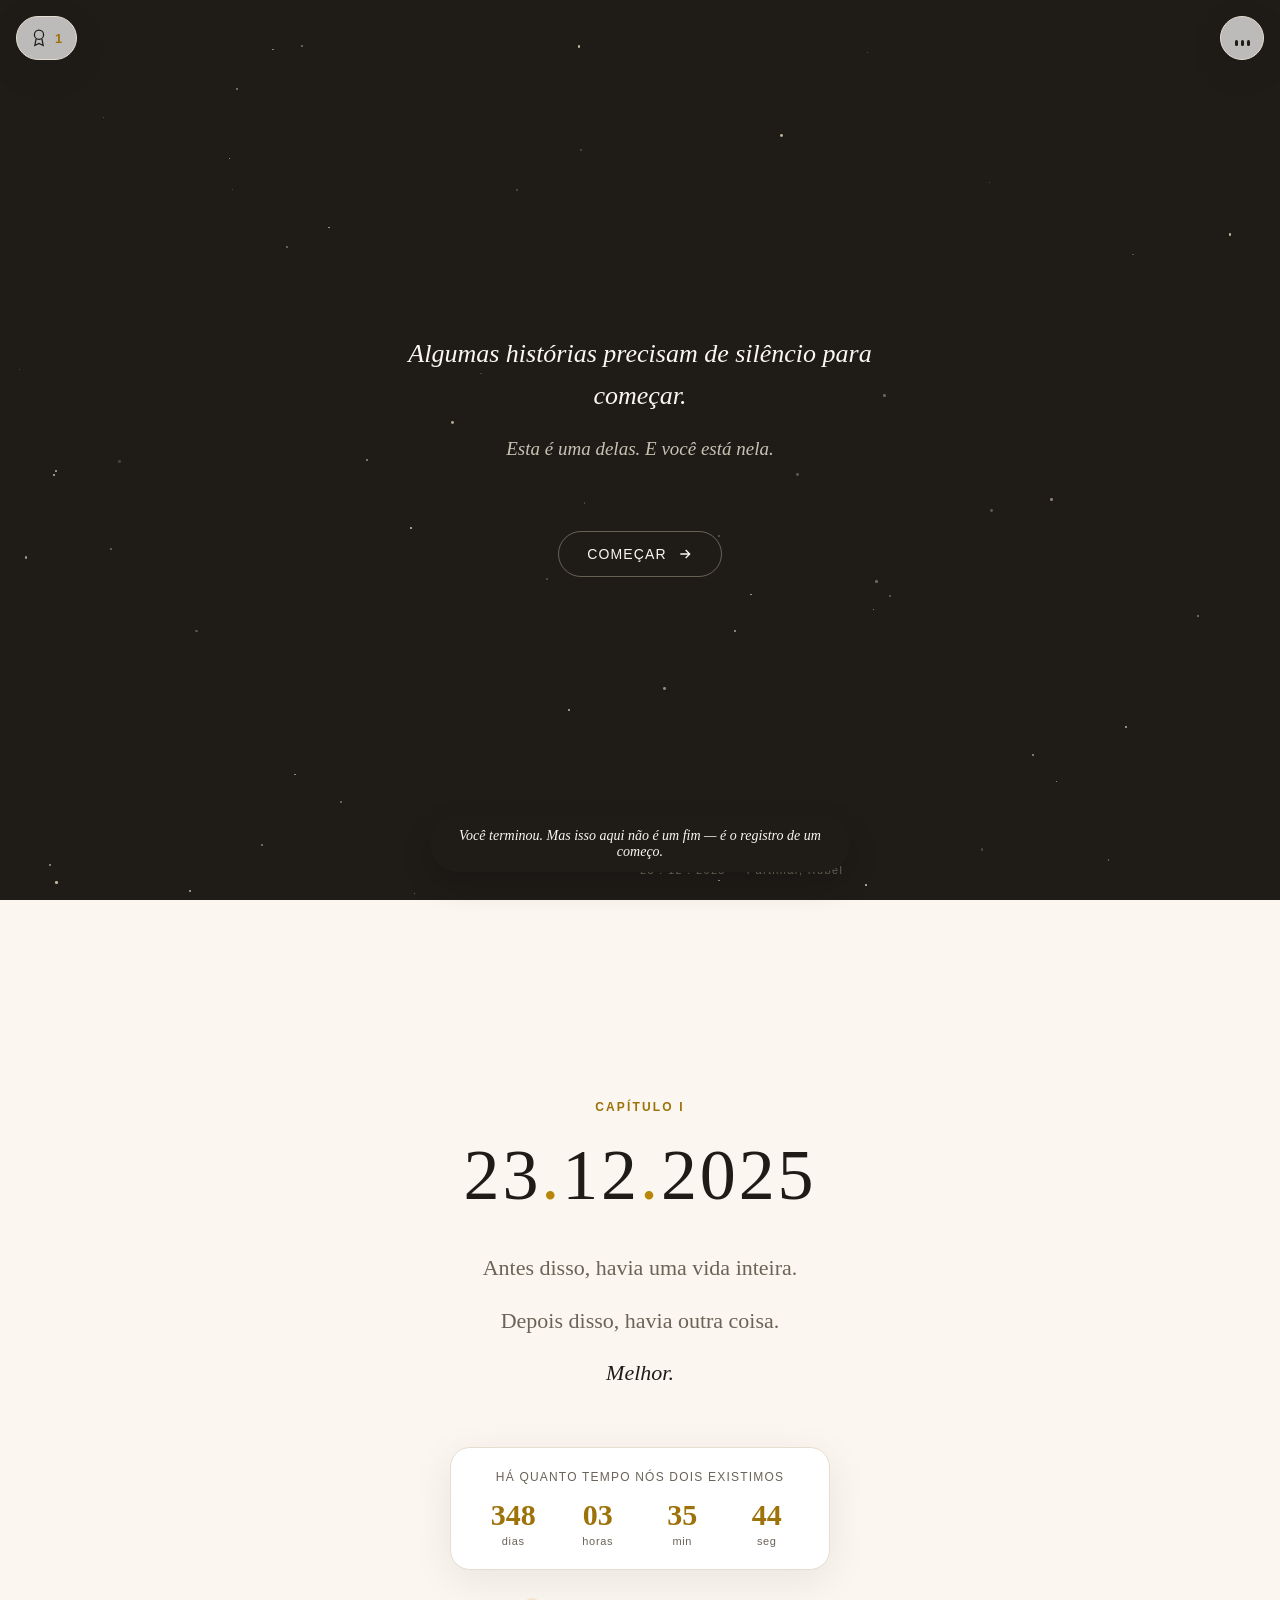
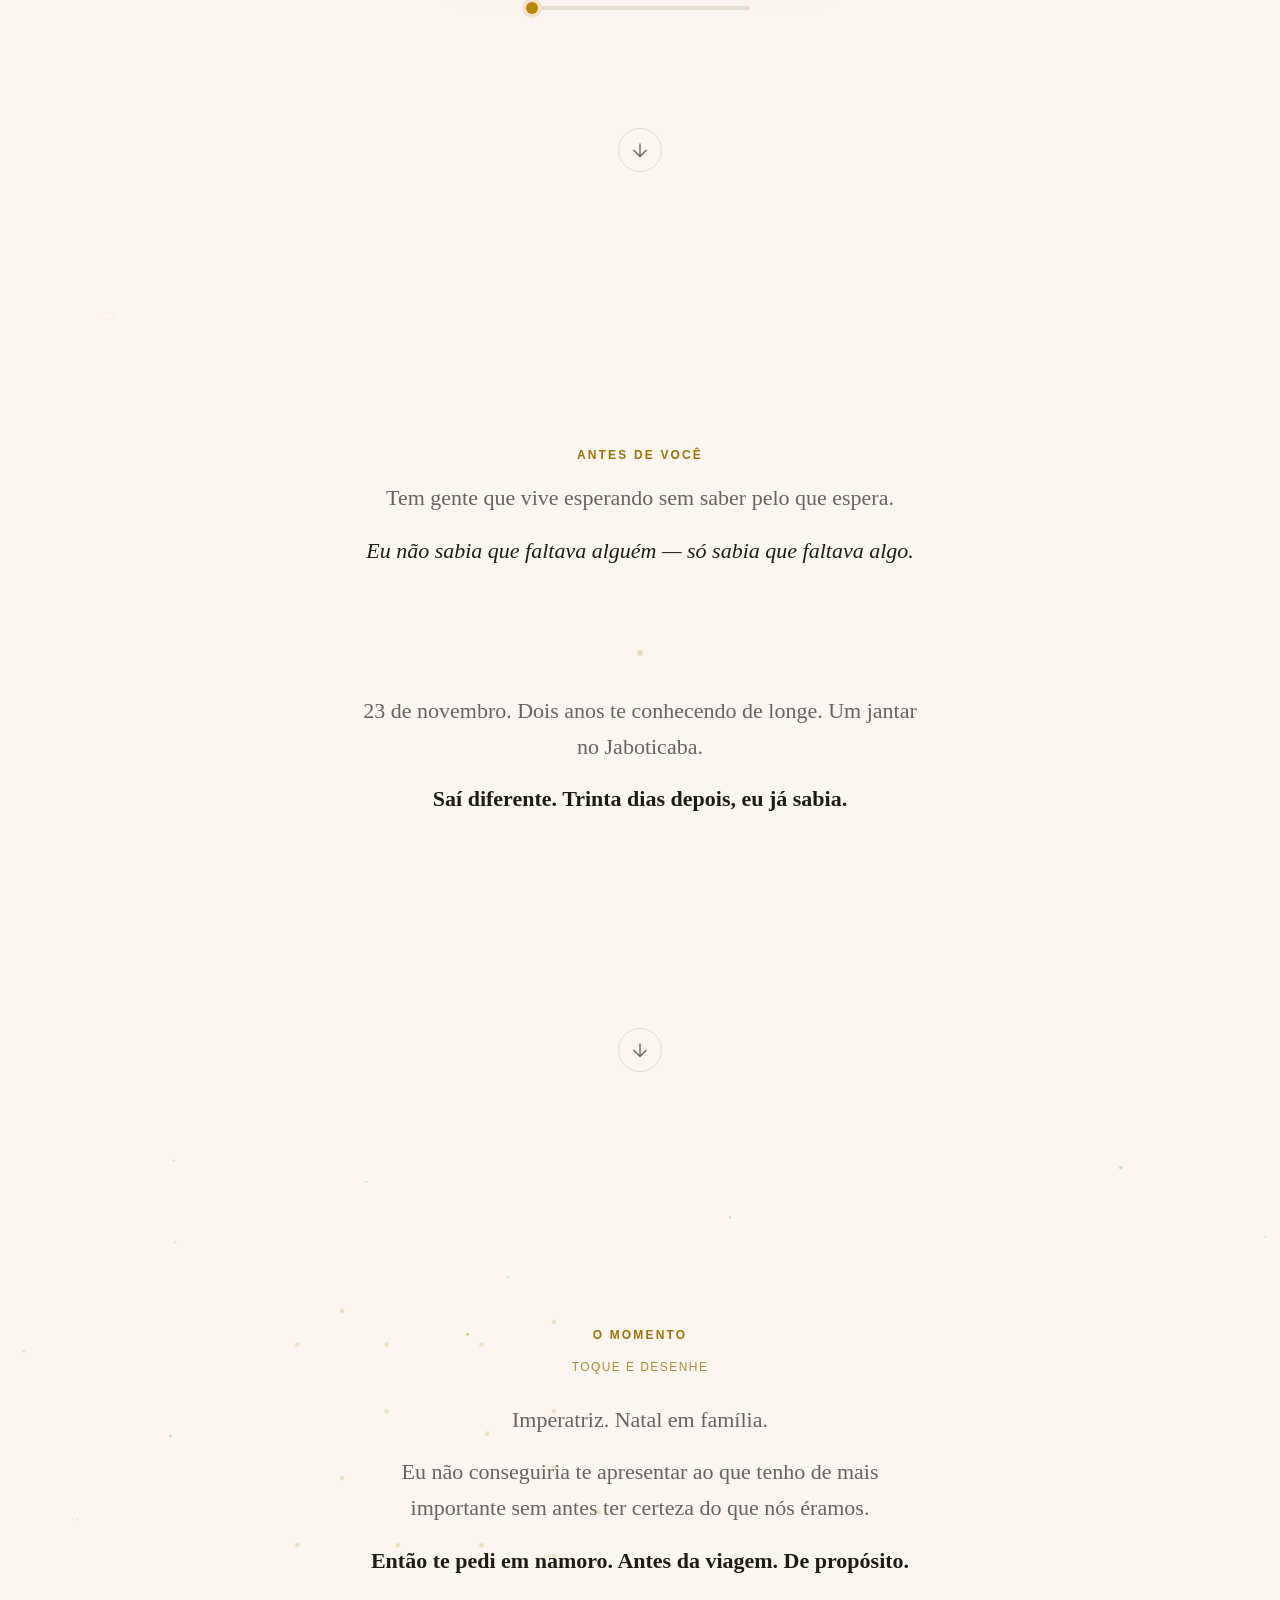
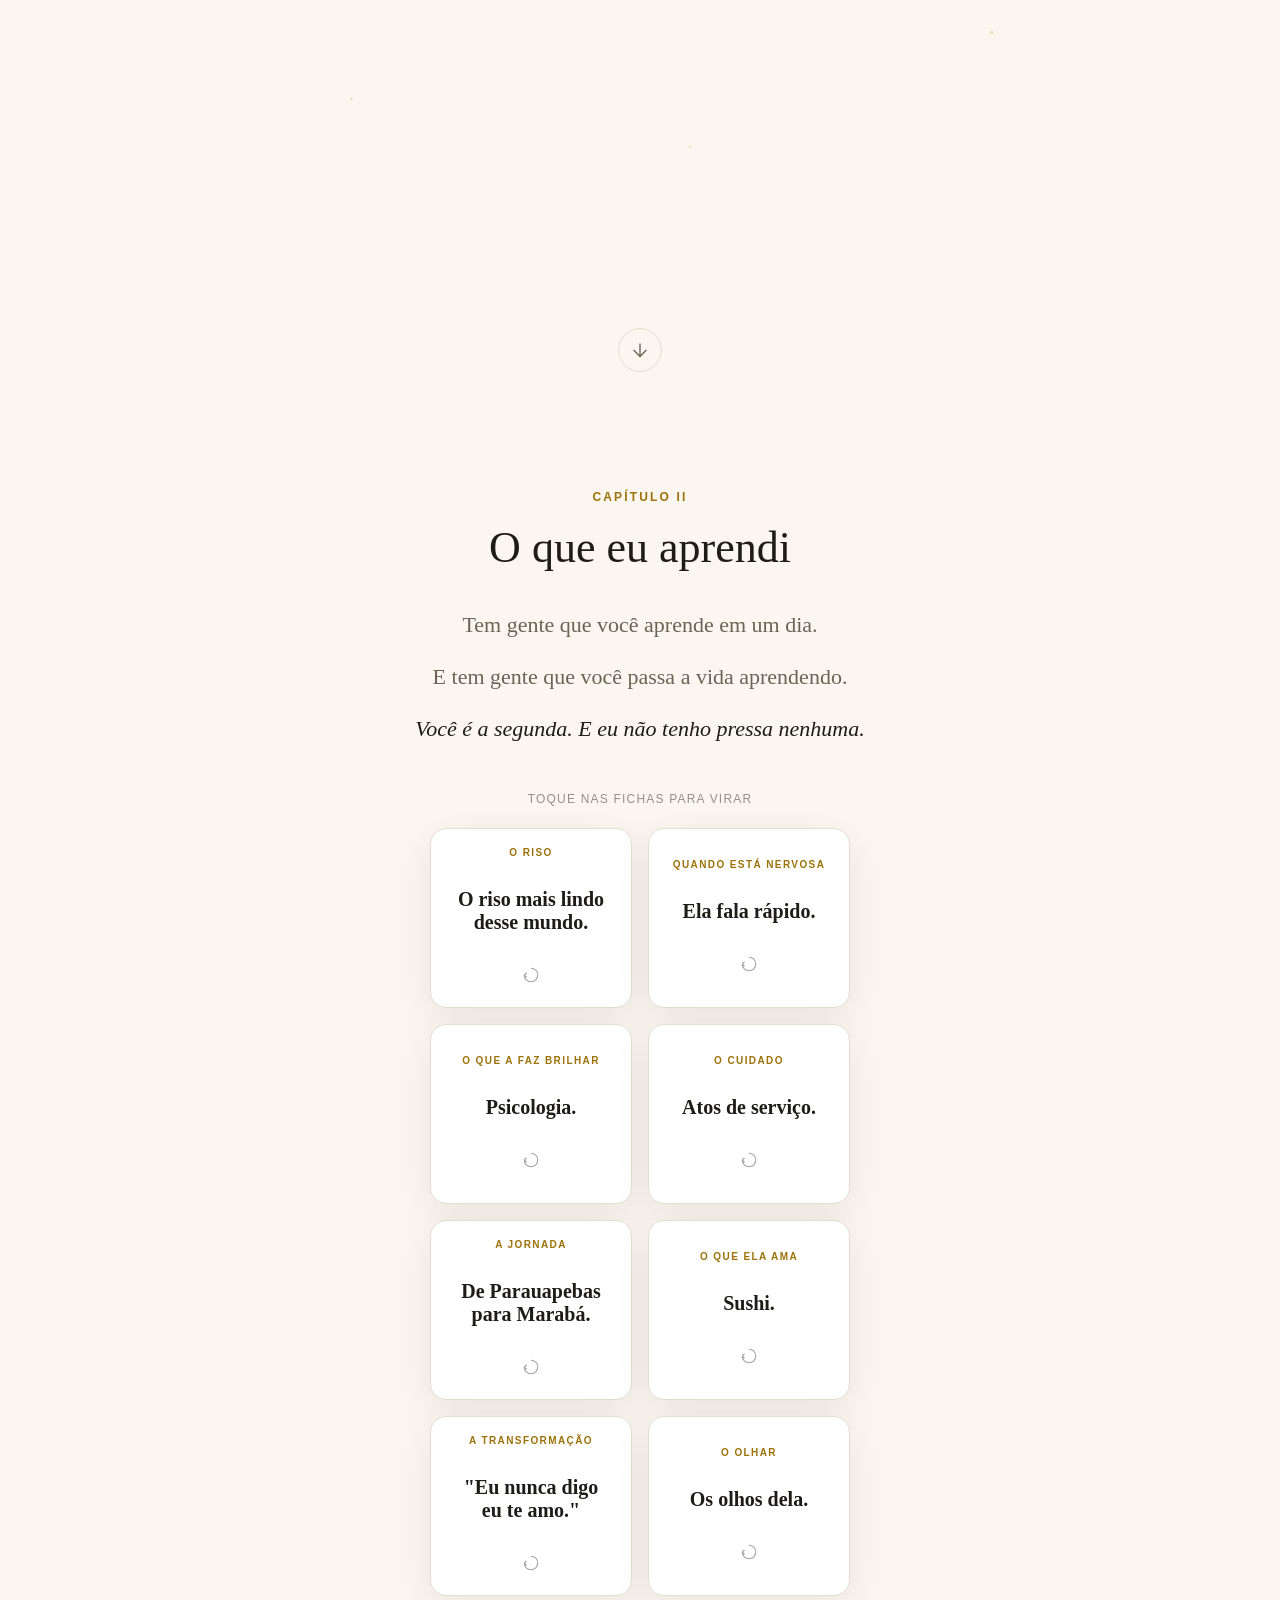
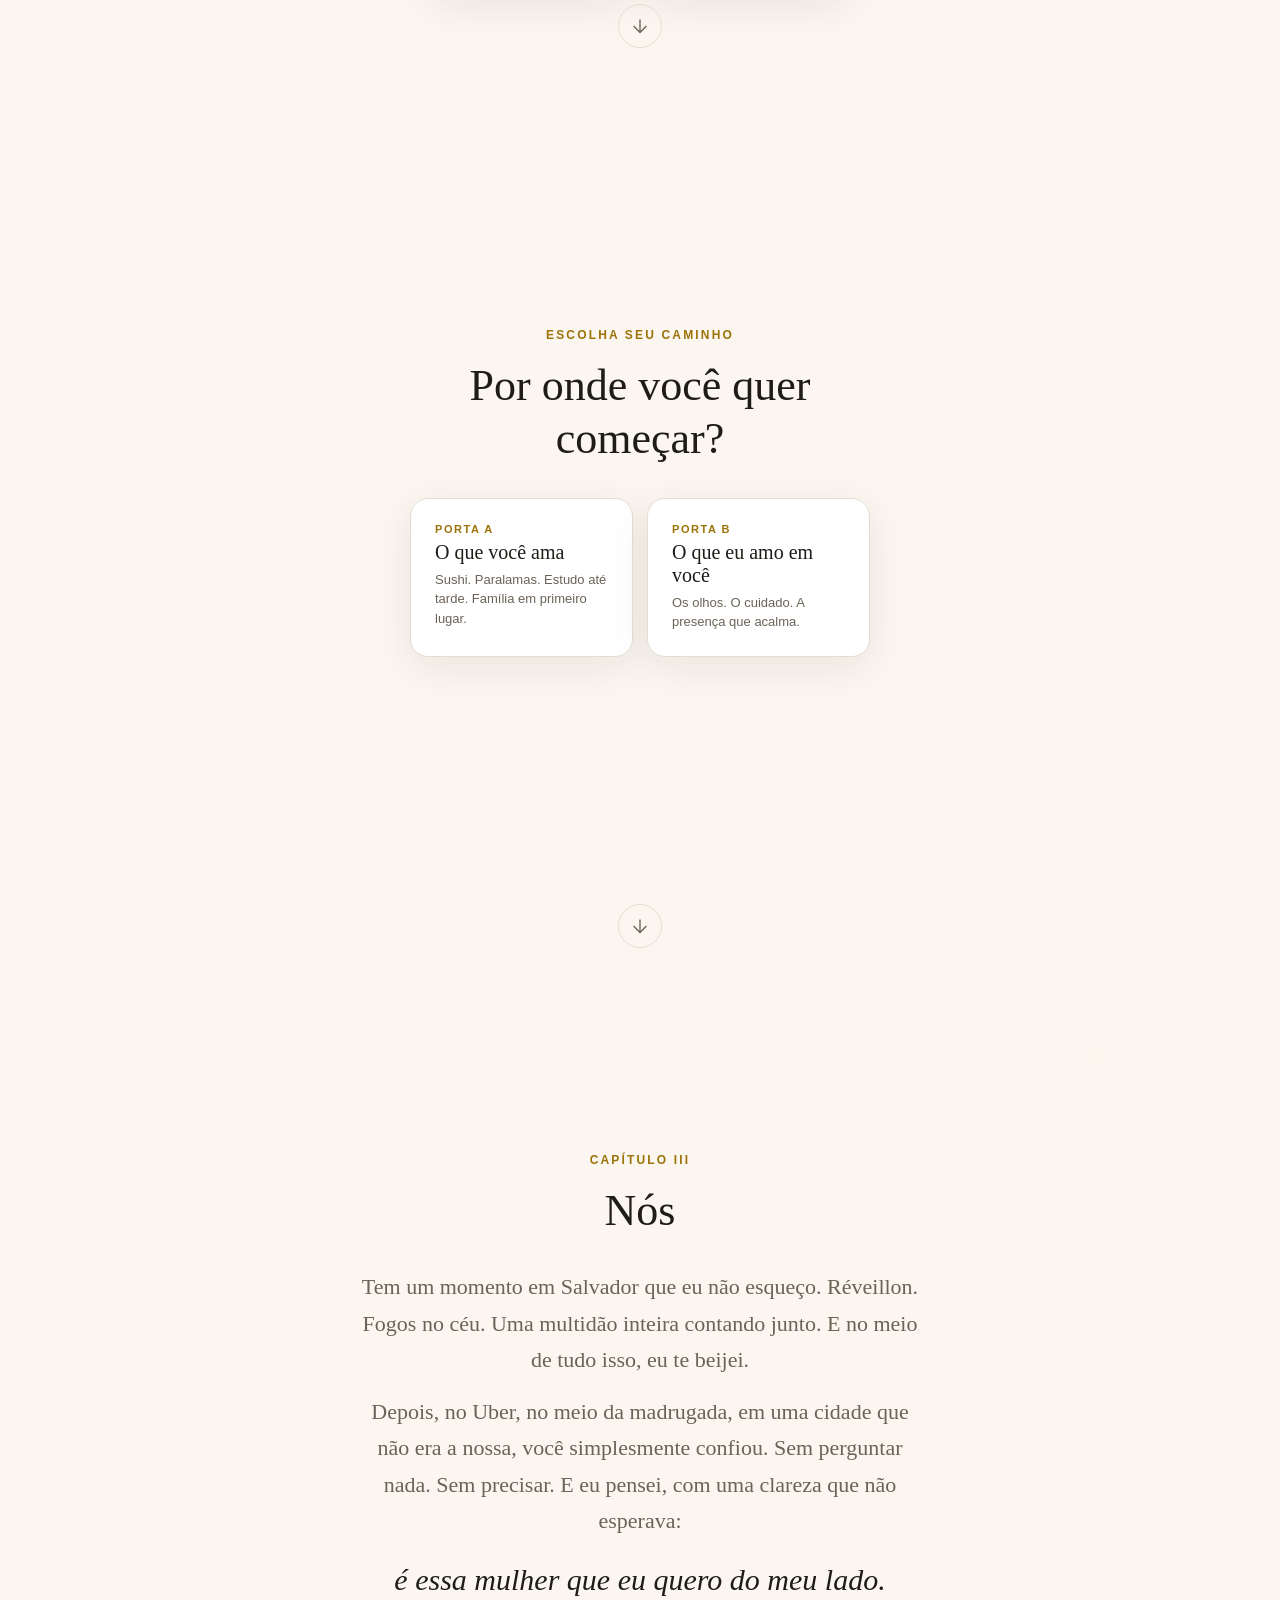
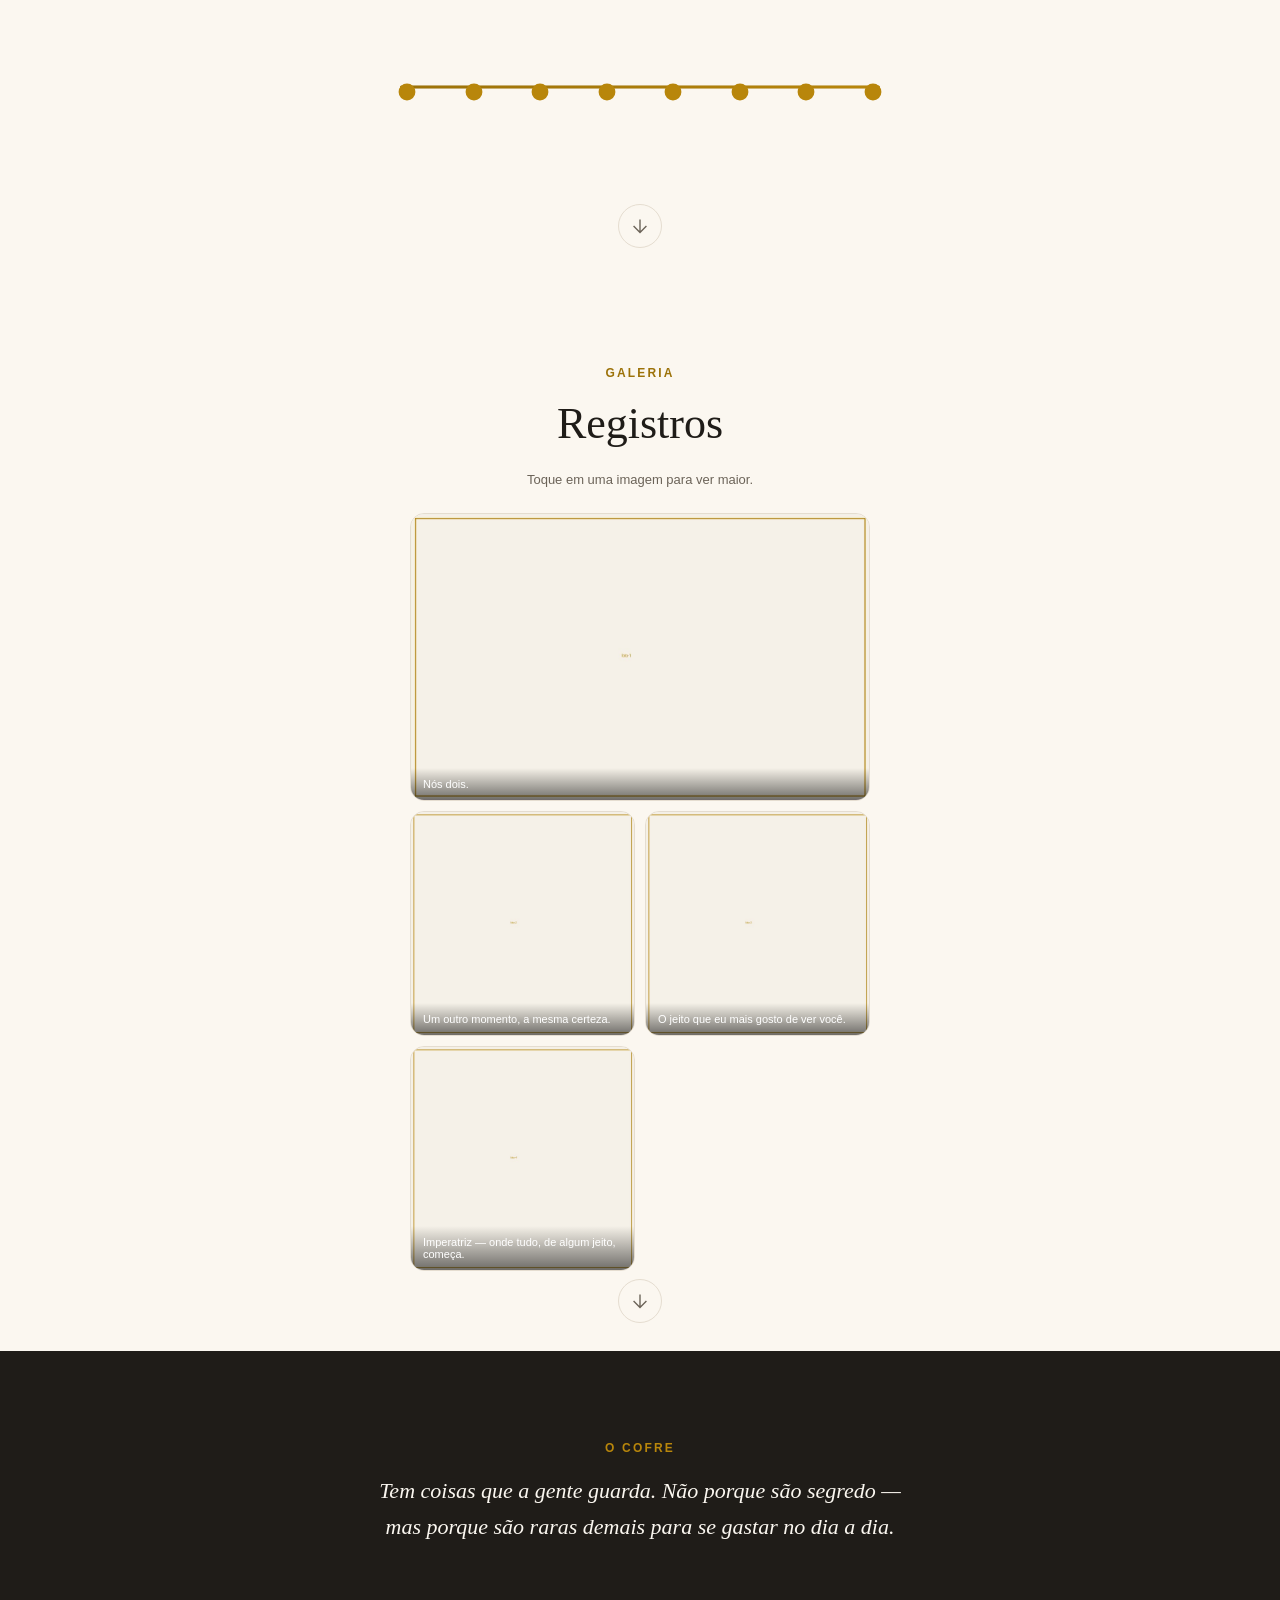
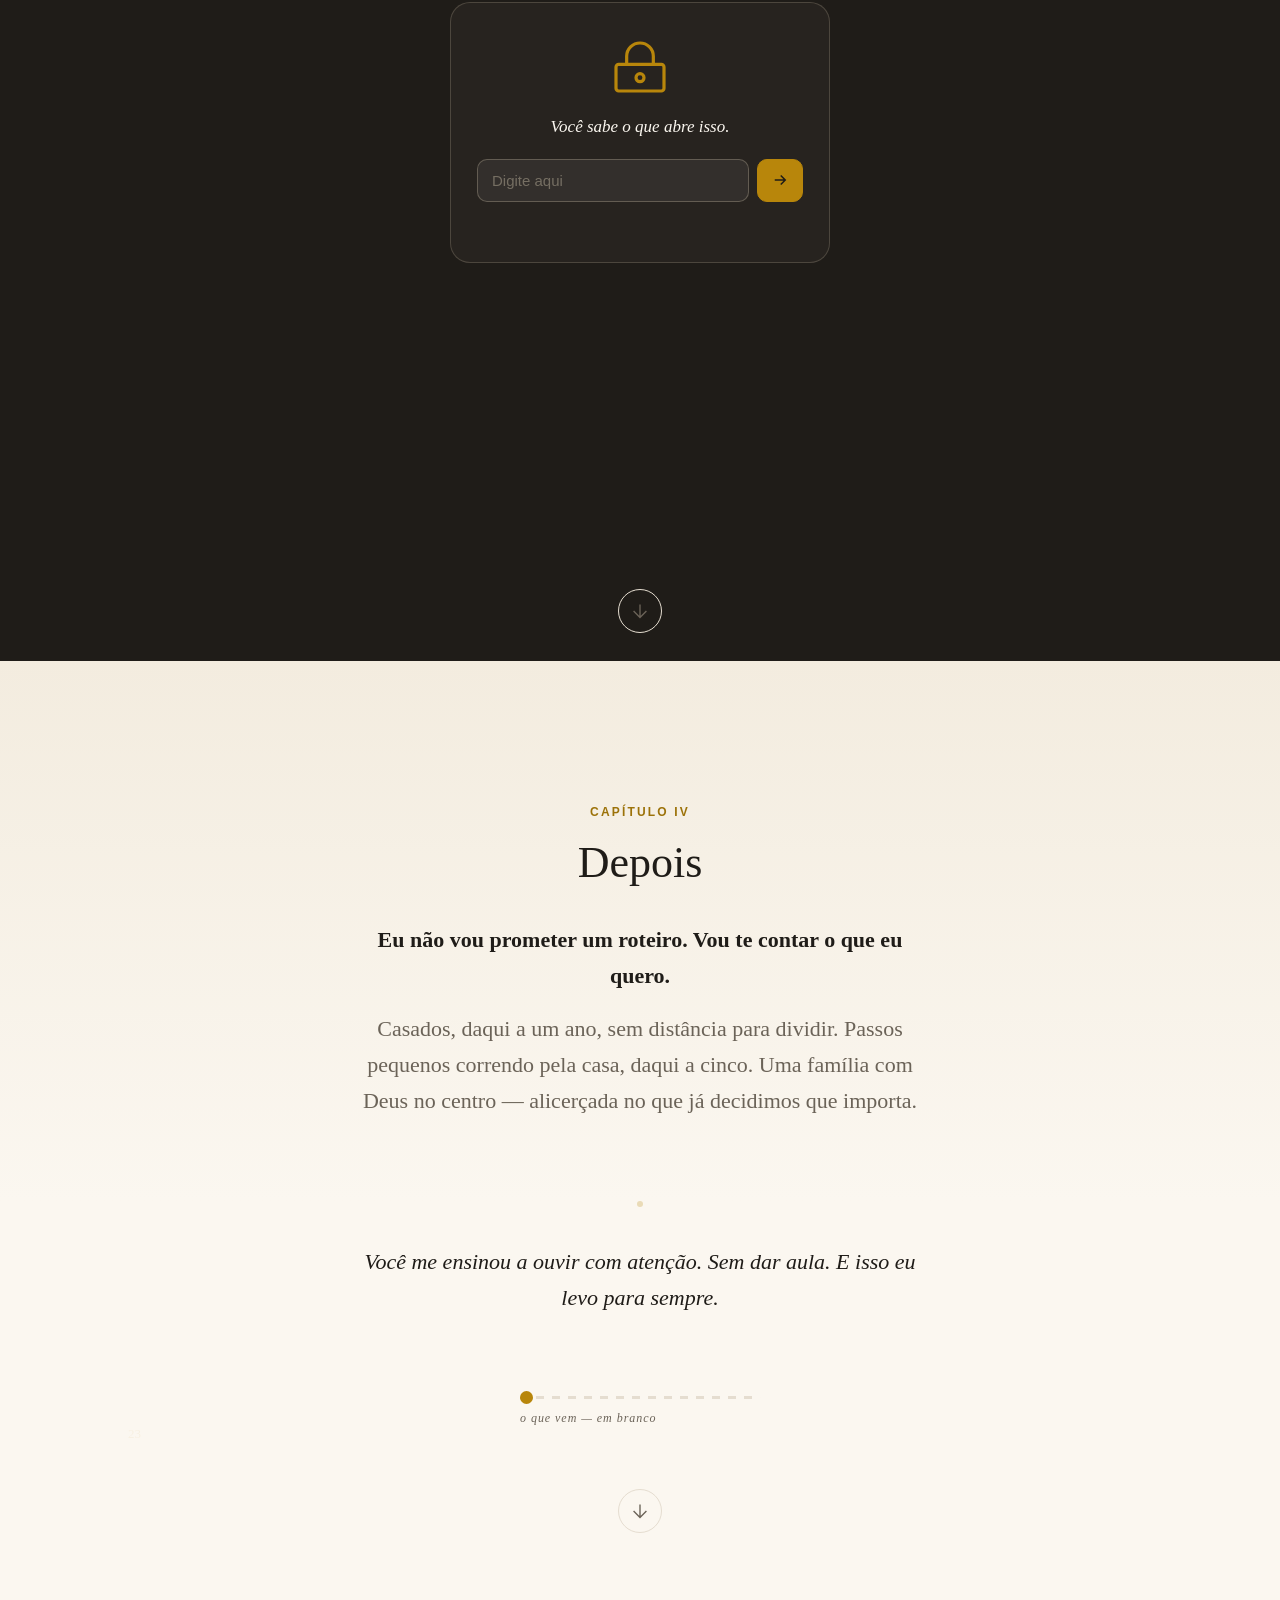
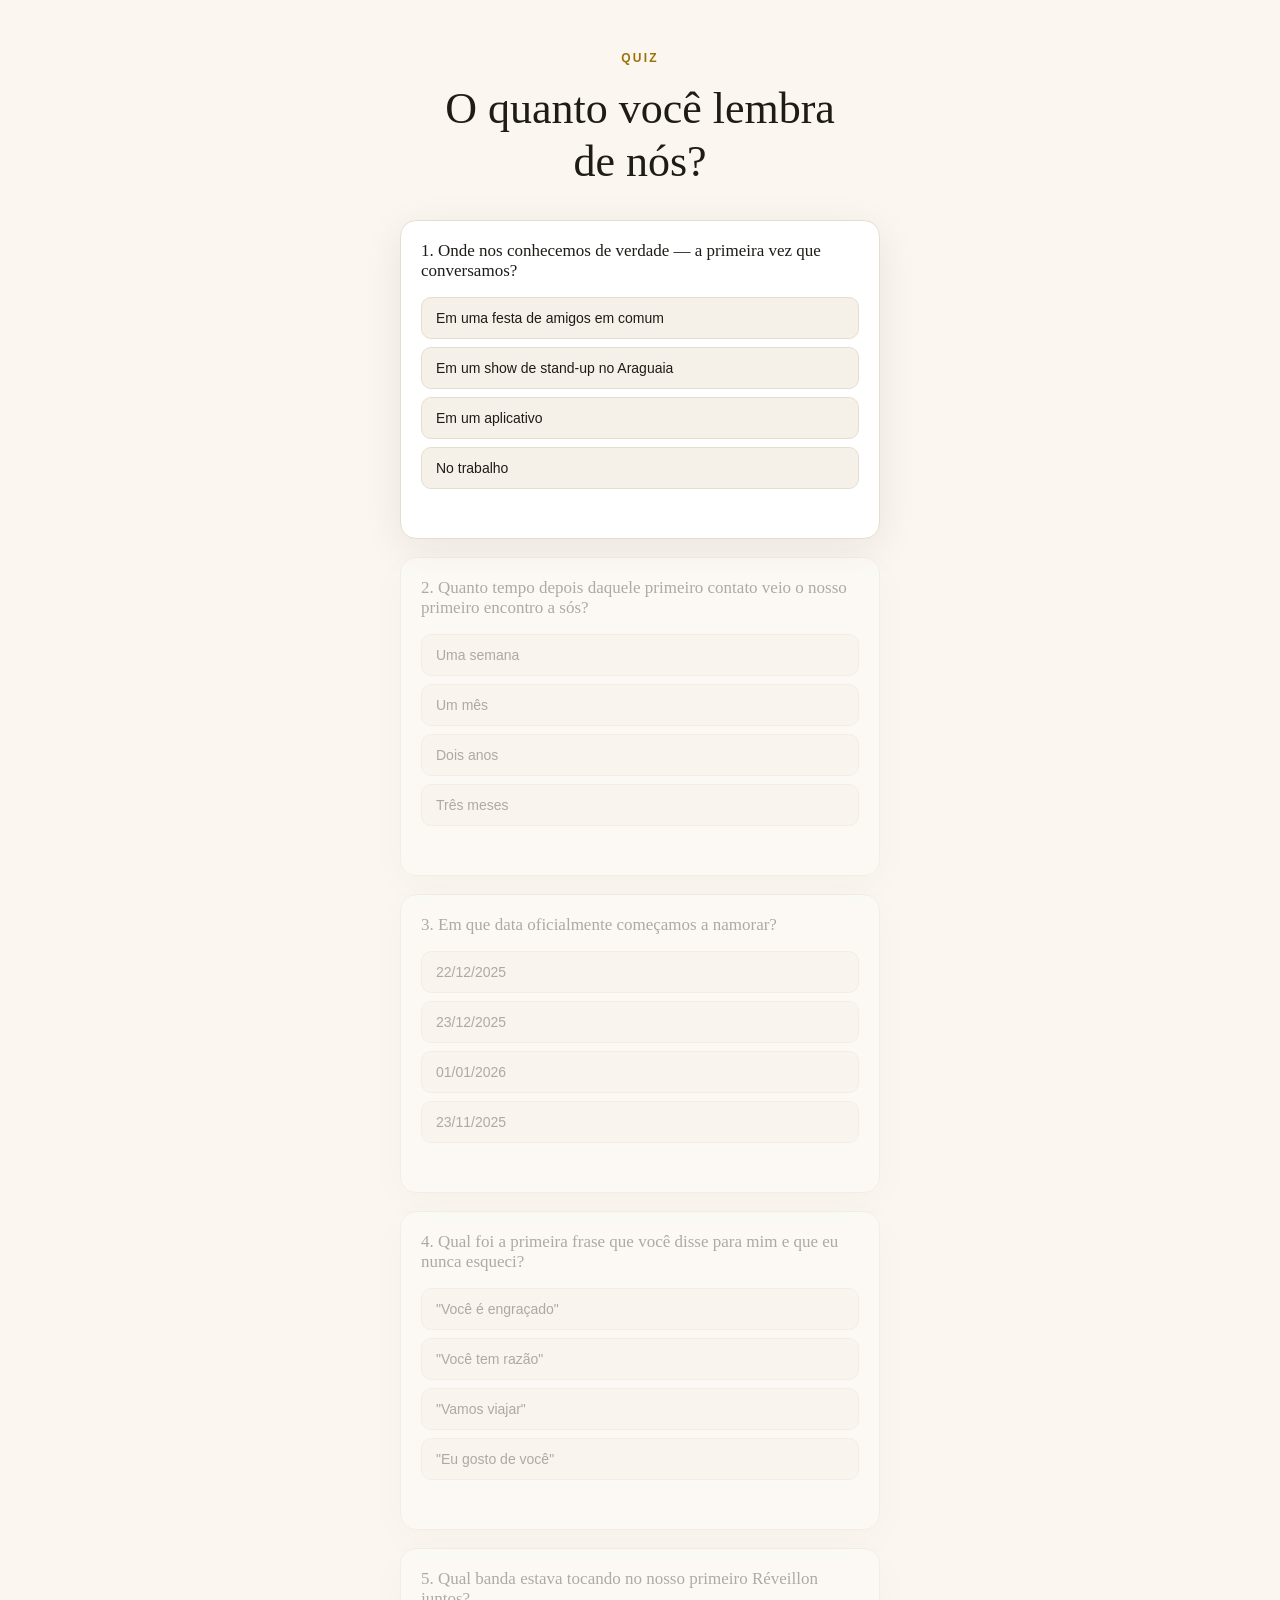
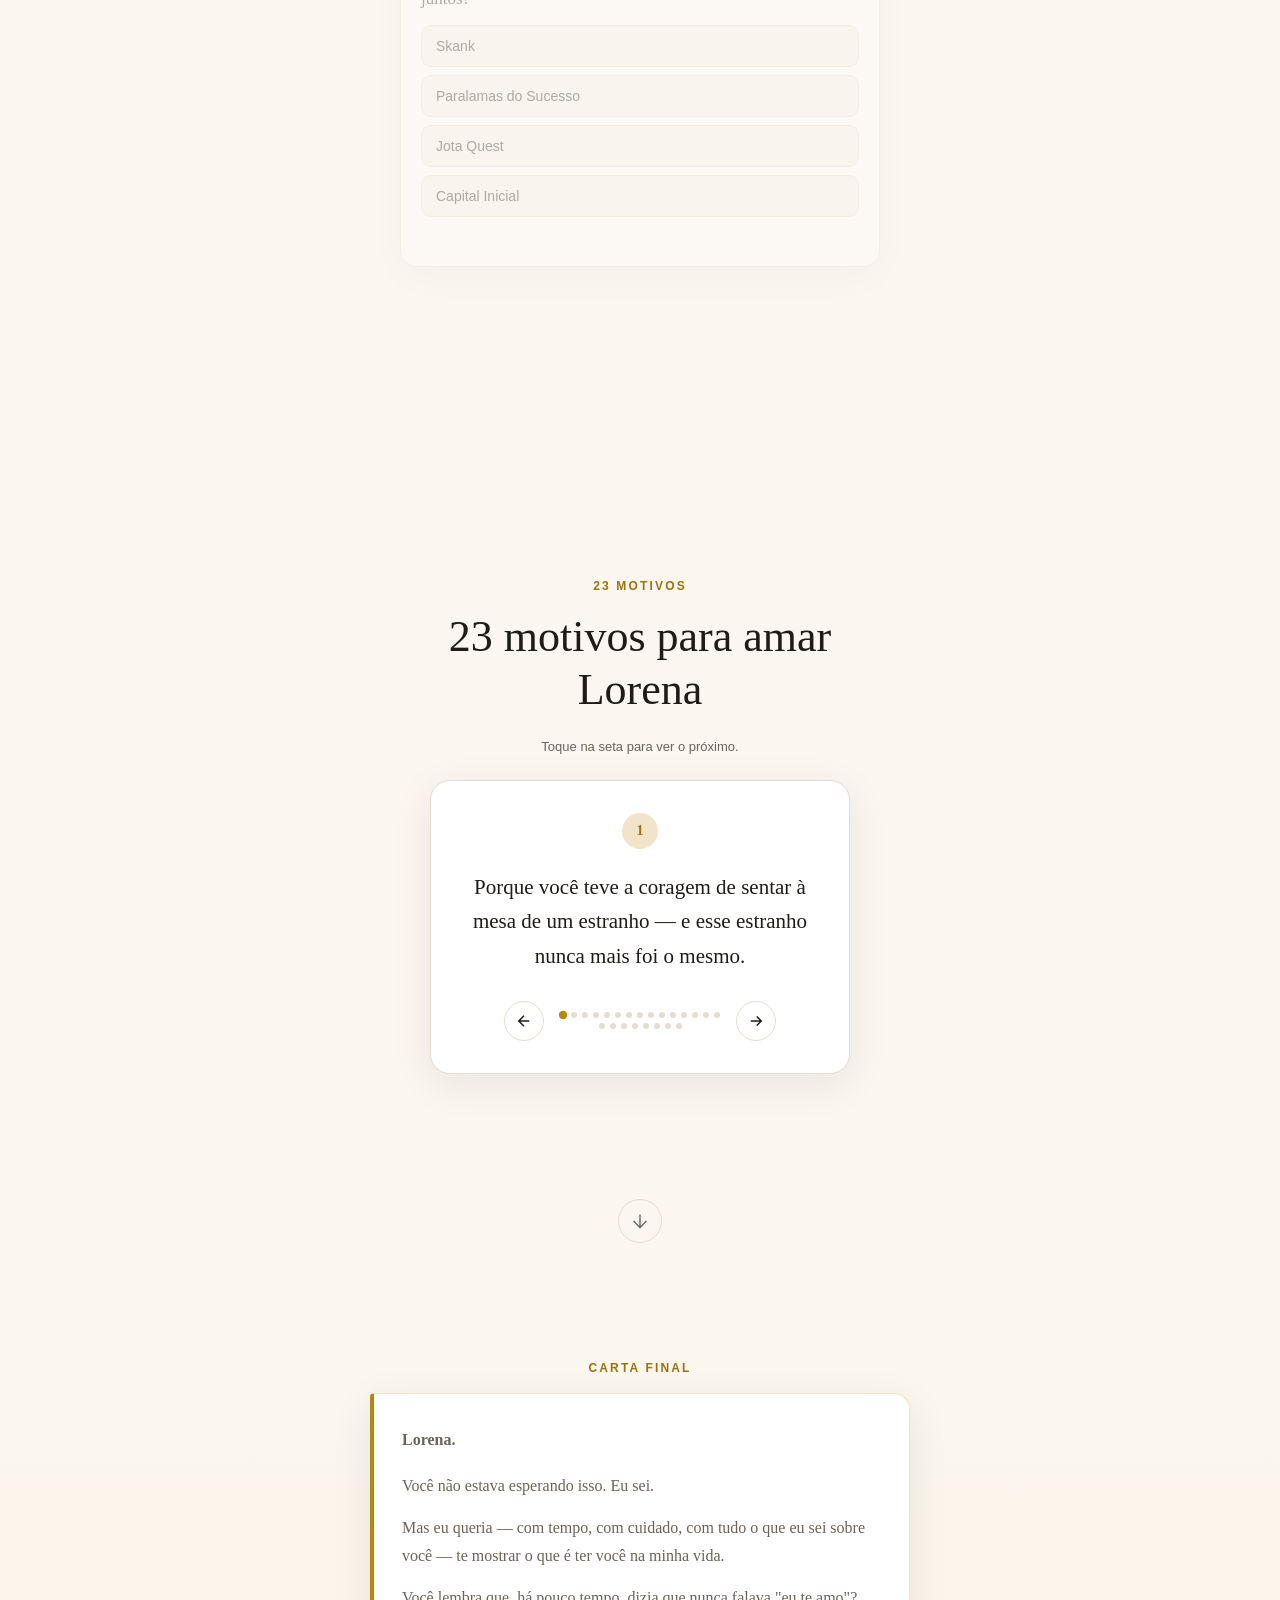
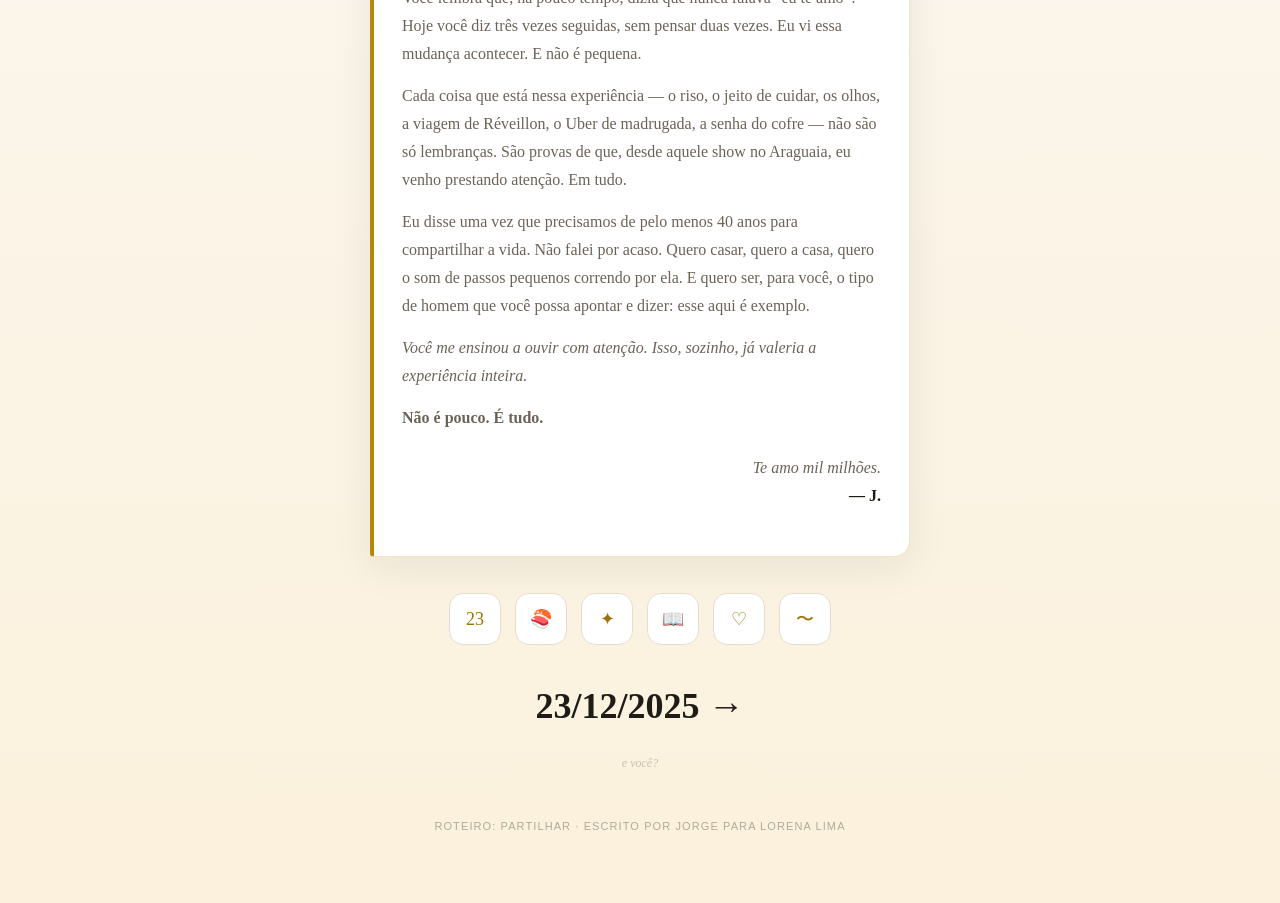
==== index.html @ 22f2a540 "Add files via upload" ====
<!DOCTYPE html>
<html lang="pt-BR">
<head>
<meta charset="UTF-8" />
<meta name="viewport" content="width=device-width, initial-scale=1, viewport-fit=cover" />
<title>Partilhar — Para Lorena</title>
<link rel="stylesheet" href="style.css" />
</head>
<body>

<!-- ===================== AMBIENT AUDIO ===================== -->
<audio id="bgm" loop preload="auto">
  <source src="assets/partilhar-rubel.mp3" type="audio/mpeg" />
</audio>

<audio id="sfx-flip" preload="auto"><source src="assets/sfx-flip.mp3" type="audio/mpeg" /></audio>
<audio id="sfx-chime" preload="auto"><source src="assets/sfx-chime.mp3" type="audio/mpeg" /></audio>
<audio id="sfx-unlock" preload="auto"><source src="assets/sfx-unlock.mp3" type="audio/mpeg" /></audio>
<audio id="voice-secret" preload="none"><source src="assets/voice-secret.mp3" type="audio/mpeg" /></audio>
<audio id="vault-media" preload="none"><source src="assets/vault-video.mp4" type="video/mp4" /></audio>

<!-- ===================== PROGRESS BAR ===================== -->
<div class="progress-rail" aria-hidden="true">
  <div class="progress-fill" id="progressFill"></div>
</div>

<!-- ===================== MUSIC TOGGLE ===================== -->
<button class="music-toggle" id="musicToggle" aria-label="Reproduzir música">
  <span class="music-icon">
    <span class="bar"></span><span class="bar"></span><span class="bar"></span>
  </span>
</button>

<!-- ===================== MEDALS TRAY ===================== -->
<button class="medals-toggle" id="medalsToggle" aria-label="Ver medalhas">
  <svg width="20" height="20" viewBox="0 0 24 24" fill="none" stroke="currentColor" stroke-width="1.5">
    <circle cx="12" cy="8" r="5.5"/>
    <path d="M8.5 13 7 21l5-2.5L17 21l-1.5-8"/>
  </svg>
  <span class="medals-count" id="medalsCount">0</span>
</button>

<div class="medals-panel" id="medalsPanel">
  <div class="medals-panel-header">
    <span>Suas conquistas</span>
    <button class="medals-close" id="medalsClose" aria-label="Fechar">×</button>
  </div>
  <div class="medals-grid" id="medalsGrid"></div>
</div>

<!-- ===================== TOAST (reward messages) ===================== -->
<div class="toast" id="toast" role="status" aria-live="polite"></div>

<!-- ===================== MAIN SCROLLER ===================== -->
<main id="main">

  <!-- ============ SCREEN 0 — SALA DE ESPERA ============ -->
  <section class="screen screen--intro" id="screen-intro" data-screen="0">
    <div class="stars" id="stars"></div>
    <div class="intro-content">
      <p class="intro-line intro-line--1">Algumas histórias precisam de silêncio para começar.</p>
      <p class="intro-line intro-line--2">Esta é uma delas. E você está nela.</p>
      <button class="btn-enter" id="btnEnter">
        <span>Começar</span>
        <svg width="16" height="16" viewBox="0 0 24 24" fill="none" stroke="currentColor" stroke-width="2">
          <path d="M5 12h14M13 6l6 6-6 6"/>
        </svg>
      </button>
    </div>
    <div class="intro-credit">23 . 12 . 2025 — Partilhar, Rubel</div>
  </section>

  <!-- ============ SCREEN 1 — O PONTO ZERO ============ -->
  <section class="screen screen--chapter" id="screen-1" data-screen="1">
    <div class="chapter-eyebrow">Capítulo I</div>
    <h1 class="chapter-title chapter-title--date">23<span class="dot">.</span>12<span class="dot">.</span>2025</h1>
    <div class="reveal-block">
      <p class="display-text">Antes disso, havia uma vida inteira.</p>
      <p class="display-text">Depois disso, havia outra coisa.</p>
      <p class="display-text display-text--em">Melhor.</p>
    </div>

    <!-- COUNTER -->
    <div class="counter-card" id="counterCard">
      <div class="counter-label">Há quanto tempo nós dois existimos</div>
      <div class="counter-grid">
        <div class="counter-unit"><span class="counter-num" id="cDays">0</span><span class="counter-tag">dias</span></div>
        <div class="counter-unit"><span class="counter-num" id="cHours">0</span><span class="counter-tag">horas</span></div>
        <div class="counter-unit"><span class="counter-num" id="cMin">0</span><span class="counter-tag">min</span></div>
        <div class="counter-unit"><span class="counter-num" id="cSec">0</span><span class="counter-tag">seg</span></div>
      </div>
    </div>

    <div class="timeline-mini" aria-hidden="true">
      <div class="timeline-mini-line"></div>
      <div class="timeline-mini-point timeline-mini-point--active"></div>
    </div>
    <button class="scroll-cue" data-next="screen-2" aria-label="Continuar">
      <svg width="22" height="22" viewBox="0 0 24 24" fill="none" stroke="currentColor" stroke-width="1.5"><path d="M12 5v14M5 12l7 7 7-7"/></svg>
    </button>
  </section>

  <!-- ============ SCREEN 2 — ANTES DE VOCÊ ============ -->
  <section class="screen screen--chapter" id="screen-2" data-screen="2">
    <div class="chapter-eyebrow">Antes de você</div>
    <div class="reveal-block">
      <p class="display-text">Tem gente que vive esperando sem saber pelo que espera.</p>
      <p class="display-text display-text--em">Eu não sabia que faltava alguém — só sabia que faltava algo.</p>
    </div>

    <!-- SILENCE BEAT — pure pause, no text -->
    <div class="silence-beat" aria-hidden="true">
      <span class="silence-dot"></span>
    </div>

    <div class="reveal-block reveal-block--delay">
      <p class="display-text">23 de novembro. Dois anos te conhecendo de longe. Um jantar no Jaboticaba.</p>
      <p class="display-text display-text--bold">Saí diferente. Trinta dias depois, eu já sabia.</p>
    </div>
    <button class="scroll-cue" data-next="screen-3" aria-label="Continuar">
      <svg width="22" height="22" viewBox="0 0 24 24" fill="none" stroke="currentColor" stroke-width="1.5"><path d="M12 5v14M5 12l7 7 7-7"/></svg>
    </button>
  </section>

  <!-- ============ SCREEN 3 — O MOMENTO (interativo) ============ -->
  <section class="screen screen--chapter screen--constellation" id="screen-3" data-screen="3">
    <div class="chapter-eyebrow">O momento</div>
    <canvas id="constellation"></canvas>
    <div class="constellation-hint" id="constellationHint">Toque e desenhe</div>
    <div class="reveal-block">
      <p class="display-text">Imperatriz. Natal em família.</p>
      <p class="display-text">Eu não conseguiria te apresentar ao que tenho de mais importante sem antes ter certeza do que nós éramos.</p>
      <p class="display-text display-text--bold">Então te pedi em namoro. Antes da viagem. De propósito.</p>
    </div>

    <!-- Hidden letter, revealed after dwell -->
    <div class="hidden-letter" id="hiddenLetter">
      <div class="hidden-letter-tag">✦ carta encontrada</div>
      <p>Enquanto planejava o pedido, eu já tinha começado a esboçar nossa primeira viagem juntos — sem te contar.</p>
      <p>Uma parte de mim já construía "nós" antes de saber se você toparia.</p>
    </div>

    <button class="scroll-cue" data-next="screen-4" aria-label="Continuar">
      <svg width="22" height="22" viewBox="0 0 24 24" fill="none" stroke="currentColor" stroke-width="1.5"><path d="M12 5v14M5 12l7 7 7-7"/></svg>
    </button>
  </section>

  <!-- ============ SCREEN 4 — O QUE EU APRENDI (flashcards) ============ -->
  <section class="screen screen--chapter" id="screen-4" data-screen="4">
    <div class="chapter-eyebrow">Capítulo II</div>
    <h2 class="chapter-title">O que eu aprendi</h2>
    <div class="reveal-block">
      <p class="display-text">Tem gente que você aprende em um dia.</p>
      <p class="display-text">E tem gente que você passa a vida aprendendo.</p>
      <p class="display-text display-text--em">Você é a segunda. E eu não tenho pressa nenhuma.</p>
    </div>

    <div class="flash-hint">Toque nas fichas para virar</div>
    <div class="flash-grid" id="flashGrid">
      <!-- cards injected by JS -->
    </div>

    <button class="scroll-cue" data-next="screen-5" aria-label="Continuar">
      <svg width="22" height="22" viewBox="0 0 24 24" fill="none" stroke="currentColor" stroke-width="1.5"><path d="M12 5v14M5 12l7 7 7-7"/></svg>
    </button>
  </section>

  <!-- ============ SCREEN 5 — PORTAL DE ESCOLHA ============ -->
  <section class="screen screen--portal" id="screen-5" data-screen="5">
    <div class="chapter-eyebrow">Escolha seu caminho</div>
    <h2 class="chapter-title">Por onde você quer começar?</h2>
    <div class="portal-grid">
      <button class="portal-card" data-portal="a">
        <span class="portal-tag">Porta A</span>
        <span class="portal-name">O que você ama</span>
        <span class="portal-desc">Sushi. Paralamas. Estudo até tarde. Família em primeiro lugar.</span>
      </button>
      <button class="portal-card" data-portal="b">
        <span class="portal-tag">Porta B</span>
        <span class="portal-name">O que eu amo em você</span>
        <span class="portal-desc">Os olhos. O cuidado. A presença que acalma.</span>
      </button>
    </div>

    <!-- Portal A content -->
    <div class="portal-content" id="portalA">
      <div class="reveal-block">
        <p class="display-text">Sushi. Paralamas tocando na praia, dez milhões de pessoas — e parecia que era só pra nós.</p>
        <p class="display-text display-text--bold">Você estuda até tarde porque ama o que faz. E no centro de tudo: família. Não obrigação. Pertencimento.</p>
      </div>
    </div>

    <!-- Portal B content -->
    <div class="portal-content" id="portalB">
      <div class="reveal-block">
        <p class="display-text">Seus olhos chegam antes de você. Dizem algo antes de qualquer palavra.</p>
        <p class="display-text display-text--bold">Sua presença acalma. Não é clima, não é sorte. É você.</p>
      </div>
    </div>

    <button class="scroll-cue" data-next="screen-7" aria-label="Continuar">
      <svg width="22" height="22" viewBox="0 0 24 24" fill="none" stroke="currentColor" stroke-width="1.5"><path d="M12 5v14M5 12l7 7 7-7"/></svg>
    </button>
  </section>

  <!-- ============ SCREEN 7 — NÓS (linha do tempo) ============ -->
  <section class="screen screen--chapter" id="screen-7" data-screen="7">
    <div class="chapter-eyebrow">Capítulo III</div>
    <h2 class="chapter-title">Nós</h2>
    <div class="reveal-block">
      <p class="display-text">Tem um momento em Salvador que eu não esqueço. Réveillon. Fogos no céu. Uma multidão inteira contando junto. E no meio de tudo isso, eu te beijei.</p>
      <p class="display-text">Depois, no Uber, no meio da madrugada, em uma cidade que não era a nossa, você simplesmente confiou. Sem perguntar nada. Sem precisar. E eu pensei, com uma clareza que não esperava:</p>
      <p class="display-text display-text--em display-text--big">é essa mulher que eu quero do meu lado.</p>
    </div>

    <!-- Animated timeline -->
    <div class="timeline" id="timeline">
      <div class="timeline-track"></div>
      <div class="timeline-progress" id="timelineProgress"></div>
      <!-- nodes injected by JS -->
    </div>

    <button class="scroll-cue" data-next="screen-gallery" aria-label="Continuar">
      <svg width="22" height="22" viewBox="0 0 24 24" fill="none" stroke="currentColor" stroke-width="1.5"><path d="M12 5v14M5 12l7 7 7-7"/></svg>
    </button>
  </section>

  <!-- ============ GALLERY ============ -->
  <section class="screen screen--gallery" id="screen-gallery" data-screen="gallery">
    <div class="chapter-eyebrow">Galeria</div>
    <h2 class="chapter-title">Registros</h2>
    <p class="gallery-sub">Toque em uma imagem para ver maior.</p>
    <div class="gallery-grid" id="galleryGrid"></div>

    <button class="scroll-cue" data-next="screen-8" aria-label="Continuar">
      <svg width="22" height="22" viewBox="0 0 24 24" fill="none" stroke="currentColor" stroke-width="1.5"><path d="M12 5v14M5 12l7 7 7-7"/></svg>
    </button>
  </section>

  <!-- Lightbox -->
  <div class="lightbox" id="lightbox">
    <button class="lightbox-close" id="lightboxClose" aria-label="Fechar">×</button>
    <img id="lightboxImg" src="" alt="" />
    <p class="lightbox-caption" id="lightboxCaption"></p>
  </div>

  <!-- ============ SCREEN 8 — O COFRE ============ -->
  <section class="screen screen--vault" id="screen-8" data-screen="8">
    <div class="chapter-eyebrow">O cofre</div>
    <div class="reveal-block">
      <p class="display-text display-text--em">Tem coisas que a gente guarda. Não porque são segredo — mas porque são raras demais para se gastar no dia a dia.</p>
    </div>

    <div class="vault" id="vault">
      <div class="vault-door" id="vaultDoor">
        <svg class="vault-icon" width="64" height="64" viewBox="0 0 24 24" fill="none" stroke="currentColor" stroke-width="1.2">
          <rect x="3" y="11" width="18" height="10" rx="1"/>
          <path d="M7 11V8a5 5 0 0 1 10 0v3"/>
          <circle cx="12" cy="16" r="1.5"/>
        </svg>
        <p class="vault-prompt">Você sabe o que abre isso.</p>
        <div class="vault-input-row">
          <input type="text" id="vaultInput" class="vault-input" placeholder="Digite aqui" autocomplete="off" />
          <button class="vault-submit" id="vaultSubmit" aria-label="Abrir">
            <svg width="18" height="18" viewBox="0 0 24 24" fill="none" stroke="currentColor" stroke-width="2"><path d="M5 12h14M13 6l6 6-6 6"/></svg>
          </button>
        </div>
        <p class="vault-error" id="vaultError"></p>
      </div>

      <div class="vault-content" id="vaultContent">
        <p class="vault-pre">Eu disse que precisamos de pelo menos 40 anos para compartilhar a vida.<br>Isso aqui é o começo da conta.</p>
        <div class="vault-media-frame">
          <video id="vaultVideo" controls playsinline poster="assets/vault-poster.jpg">
            <source src="assets/vault-video.mp4" type="video/mp4" />
          </video>
        </div>
      </div>
    </div>

    <button class="scroll-cue" data-next="screen-9" aria-label="Continuar">
      <svg width="22" height="22" viewBox="0 0 24 24" fill="none" stroke="currentColor" stroke-width="1.5"><path d="M12 5v14M5 12l7 7 7-7"/></svg>
    </button>
  </section>

  <!-- ============ SCREEN 9 — DEPOIS ============ -->
  <section class="screen screen--chapter screen--dawn" id="screen-9" data-screen="9">
    <div class="chapter-eyebrow">Capítulo IV</div>
    <h2 class="chapter-title">Depois</h2>
    <div class="reveal-block">
      <p class="display-text display-text--bold">Eu não vou prometer um roteiro. Vou te contar o que eu quero.</p>
      <p class="display-text">Casados, daqui a um ano, sem distância para dividir. Passos pequenos correndo pela casa, daqui a cinco. Uma família com Deus no centro — alicerçada no que já decidimos que importa.</p>
    </div>

    <!-- SILENCE BEAT -->
    <div class="silence-beat" aria-hidden="true">
      <span class="silence-dot"></span>
    </div>

    <div class="reveal-block reveal-block--delay">
      <p class="display-text display-text--em">Você me ensinou a ouvir com atenção. Sem dar aula. E isso eu levo para sempre.</p>
    </div>

    <!-- Future timeline -->
    <div class="future-line" aria-hidden="true">
      <div class="future-line-track"></div>
      <div class="future-line-point future-line-point--pulse"></div>
      <span class="future-line-label">o que vem — em branco</span>
    </div>

    <button class="scroll-cue" data-next="screen-quiz" aria-label="Continuar">
      <svg width="22" height="22" viewBox="0 0 24 24" fill="none" stroke="currentColor" stroke-width="1.5"><path d="M12 5v14M5 12l7 7 7-7"/></svg>
    </button>
  </section>

  <!-- ============ QUIZ ============ -->
  <section class="screen screen--quiz" id="screen-quiz" data-screen="quiz">
    <div class="chapter-eyebrow">Quiz</div>
    <h2 class="chapter-title">O quanto você lembra de nós?</h2>
    <div class="quiz-wrap" id="quizWrap"></div>
    <button class="scroll-cue" id="quizContinue" data-next="screen-reasons" aria-label="Continuar" style="display:none;">
      <svg width="22" height="22" viewBox="0 0 24 24" fill="none" stroke="currentColor" stroke-width="1.5"><path d="M12 5v14M5 12l7 7 7-7"/></svg>
    </button>
  </section>

  <!-- ============ 23 MOTIVOS ============ -->
  <section class="screen screen--reasons" id="screen-reasons" data-screen="reasons">
    <div class="chapter-eyebrow">23 motivos</div>
    <h2 class="chapter-title">23 motivos para amar Lorena</h2>
    <p class="reasons-sub">Toque na seta para ver o próximo.</p>
    <div class="reasons-card" id="reasonsCard">
      <div class="reasons-number" id="reasonsNumber">1</div>
      <p class="reasons-text" id="reasonsText"></p>
      <div class="reasons-nav">
        <button class="reasons-btn" id="reasonsPrev" aria-label="Anterior">
          <svg width="18" height="18" viewBox="0 0 24 24" fill="none" stroke="currentColor" stroke-width="2"><path d="M19 12H5M12 19l-7-7 7-7"/></svg>
        </button>
        <div class="reasons-dots" id="reasonsDots"></div>
        <button class="reasons-btn" id="reasonsNext" aria-label="Próximo">
          <svg width="18" height="18" viewBox="0 0 24 24" fill="none" stroke="currentColor" stroke-width="2"><path d="M5 12h14M13 6l6 6-6 6"/></svg>
        </button>
      </div>
    </div>
    <button class="scroll-cue" data-next="screen-final" aria-label="Continuar">
      <svg width="22" height="22" viewBox="0 0 24 24" fill="none" stroke="currentColor" stroke-width="1.5"><path d="M12 5v14M5 12l7 7 7-7"/></svg>
    </button>
  </section>

  <!-- ============ FINAL — CARTA E ENCERRAMENTO ============ -->
  <section class="screen screen--final" id="screen-final" data-screen="final">
    <div class="chapter-eyebrow">Carta final</div>

    <div class="letter" id="letter">
      <p class="letter-greeting">Lorena.</p>
      <p>Você não estava esperando isso. Eu sei.</p>
      <p>Mas eu queria — com tempo, com cuidado, com tudo o que eu sei sobre você — te mostrar o que é ter você na minha vida.</p>
      <p>Você lembra que, há pouco tempo, dizia que nunca falava "eu te amo"? Hoje você diz três vezes seguidas, sem pensar duas vezes. Eu vi essa mudança acontecer. E não é pequena.</p>
      <p>Cada coisa que está nessa experiência — o riso, o jeito de cuidar, os olhos, a viagem de Réveillon, o Uber de madrugada, a senha do cofre — não são só lembranças. São provas de que, desde aquele show no Araguaia, eu venho prestando atenção. Em tudo.</p>
      <p>Eu disse uma vez que precisamos de pelo menos 40 anos para compartilhar a vida. Não falei por acaso. Quero casar, quero a casa, quero o som de passos pequenos correndo por ela. E quero ser, para você, o tipo de homem que você possa apontar e dizer: esse aqui é exemplo.</p>
      <p class="letter-em">Você me ensinou a ouvir com atenção. Isso, sozinho, já valeria a experiência inteira.</p>
      <p class="letter-bold">Não é pouco. É tudo.</p>
      <p class="letter-sign">Te amo mil milhões.<br><strong>— J.</strong></p>
    </div>

    <!-- Mosaic / invisible collection -->
    <div class="mosaic" id="mosaic">
      <div class="mosaic-item" data-symbol="23">23</div>
      <div class="mosaic-item" data-symbol="sushi">🍣</div>
      <div class="mosaic-item" data-symbol="star">✦</div>
      <div class="mosaic-item" data-symbol="book">📖</div>
      <div class="mosaic-item" data-symbol="heart">♡</div>
      <div class="mosaic-item" data-symbol="wave">〜</div>
    </div>

    <div class="final-date">23/12/2025 →</div>

    <!-- Mirror easter egg -->
    <button class="mirror-trigger" id="mirrorTrigger">e você?</button>
    <div class="mirror-overlay" id="mirrorOverlay">
      <video id="mirrorVideo" autoplay playsinline muted></video>
      <p class="mirror-text">É isso que ele vê.</p>
      <button class="mirror-close" id="mirrorClose">Fechar</button>
    </div>

    <p class="final-credit">Roteiro: Partilhar · escrito por Jorge para Lorena Lima</p>
  </section>

</main>

<script src="script.js"></script>
</body>
</html>
---- style.css ----
/* ============================================================
   PARTILHAR — Design system
   Palette:
     --cream:   #FBF7F0   (base background)
     --ink:     #1F1C18   (primary text)
     --ink-soft:#5C564E   (secondary text)
     --gold:    #B8860B   (accent)
     --gold-pale:#F1E4C8  (accent surfaces)
     --line:    #E5DDD0   (hairlines)
   Type:
     Display — Georgia (serif, warm, literary)
     UI / body — -apple-system stack
============================================================ */

:root{
  --cream: #FBF7F0;
  --cream-2: #F6F1E8;
  --ink: #1F1C18;
  --ink-soft: #6B6358;
  --gold: #B8860B;
  --gold-deep: #9C7209;
  --gold-pale: #F1E4C8;
  --gold-pale-2: #FBF1DC;
  --line: #E5DDD0;
  --white: #FFFFFF;
  --shadow: 0 10px 40px rgba(31,28,24,0.08);

  --serif: Georgia, "Times New Roman", serif;
  --sans: -apple-system, BlinkMacSystemFont, "SF Pro Text", "Segoe UI", Roboto, sans-serif;

  --vh: 100vh;
}

*{ box-sizing: border-box; }
html,body{ margin:0; padding:0; }

html{
  scroll-behavior: smooth;
}

body{
  font-family: var(--sans);
  color: var(--ink);
  background: var(--cream);
  -webkit-font-smoothing: antialiased;
  overflow-x: hidden;
}

@media (prefers-reduced-motion: reduce){
  html{ scroll-behavior: auto; }
  *{ animation-duration: 0.01ms !important; animation-iteration-count: 1 !important; transition-duration: 0.01ms !important; }
}

:focus-visible{
  outline: 2px solid var(--gold);
  outline-offset: 3px;
  border-radius: 4px;
}

/* ============================================================
   PROGRESS BAR
============================================================ */
.progress-rail{
  position: fixed;
  top: 0; left: 0; right: 0;
  height: 3px;
  background: transparent;
  z-index: 500;
}
.progress-fill{
  height: 100%;
  width: 0%;
  background: linear-gradient(90deg, var(--gold-deep), var(--gold));
  transition: width 0.15s ease-out;
}

/* ============================================================
   MUSIC TOGGLE
============================================================ */
.music-toggle{
  position: fixed;
  top: 16px; right: 16px;
  z-index: 400;
  width: 44px; height: 44px;
  border-radius: 50%;
  border: 1px solid var(--line);
  background: rgba(255,255,255,0.7);
  backdrop-filter: blur(8px);
  display: flex; align-items: center; justify-content: center;
  cursor: pointer;
  box-shadow: var(--shadow);
  transition: transform 0.2s ease, background 0.2s ease;
}
.music-toggle:hover{ transform: scale(1.05); }
.music-toggle.is-playing{ background: var(--gold-pale); border-color: var(--gold); }

.music-icon{
  display: flex; align-items: flex-end; gap: 3px; height: 16px;
}
.music-icon .bar{
  width: 3px; background: var(--ink);
  border-radius: 2px;
  height: 6px;
  transition: height 0.2s ease;
}
.music-toggle.is-playing .music-icon .bar{
  animation: musicBar 0.9s ease-in-out infinite;
}
.music-toggle.is-playing .music-icon .bar:nth-child(1){ animation-delay: 0s; }
.music-toggle.is-playing .music-icon .bar:nth-child(2){ animation-delay: 0.2s; }
.music-toggle.is-playing .music-icon .bar:nth-child(3){ animation-delay: 0.4s; }
@keyframes musicBar{
  0%, 100%{ height: 4px; }
  50%{ height: 16px; }
}

/* ============================================================
   MEDALS
============================================================ */
.medals-toggle{
  position: fixed;
  top: 16px; left: 16px;
  z-index: 400;
  height: 44px;
  padding: 0 14px 0 12px;
  border-radius: 22px;
  border: 1px solid var(--line);
  background: rgba(255,255,255,0.7);
  backdrop-filter: blur(8px);
  display: flex; align-items: center; gap: 6px;
  cursor: pointer;
  color: var(--ink);
  box-shadow: var(--shadow);
  transition: transform 0.2s ease;
}
.medals-toggle:hover{ transform: scale(1.05); }
.medals-count{
  font-family: var(--sans);
  font-size: 13px;
  font-weight: 600;
  color: var(--gold-deep);
}

.medals-panel{
  position: fixed;
  top: 68px; left: 16px;
  z-index: 450;
  width: min(320px, calc(100vw - 32px));
  background: var(--white);
  border: 1px solid var(--line);
  border-radius: 16px;
  box-shadow: var(--shadow);
  padding: 18px;
  opacity: 0;
  transform: translateY(-8px) scale(0.98);
  pointer-events: none;
  transition: opacity 0.25s ease, transform 0.25s ease;
}
.medals-panel.is-open{
  opacity: 1;
  transform: translateY(0) scale(1);
  pointer-events: auto;
}
.medals-panel-header{
  display: flex; align-items: center; justify-content: space-between;
  font-family: var(--serif);
  font-size: 17px;
  margin-bottom: 12px;
  color: var(--ink);
}
.medals-close{
  background: none; border: none; font-size: 22px; line-height: 1;
  cursor: pointer; color: var(--ink-soft); padding: 0 4px;
}
.medals-grid{
  display: grid;
  grid-template-columns: repeat(4, 1fr);
  gap: 10px;
}
.medal{
  aspect-ratio: 1;
  border-radius: 12px;
  border: 1px solid var(--line);
  background: var(--cream-2);
  display: flex; align-items: center; justify-content: center;
  font-size: 20px;
  color: var(--line);
  transition: all 0.3s ease;
  position: relative;
}
.medal.unlocked{
  background: var(--gold-pale);
  border-color: var(--gold);
  color: var(--gold-deep);
  animation: medalPop 0.5s ease;
}
@keyframes medalPop{
  0%{ transform: scale(0.6); }
  60%{ transform: scale(1.12); }
  100%{ transform: scale(1); }
}
.medal-tooltip{
  position: absolute;
  bottom: calc(100% + 6px);
  left: 50%; transform: translateX(-50%);
  background: var(--ink);
  color: var(--cream);
  font-size: 11px;
  padding: 5px 8px;
  border-radius: 6px;
  white-space: nowrap;
  opacity: 0;
  pointer-events: none;
  transition: opacity 0.15s ease;
}
.medal:hover .medal-tooltip{ opacity: 1; }

/* ============================================================
   TOAST
============================================================ */
.toast{
  position: fixed;
  bottom: 28px; left: 50%;
  transform: translateX(-50%) translateY(20px);
  z-index: 600;
  background: var(--ink);
  color: var(--cream);
  font-family: var(--serif);
  font-style: italic;
  font-size: 14px;
  padding: 12px 22px;
  border-radius: 30px;
  box-shadow: 0 12px 30px rgba(0,0,0,0.2);
  opacity: 0;
  max-width: min(86vw, 420px);
  text-align: center;
  pointer-events: none;
  transition: opacity 0.4s ease, transform 0.4s ease;
}
.toast.is-visible{
  opacity: 1;
  transform: translateX(-50%) translateY(0);
}

/* ============================================================
   GENERAL SCREEN / LAYOUT
============================================================ */
main{ position: relative; }

.screen{
  min-height: 100vh;
  width: 100%;
  display: flex;
  flex-direction: column;
  align-items: center;
  justify-content: center;
  padding: 90px 24px 80px;
  position: relative;
  text-align: center;
}

.chapter-eyebrow{
  font-family: var(--sans);
  font-size: 12px;
  font-weight: 600;
  letter-spacing: 0.18em;
  text-transform: uppercase;
  color: var(--gold-deep);
  margin-bottom: 18px;
  opacity: 0;
  transform: translateY(10px);
  transition: opacity 0.7s ease, transform 0.7s ease;
}
.screen.is-active .chapter-eyebrow{ opacity: 1; transform: translateY(0); }

.chapter-title{
  font-family: var(--serif);
  font-weight: 400;
  font-size: clamp(28px, 8vw, 44px);
  line-height: 1.2;
  margin: 0 0 32px;
  color: var(--ink);
  opacity: 0;
  transform: translateY(14px);
  transition: opacity 0.8s ease 0.1s, transform 0.8s ease 0.1s;
  max-width: 18ch;
}
.screen.is-active .chapter-title{ opacity: 1; transform: translateY(0); }

.chapter-title--date{
  font-size: clamp(40px, 14vw, 72px);
  letter-spacing: 0.04em;
  font-weight: 300;
}
.chapter-title--date .dot{ color: var(--gold); }

/* ============================================================
   SILENCE BEAT — a deliberate pause, no text
============================================================ */
.silence-beat{
  display: flex;
  align-items: center;
  justify-content: center;
  height: 64px;
  margin: 8px 0;
}
.silence-dot{
  width: 6px; height: 6px;
  border-radius: 50%;
  background: var(--gold);
  opacity: 0.25;
  animation: silenceBreathe 3.2s ease-in-out infinite;
}
@keyframes silenceBreathe{
  0%, 100%{ opacity: 0.15; transform: scale(1); }
  50%{ opacity: 0.55; transform: scale(1.6); }
}

/* ============================================================
   REVEAL BLOCKS / DISPLAY TEXT
============================================================ */
.reveal-block{
  max-width: 560px;
  margin: 0 auto 28px;
}
.reveal-block--delay .display-text{ transition-delay: 0.5s; }

.display-text{
  font-family: var(--serif);
  font-size: clamp(17px, 4.6vw, 22px);
  line-height: 1.65;
  color: var(--ink-soft);
  margin: 0 0 16px;
  opacity: 0;
  transform: translateY(12px);
  transition: opacity 0.8s ease, transform 0.8s ease;
}
.screen.is-active .display-text{ opacity: 1; transform: translateY(0); }
.screen.is-active .display-text:nth-of-type(1){ transition-delay: 0.15s; }
.screen.is-active .display-text:nth-of-type(2){ transition-delay: 0.35s; }
.screen.is-active .display-text:nth-of-type(3){ transition-delay: 0.55s; }
.screen.is-active .display-text:nth-of-type(4){ transition-delay: 0.75s; }
.screen.is-active .display-text:nth-of-type(5){ transition-delay: 0.95s; }
.screen.is-active .display-text:nth-of-type(6){ transition-delay: 1.15s; }

.display-text--em{ color: var(--ink); font-style: italic; }
.display-text--bold{ color: var(--ink); font-weight: 700; }
.display-text--big{ font-size: clamp(22px, 6vw, 30px); }

/* ============================================================
   SCROLL CUE
============================================================ */
.scroll-cue{
  position: absolute;
  bottom: 28px;
  left: 50%;
  transform: translateX(-50%);
  background: none;
  border: 1px solid var(--line);
  border-radius: 50%;
  width: 44px; height: 44px;
  display: flex; align-items: center; justify-content: center;
  color: var(--ink-soft);
  cursor: pointer;
  animation: bob 2.4s ease-in-out infinite;
  transition: border-color 0.2s ease, color 0.2s ease;
}
.scroll-cue:hover{ border-color: var(--gold); color: var(--gold-deep); }
@keyframes bob{
  0%, 100%{ transform: translateX(-50%) translateY(0); }
  50%{ transform: translateX(-50%) translateY(8px); }
}

/* ============================================================
   SCREEN 0 — INTRO
============================================================ */
.screen--intro{
  background: var(--ink);
  color: var(--cream);
  overflow: hidden;
}
.stars{
  position: absolute; inset: 0;
  pointer-events: none;
}
.star{
  position: absolute;
  width: 2px; height: 2px;
  background: var(--gold-pale);
  border-radius: 50%;
  opacity: 0;
  animation: starIn 2s ease forwards, twinkle 4s ease-in-out infinite;
}
@keyframes starIn{ to{ opacity: var(--star-op, 0.8); } }
@keyframes twinkle{
  0%, 100%{ opacity: var(--star-op, 0.8); }
  50%{ opacity: calc(var(--star-op, 0.8) * 0.3); }
}

.intro-content{ position: relative; z-index: 2; max-width: 560px; }

.intro-line{
  font-family: var(--serif);
  font-style: italic;
  font-size: clamp(18px, 5vw, 26px);
  line-height: 1.6;
  margin: 0 0 18px;
  opacity: 0;
  color: var(--cream);
}
.intro-line--1{ animation: fadeUp 1.6s ease forwards; animation-delay: 1.2s; }
.intro-line--2{ animation: fadeUp 1.6s ease forwards; animation-delay: 3.4s; color: #C9C2B4; font-size: clamp(15px, 4vw, 19px); }
@keyframes fadeUp{
  from{ opacity: 0; transform: translateY(14px); }
  to{ opacity: 1; transform: translateY(0); }
}

.btn-enter{
  margin-top: 48px;
  display: inline-flex;
  align-items: center;
  gap: 10px;
  background: transparent;
  border: 1px solid rgba(241,228,200,0.35);
  color: var(--cream);
  font-family: var(--sans);
  font-size: 14px;
  letter-spacing: 0.08em;
  text-transform: uppercase;
  padding: 14px 28px;
  border-radius: 30px;
  cursor: pointer;
  opacity: 0;
  animation: fadeUp 1.6s ease forwards;
  animation-delay: 5.2s;
  transition: background 0.3s ease, border-color 0.3s ease, gap 0.3s ease;
}
.btn-enter:hover{
  background: rgba(241,228,200,0.08);
  border-color: var(--gold);
  gap: 16px;
}

.intro-credit{
  position: absolute;
  bottom: 24px; left: 50%; transform: translateX(-50%);
  font-size: 11px;
  letter-spacing: 0.12em;
  color: rgba(241,228,200,0.4);
  opacity: 0;
  animation: fadeUp 1.6s ease forwards;
  animation-delay: 5.8s;
  white-space: nowrap;
}

/* ============================================================
   COUNTER CARD (screen 1)
============================================================ */
.counter-card{
  margin-top: 12px;
  background: var(--white);
  border: 1px solid var(--line);
  border-radius: 20px;
  padding: 22px 24px;
  box-shadow: var(--shadow);
  max-width: 380px;
  width: 100%;
  opacity: 0;
  transform: translateY(14px);
  transition: opacity 0.8s ease 1.3s, transform 0.8s ease 1.3s;
}
.screen.is-active .counter-card{ opacity: 1; transform: translateY(0); }

.counter-label{
  font-size: 12px;
  letter-spacing: 0.1em;
  text-transform: uppercase;
  color: var(--ink-soft);
  margin-bottom: 14px;
}
.counter-grid{
  display: grid;
  grid-template-columns: repeat(4, 1fr);
  gap: 8px;
}
.counter-unit{
  display: flex; flex-direction: column; align-items: center;
}
.counter-num{
  font-family: var(--serif);
  font-size: clamp(22px, 6vw, 30px);
  font-weight: 700;
  color: var(--gold-deep);
  line-height: 1.1;
  font-variant-numeric: tabular-nums;
}
.counter-tag{
  font-size: 11px;
  color: var(--ink-soft);
  letter-spacing: 0.06em;
  margin-top: 4px;
}

/* mini timeline on screen 1 */
.timeline-mini{
  margin-top: 36px;
  width: 220px;
  height: 4px;
  position: relative;
}
.timeline-mini-line{
  position: absolute; inset: 0;
  background: var(--line);
  border-radius: 2px;
}
.timeline-mini-point{
  position: absolute;
  left: 0; top: 50%;
  width: 12px; height: 12px;
  background: var(--gold);
  border-radius: 50%;
  transform: translate(-4px, -50%);
  box-shadow: 0 0 0 4px var(--gold-pale);
}
.timeline-mini-point--active{
  animation: pulse 2.4s ease-out infinite;
}

/* ============================================================
   CONSTELLATION (screen 3)
============================================================ */
.screen--constellation{ overflow: hidden; }
#constellation{
  position: absolute;
  inset: 0;
  width: 100%; height: 100%;
  z-index: 0;
  touch-action: none;
}
.constellation-hint{
  position: relative; z-index: 1;
  font-size: 12px;
  letter-spacing: 0.12em;
  text-transform: uppercase;
  color: var(--gold-deep);
  margin-bottom: 28px;
  opacity: 0.8;
  transition: opacity 0.4s ease;
}
.constellation-hint.is-hidden{ opacity: 0; }

.screen--constellation .reveal-block{ position: relative; z-index: 1; }

.hidden-letter{
  position: relative; z-index: 1;
  max-width: 520px;
  margin-top: 8px;
  background: var(--gold-pale-2);
  border: 1px solid var(--gold-pale);
  border-left: 4px solid var(--gold);
  border-radius: 14px;
  padding: 20px 22px;
  text-align: left;
  opacity: 0;
  transform: translateY(10px) scale(0.98);
  pointer-events: none;
  transition: opacity 0.7s ease, transform 0.7s ease;
}
.hidden-letter.is-visible{
  opacity: 1;
  transform: translateY(0) scale(1);
}
.hidden-letter-tag{
  font-size: 11px;
  letter-spacing: 0.12em;
  text-transform: uppercase;
  color: var(--gold-deep);
  margin-bottom: 10px;
  font-family: var(--sans);
  font-weight: 600;
}
.hidden-letter p{
  font-family: var(--serif);
  font-style: italic;
  font-size: 15px;
  line-height: 1.7;
  color: var(--ink-soft);
  margin: 0 0 10px;
}
.hidden-letter p:last-child{ margin-bottom: 0; }

/* ============================================================
   FLASHCARDS (screen 4)
============================================================ */
.flash-hint{
  font-size: 12px;
  letter-spacing: 0.1em;
  text-transform: uppercase;
  color: var(--ink-soft);
  margin: 0 0 22px;
  opacity: 0.7;
}
.flash-grid{
  display: grid;
  grid-template-columns: 1fr;
  gap: 16px;
  width: 100%;
  max-width: 420px;
}
@media (min-width: 620px){
  .flash-grid{ grid-template-columns: 1fr 1fr; }
}

.flash-card{
  perspective: 1200px;
  height: 180px;
  cursor: pointer;
}
.flash-card-inner{
  position: relative;
  width: 100%; height: 100%;
  transition: transform 0.7s cubic-bezier(.4,.2,.2,1);
  transform-style: preserve-3d;
}
.flash-card.is-flipped .flash-card-inner{
  transform: rotateY(180deg);
}
.flash-face{
  position: absolute; inset: 0;
  backface-visibility: hidden;
  border-radius: 16px;
  border: 1px solid var(--line);
  display: flex; flex-direction: column;
  align-items: center; justify-content: center;
  padding: 22px;
  box-shadow: var(--shadow);
}
.flash-face--front{
  background: var(--white);
}
.flash-face--back{
  background: var(--gold-pale);
  transform: rotateY(180deg);
  border-color: var(--gold);
}
.flash-tag{
  font-size: 10px;
  letter-spacing: 0.14em;
  text-transform: uppercase;
  color: var(--gold-deep);
  margin-bottom: 10px;
  font-weight: 600;
}
.flash-face--back .flash-tag{ color: var(--gold-deep); }
.flash-front-text{
  font-family: var(--serif);
  font-size: 20px;
  font-weight: 700;
  color: var(--ink);
  text-align: center;
}
.flash-back-text{
  font-family: var(--serif);
  font-style: italic;
  font-size: 14px;
  line-height: 1.6;
  color: var(--ink-soft);
  text-align: center;
}
.flash-flip-icon{
  margin-top: 12px;
  opacity: 0.4;
}

/* ============================================================
   PORTAL (screen 5)
============================================================ */
.screen--portal{ padding-bottom: 100px; }
.portal-grid{
  display: grid;
  grid-template-columns: 1fr;
  gap: 14px;
  width: 100%;
  max-width: 460px;
}
@media (min-width: 560px){
  .portal-grid{ grid-template-columns: 1fr 1fr; }
}
.portal-card{
  background: var(--white);
  border: 1px solid var(--line);
  border-radius: 18px;
  padding: 24px;
  text-align: left;
  cursor: pointer;
  display: flex; flex-direction: column; gap: 6px;
  box-shadow: var(--shadow);
  transition: transform 0.25s ease, border-color 0.25s ease, background 0.25s ease;
}
.portal-card:hover{ transform: translateY(-3px); border-color: var(--gold); }
.portal-card.is-selected{
  background: var(--gold-pale);
  border-color: var(--gold);
}
.portal-tag{
  font-size: 11px;
  letter-spacing: 0.14em;
  text-transform: uppercase;
  color: var(--gold-deep);
  font-weight: 700;
}
.portal-name{
  font-family: var(--serif);
  font-size: 20px;
  color: var(--ink);
}
.portal-desc{
  font-size: 13px;
  color: var(--ink-soft);
  line-height: 1.5;
}

.portal-content{
  max-width: 560px;
  margin-top: 28px;
  max-height: 0;
  overflow: hidden;
  opacity: 0;
  transition: max-height 0.6s ease, opacity 0.6s ease, margin-top 0.6s ease;
}
.portal-content.is-open{
  max-height: 1000px;
  opacity: 1;
}
.portal-content .display-text{ opacity: 1; transform: none; transition: none; }

/* ============================================================
   TIMELINE (screen 7)
============================================================ */
.timeline{
  position: relative;
  width: 100%;
  max-width: 480px;
  margin-top: 16px;
  padding: 20px 0 10px;
}
.timeline-track{
  position: absolute;
  top: 50%; left: 0; right: 0;
  height: 3px;
  background: var(--line);
  border-radius: 2px;
  transform: translateY(-50%);
}
.timeline-progress{
  position: absolute;
  top: 50%; left: 0;
  height: 3px;
  width: 0%;
  background: linear-gradient(90deg, var(--gold-deep), var(--gold));
  border-radius: 2px;
  transform: translateY(-50%);
  transition: width 1.6s ease;
}
.timeline-nodes{
  position: relative;
  display: flex;
  justify-content: space-between;
  align-items: center;
}
.timeline-node{
  position: relative;
  width: 14px; height: 14px;
  border-radius: 50%;
  background: var(--white);
  border: 2px solid var(--line);
  cursor: pointer;
  transition: border-color 0.4s ease, background 0.4s ease, transform 0.3s ease;
  flex: 0 0 auto;
}
.timeline-node.is-lit{
  border-color: var(--gold);
  background: var(--gold);
  transform: scale(1.2);
}
.timeline-node-card{
  position: absolute;
  bottom: calc(100% + 14px);
  left: 50%;
  transform: translateX(-50%) translateY(8px);
  width: 220px;
  background: var(--white);
  border: 1px solid var(--line);
  border-radius: 12px;
  padding: 14px 16px;
  box-shadow: var(--shadow);
  text-align: left;
  opacity: 0;
  pointer-events: none;
  transition: opacity 0.3s ease, transform 0.3s ease;
  z-index: 5;
}
.timeline-node-card.is-visible{
  opacity: 1;
  transform: translateX(-50%) translateY(0);
  pointer-events: auto;
}
.timeline-node:nth-child(1) .timeline-node-card,
.timeline-node:nth-child(2) .timeline-node-card{
  left: 0; transform: translateX(0) translateY(8px);
}
.timeline-node:nth-child(1) .timeline-node-card.is-visible,
.timeline-node:nth-child(2) .timeline-node-card.is-visible{
  transform: translateX(0) translateY(0);
}
.timeline-node:last-child .timeline-node-card,
.timeline-node:nth-last-child(2) .timeline-node-card{
  left: auto; right: 0; transform: translateX(0) translateY(8px);
}
.timeline-node:last-child .timeline-node-card.is-visible,
.timeline-node:nth-last-child(2) .timeline-node-card.is-visible{
  transform: translateX(0) translateY(0);
}
.timeline-node-title{
  font-size: 10px;
  letter-spacing: 0.12em;
  text-transform: uppercase;
  color: var(--gold-deep);
  font-weight: 700;
  margin-bottom: 6px;
}
.timeline-node-text{
  font-family: var(--serif);
  font-size: 13px;
  line-height: 1.55;
  color: var(--ink-soft);
}

@media (max-width: 480px){
  .timeline{ overflow-x: auto; padding-bottom: 18px; }
  .timeline-nodes{ min-width: 640px; }
  .timeline-track, .timeline-progress{ min-width: 640px; }
}

/* ============================================================
   GALLERY
============================================================ */
.gallery-sub{
  font-size: 13px;
  color: var(--ink-soft);
  margin: -10px 0 26px;
}
.gallery-grid{
  display: grid;
  grid-template-columns: repeat(2, 1fr);
  gap: 10px;
  width: 100%;
  max-width: 460px;
}
.gallery-item{
  position: relative;
  aspect-ratio: 1;
  border-radius: 14px;
  overflow: hidden;
  cursor: pointer;
  border: 1px solid var(--line);
  background: var(--cream-2);
}
.gallery-item:first-child{
  grid-column: span 2;
  aspect-ratio: 16/10;
}
.gallery-item img{
  width: 100%; height: 100%;
  object-fit: cover;
  display: block;
  transition: transform 0.5s ease;
}
.gallery-item:hover img{ transform: scale(1.05); }
.gallery-caption{
  position: absolute;
  left: 0; right: 0; bottom: 0;
  padding: 10px 12px;
  background: linear-gradient(transparent, rgba(0,0,0,0.55));
  color: var(--white);
  font-size: 11px;
  text-align: left;
}

.lightbox{
  position: fixed;
  inset: 0;
  background: rgba(20,17,14,0.92);
  z-index: 700;
  display: flex; flex-direction: column;
  align-items: center; justify-content: center;
  opacity: 0;
  pointer-events: none;
  transition: opacity 0.3s ease;
  padding: 24px;
}
.lightbox.is-open{ opacity: 1; pointer-events: auto; }
.lightbox img{
  max-width: 100%; max-height: 76vh;
  border-radius: 8px;
  box-shadow: 0 20px 60px rgba(0,0,0,0.4);
}
.lightbox-caption{
  color: var(--cream-2);
  font-family: var(--serif);
  font-style: italic;
  font-size: 14px;
  margin-top: 16px;
  text-align: center;
}
.lightbox-close{
  position: absolute;
  top: 20px; right: 20px;
  background: none; border: none;
  color: var(--cream);
  font-size: 32px;
  cursor: pointer;
  line-height: 1;
}

/* ============================================================
   VAULT (screen 8)
============================================================ */
.screen--vault{ background: var(--ink); color: var(--cream); }
.screen--vault .chapter-eyebrow{ color: var(--gold); }
.screen--vault .display-text{ color: #C9C2B4; }
.screen--vault .display-text--em{ color: var(--cream); }

.vault{
  margin-top: 12px;
  width: 100%;
  max-width: 380px;
}
.vault-door{
  background: rgba(241,228,200,0.04);
  border: 1px solid rgba(241,228,200,0.18);
  border-radius: 20px;
  padding: 32px 26px;
  display: flex; flex-direction: column; align-items: center;
  transition: opacity 0.6s ease, transform 0.6s ease;
}
.vault-door.is-unlocked{
  opacity: 0;
  transform: scale(0.92);
  pointer-events: none;
  position: absolute;
}
.vault-door.is-verifying .vault-icon{
  animation: vaultPulse 0.45s ease-in-out infinite;
}
@keyframes vaultPulse{
  0%, 100%{ transform: scale(1); opacity: 1; }
  50%{ transform: scale(1.08); opacity: 0.6; }
}
.vault-icon{ color: var(--gold); margin-bottom: 18px; }
.vault-prompt{
  font-family: var(--serif);
  font-style: italic;
  font-size: 17px;
  color: var(--cream);
  margin: 0 0 22px;
}
.vault-input-row{
  display: flex;
  width: 100%;
  gap: 8px;
}
.vault-input{
  flex: 1;
  background: rgba(255,255,255,0.06);
  border: 1px solid rgba(241,228,200,0.25);
  border-radius: 10px;
  padding: 12px 14px;
  color: var(--cream);
  font-family: var(--sans);
  font-size: 15px;
  outline: none;
  transition: border-color 0.2s ease;
}
.vault-input::placeholder{ color: rgba(241,228,200,0.35); }
.vault-input:focus{ border-color: var(--gold); }
.vault-submit{
  width: 46px;
  border-radius: 10px;
  border: 1px solid var(--gold);
  background: var(--gold);
  color: var(--ink);
  cursor: pointer;
  display: flex; align-items: center; justify-content: center;
  transition: background 0.2s ease;
}
.vault-submit:hover{ background: var(--gold-deep); }
.vault-error{
  font-size: 12px;
  color: #E0B097;
  margin: 12px 0 0;
  min-height: 16px;
  opacity: 0;
  transition: opacity 0.3s ease;
}
.vault-error.is-visible{ opacity: 1; }
.vault-error.is-shake{ animation: shake 0.4s ease; }
@keyframes shake{
  0%, 100%{ transform: translateX(0); }
  25%{ transform: translateX(-6px); }
  75%{ transform: translateX(6px); }
}

.vault-content{
  opacity: 0;
  transform: translateY(16px);
  pointer-events: none;
  transition: opacity 0.8s ease, transform 0.8s ease;
}
.vault-content.is-visible{
  opacity: 1;
  transform: translateY(0);
  pointer-events: auto;
}
.vault-pre{
  font-family: var(--serif);
  font-style: italic;
  font-size: 16px;
  line-height: 1.7;
  color: var(--gold-pale);
  margin: 0 0 22px;
}
.vault-media-frame{
  border-radius: 14px;
  overflow: hidden;
  border: 1px solid rgba(241,228,200,0.18);
  background: #000;
}
.vault-media-frame video{
  width: 100%;
  display: block;
}

/* ============================================================
   DAWN (screen 9)
============================================================ */
.screen--dawn{
  background: linear-gradient(180deg, #F3ECDF 0%, var(--cream) 60%);
}
.future-line{
  margin-top: 36px;
  width: 240px;
  position: relative;
  display: flex; flex-direction: column; align-items: flex-start;
}
.future-line-track{
  width: 100%; height: 3px;
  background: repeating-linear-gradient(90deg, var(--line) 0 8px, transparent 8px 16px);
  border-radius: 2px;
}
.future-line-point{
  position: absolute;
  top: -5px; left: 0;
  width: 13px; height: 13px;
  border-radius: 50%;
  background: var(--gold);
}
.future-line-point--pulse{
  box-shadow: 0 0 0 0 rgba(184,134,11,0.5);
  animation: pulse 2.4s ease-out infinite;
}
@keyframes pulse{
  0%{ box-shadow: 0 0 0 0 rgba(184,134,11,0.45); }
  70%{ box-shadow: 0 0 0 14px rgba(184,134,11,0); }
  100%{ box-shadow: 0 0 0 0 rgba(184,134,11,0); }
}
.future-line-label{
  margin-top: 12px;
  font-size: 12px;
  letter-spacing: 0.08em;
  font-style: italic;
  color: var(--ink-soft);
  font-family: var(--serif);
}

/* ============================================================
   QUIZ
============================================================ */
.quiz-wrap{
  width: 100%;
  max-width: 480px;
  display: flex;
  flex-direction: column;
  gap: 18px;
}
.quiz-card{
  background: var(--white);
  border: 1px solid var(--line);
  border-radius: 16px;
  padding: 20px;
  box-shadow: var(--shadow);
  text-align: left;
  opacity: 0.35;
  pointer-events: none;
  transition: opacity 0.4s ease;
}
.quiz-card.is-active{
  opacity: 1;
  pointer-events: auto;
}
.quiz-question{
  font-family: var(--serif);
  font-size: 17px;
  color: var(--ink);
  margin: 0 0 16px;
}
.quiz-options{
  display: flex; flex-direction: column; gap: 8px;
}
.quiz-option{
  text-align: left;
  background: var(--cream-2);
  border: 1px solid var(--line);
  border-radius: 10px;
  padding: 12px 14px;
  font-family: var(--sans);
  font-size: 14px;
  color: var(--ink);
  cursor: pointer;
  transition: border-color 0.2s ease, background 0.2s ease;
}
.quiz-option:hover{ border-color: var(--gold); }
.quiz-option.is-correct{
  background: var(--gold-pale);
  border-color: var(--gold);
}
.quiz-option.is-wrong{
  background: #F6E4DC;
  border-color: #D9A88F;
}
.quiz-option.is-pending{
  animation: quizPending 0.5s ease;
}
@keyframes quizPending{
  0%, 100%{ background: var(--cream-2); }
  50%{ background: var(--gold-pale-2); }
}
.quiz-option[disabled]{ cursor: default; }

.quiz-reveal{
  margin-top: 14px;
  padding-top: 14px;
  border-top: 1px solid var(--line);
  font-family: var(--serif);
  font-style: italic;
  font-size: 13px;
  line-height: 1.6;
  color: var(--ink-soft);
  max-height: 0;
  overflow: hidden;
  opacity: 0;
  transition: max-height 0.5s ease, opacity 0.5s ease, margin-top 0.5s ease, padding-top 0.5s ease;
}
.quiz-reveal.is-visible{
  max-height: 300px;
  opacity: 1;
}

.quiz-score{
  text-align: center;
  font-family: var(--serif);
  font-size: 16px;
  color: var(--ink);
  margin-top: 6px;
  opacity: 0;
  transition: opacity 0.5s ease;
}
.quiz-score.is-visible{ opacity: 1; }

/* ============================================================
   23 MOTIVOS
============================================================ */
.reasons-sub{
  font-size: 13px;
  color: var(--ink-soft);
  margin: -10px 0 26px;
}
.reasons-card{
  background: var(--white);
  border: 1px solid var(--line);
  border-radius: 20px;
  box-shadow: var(--shadow);
  padding: 32px 26px;
  width: 100%;
  max-width: 420px;
  display: flex; flex-direction: column; align-items: center;
}
.reasons-number{
  font-family: var(--serif);
  font-size: 14px;
  font-weight: 700;
  color: var(--gold-deep);
  background: var(--gold-pale);
  border-radius: 50%;
  width: 36px; height: 36px;
  display: flex; align-items: center; justify-content: center;
  margin-bottom: 18px;
}
.reasons-text{
  font-family: var(--serif);
  font-size: clamp(17px, 4.4vw, 21px);
  line-height: 1.65;
  color: var(--ink);
  min-height: 110px;
  display: flex; align-items: center;
  text-align: center;
  margin: 0;
  transition: opacity 0.3s ease;
}
.reasons-nav{
  display: flex; align-items: center; gap: 16px;
  margin-top: 24px;
}
.reasons-btn{
  width: 40px; height: 40px;
  border-radius: 50%;
  border: 1px solid var(--line);
  background: var(--white);
  display: flex; align-items: center; justify-content: center;
  cursor: pointer;
  color: var(--ink);
  transition: border-color 0.2s ease, color 0.2s ease;
}
.reasons-btn:hover{ border-color: var(--gold); color: var(--gold-deep); }
.reasons-dots{
  display: flex; gap: 5px; flex-wrap: wrap;
  max-width: 160px;
  justify-content: center;
}
.reasons-dot{
  width: 6px; height: 6px;
  border-radius: 50%;
  background: var(--line);
  transition: background 0.2s ease, transform 0.2s ease;
}
.reasons-dot.is-active{
  background: var(--gold);
  transform: scale(1.4);
}

/* ============================================================
   FINAL SCREEN
============================================================ */
.screen--final{
  background: linear-gradient(180deg, var(--cream) 0%, var(--gold-pale-2) 100%);
  padding-bottom: 60px;
}
.letter{
  background: var(--white);
  border: 1px solid var(--gold-pale);
  border-left: 4px solid var(--gold);
  border-radius: 4px 16px 16px 4px;
  box-shadow: var(--shadow);
  padding: 32px 28px;
  max-width: 540px;
  text-align: left;
}
.letter p{
  font-family: var(--serif);
  font-size: 16px;
  line-height: 1.75;
  color: var(--ink-soft);
  margin: 0 0 14px;
}
.letter-greeting{
  font-size: 24px;
  color: var(--ink);
  font-weight: 700;
  margin-bottom: 18px !important;
}
.letter-em{ font-style: italic; color: var(--ink); }
.letter-bold{ font-weight: 700; font-size: 19px; color: var(--ink); }
.letter-sign{
  text-align: right;
  color: var(--gold-deep);
  font-style: italic;
  margin-top: 22px !important;
}
.letter-sign strong{ font-style: normal; color: var(--ink); }

.mosaic{
  display: flex;
  gap: 14px;
  margin-top: 36px;
  flex-wrap: wrap;
  justify-content: center;
  max-width: 420px;
}
.mosaic-item{
  width: 52px; height: 52px;
  border-radius: 14px;
  background: var(--white);
  border: 1px solid var(--line);
  display: flex; align-items: center; justify-content: center;
  font-family: var(--serif);
  font-size: 18px;
  color: var(--gold-deep);
  opacity: 0;
  transform: translateY(10px) scale(0.8);
  transition: opacity 0.5s ease, transform 0.5s ease;
}
.mosaic.is-visible .mosaic-item{
  opacity: 1;
  transform: translateY(0) scale(1);
}
.mosaic.is-visible .mosaic-item:nth-child(1){ transition-delay: 0.05s; }
.mosaic.is-visible .mosaic-item:nth-child(2){ transition-delay: 0.15s; }
.mosaic.is-visible .mosaic-item:nth-child(3){ transition-delay: 0.25s; }
.mosaic.is-visible .mosaic-item:nth-child(4){ transition-delay: 0.35s; }
.mosaic.is-visible .mosaic-item:nth-child(5){ transition-delay: 0.45s; }
.mosaic.is-visible .mosaic-item:nth-child(6){ transition-delay: 0.55s; }

.final-date{
  font-family: var(--serif);
  font-size: clamp(24px, 7vw, 36px);
  font-weight: 700;
  color: var(--ink);
  margin-top: 40px;
}

.mirror-trigger{
  margin-top: 28px;
  background: none;
  border: none;
  color: var(--ink-soft);
  font-size: 12px;
  font-style: italic;
  font-family: var(--serif);
  cursor: pointer;
  opacity: 0.35;
  transition: opacity 0.3s ease;
}
.mirror-trigger:hover{ opacity: 0.8; }

.mirror-overlay{
  position: fixed; inset: 0;
  background: var(--ink);
  z-index: 800;
  display: flex; flex-direction: column;
  align-items: center; justify-content: center;
  opacity: 0;
  pointer-events: none;
  transition: opacity 0.4s ease;
  padding: 24px;
}
.mirror-overlay.is-open{ opacity: 1; pointer-events: auto; }
.mirror-overlay video{
  width: min(320px, 80vw);
  border-radius: 50%;
  aspect-ratio: 1;
  object-fit: cover;
  filter: sepia(0.15) saturate(1.1);
  border: 2px solid var(--gold);
}
.mirror-text{
  font-family: var(--serif);
  font-style: italic;
  font-size: 20px;
  color: var(--cream);
  margin-top: 24px;
}
.mirror-close{
  margin-top: 28px;
  background: none;
  border: 1px solid rgba(241,228,200,0.3);
  color: var(--cream);
  padding: 10px 24px;
  border-radius: 24px;
  font-size: 13px;
  cursor: pointer;
}

.final-credit{
  margin-top: 48px;
  font-size: 11px;
  letter-spacing: 0.1em;
  text-transform: uppercase;
  color: var(--ink-soft);
  opacity: 0.5;
}

/* ============================================================
   SECRET — number 23 easter egg (appears across screens)
============================================================ */
.secret-23{
  position: absolute;
  font-family: var(--serif);
  font-size: 13px;
  color: var(--gold-pale);
  opacity: 0.35;
  cursor: pointer;
  user-select: none;
  transition: opacity 0.2s ease, transform 0.2s ease;
  z-index: 2;
}
.secret-23:hover{ opacity: 0.8; transform: scale(1.15); }

/* ============================================================
   GENERIC FADE-IN ON SCROLL (utility, used for late-revealed sections)
============================================================ */
.timeline-progress.is-active{ width: var(--progress, 0%); }
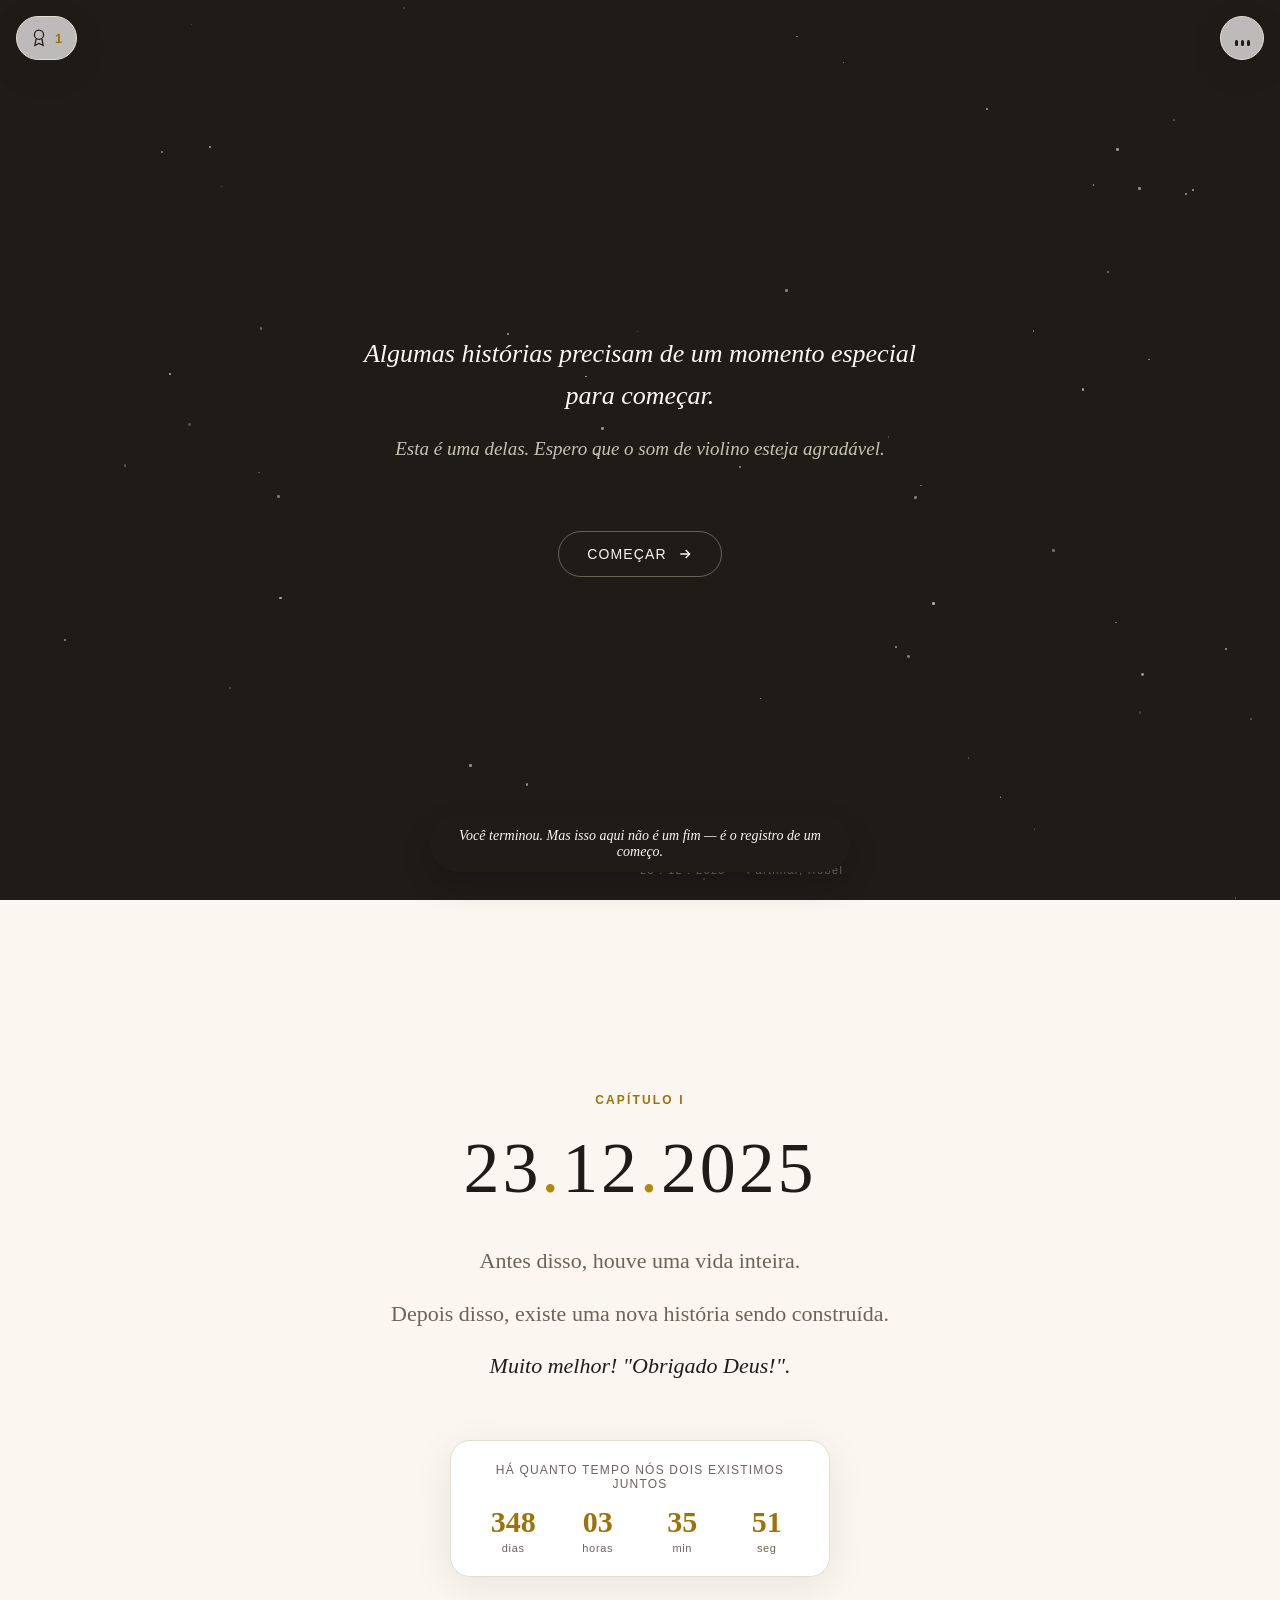
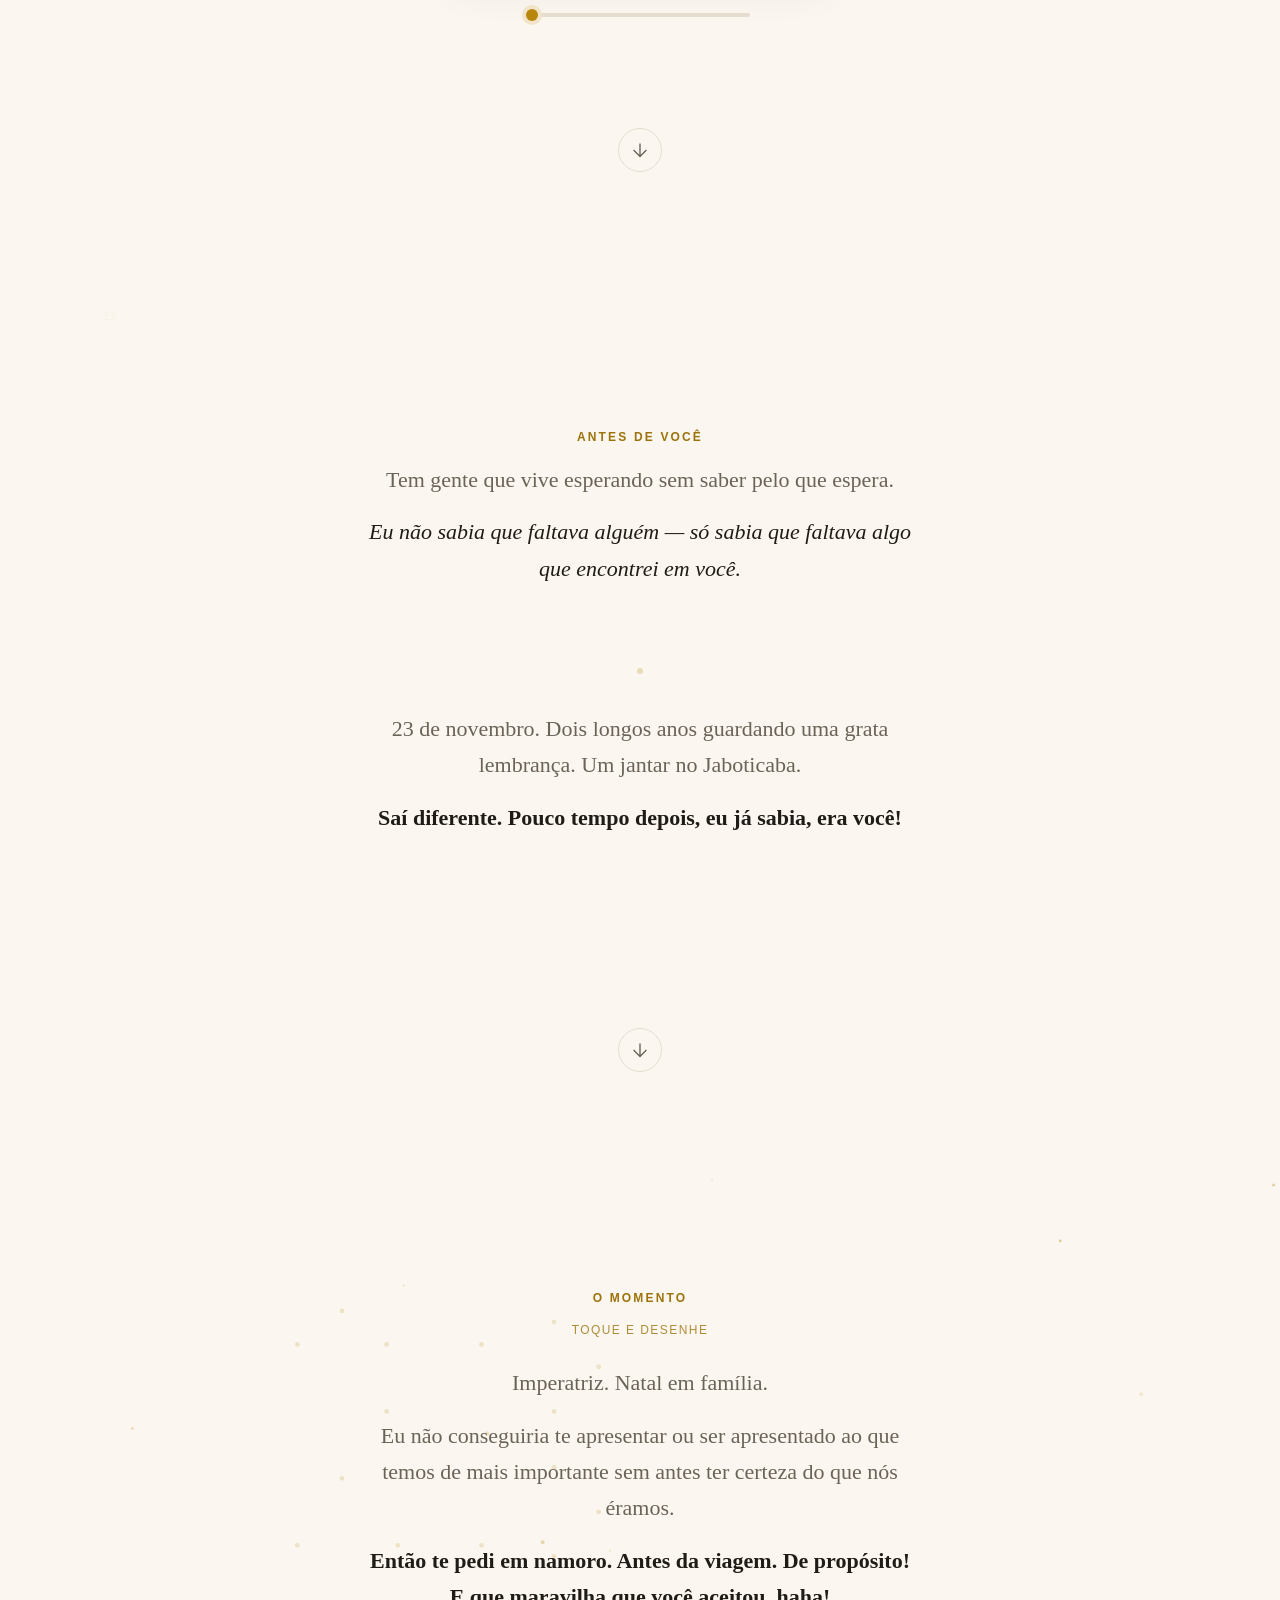
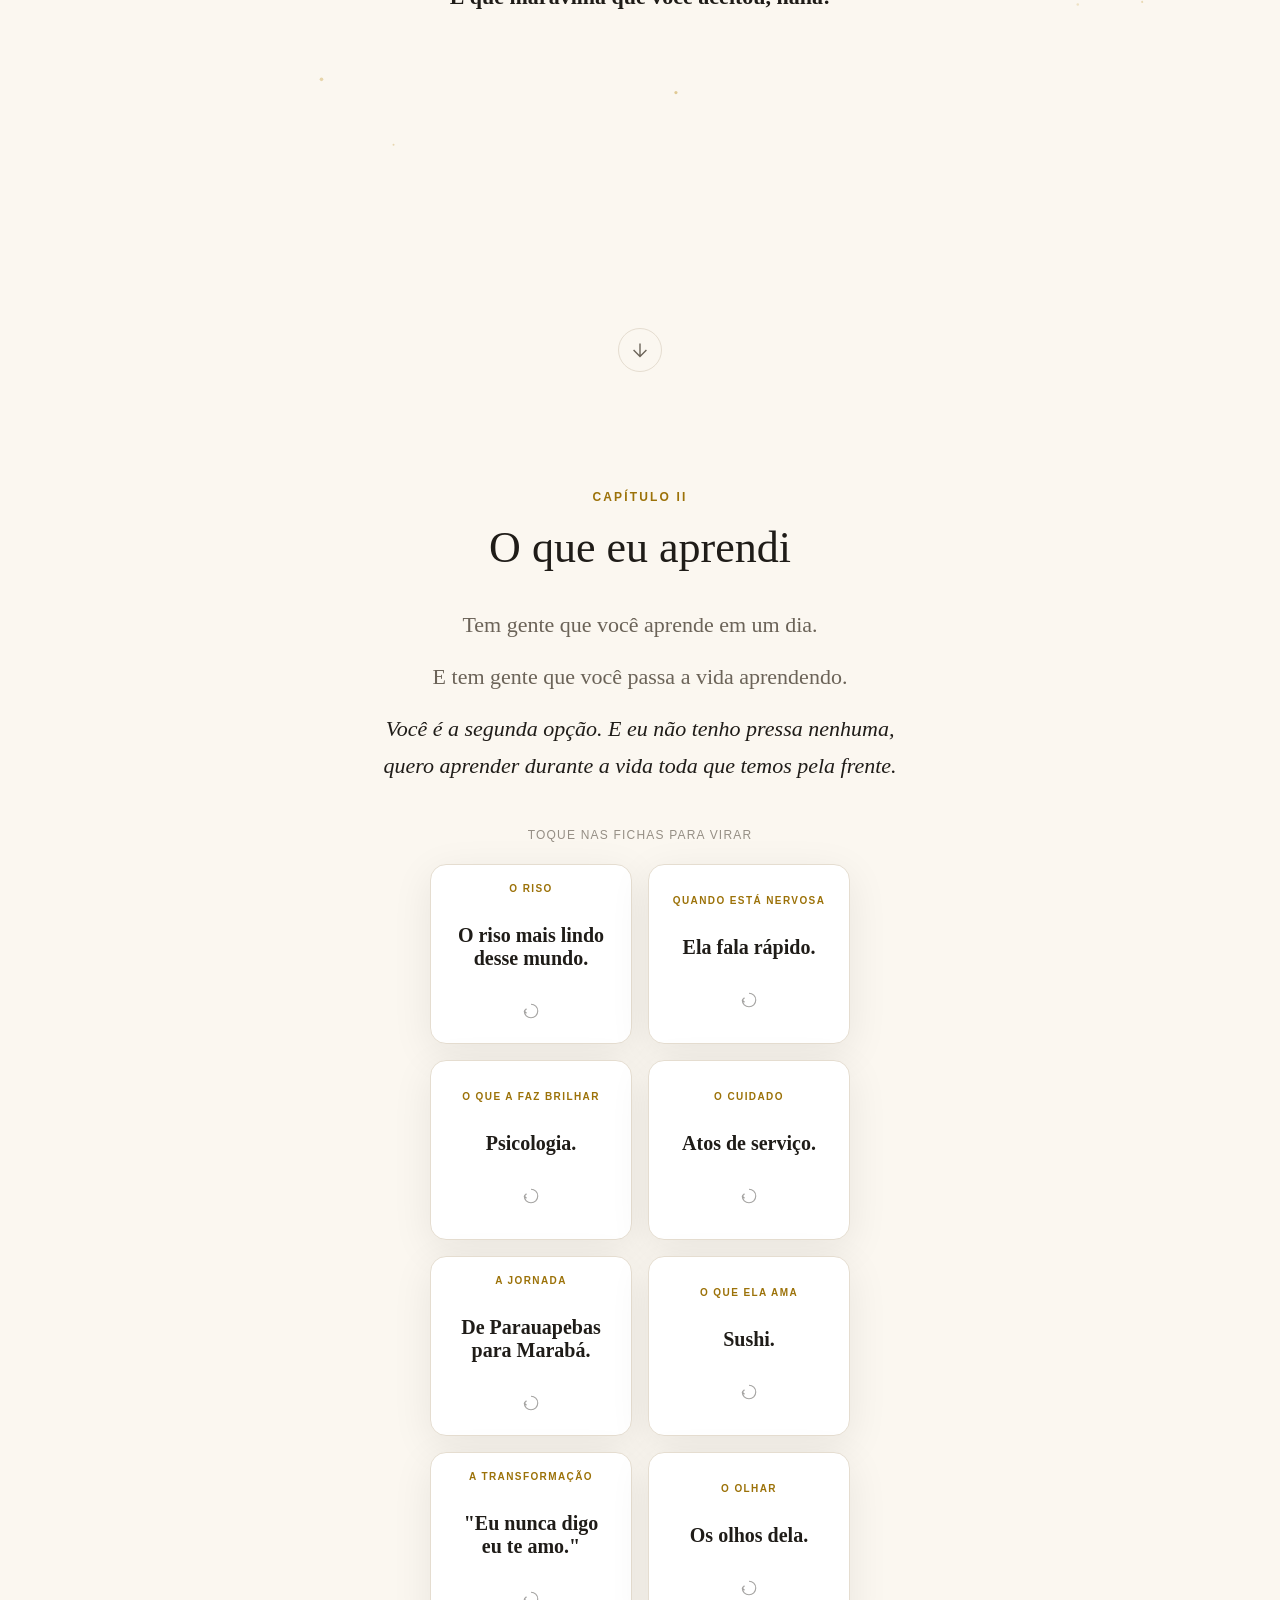
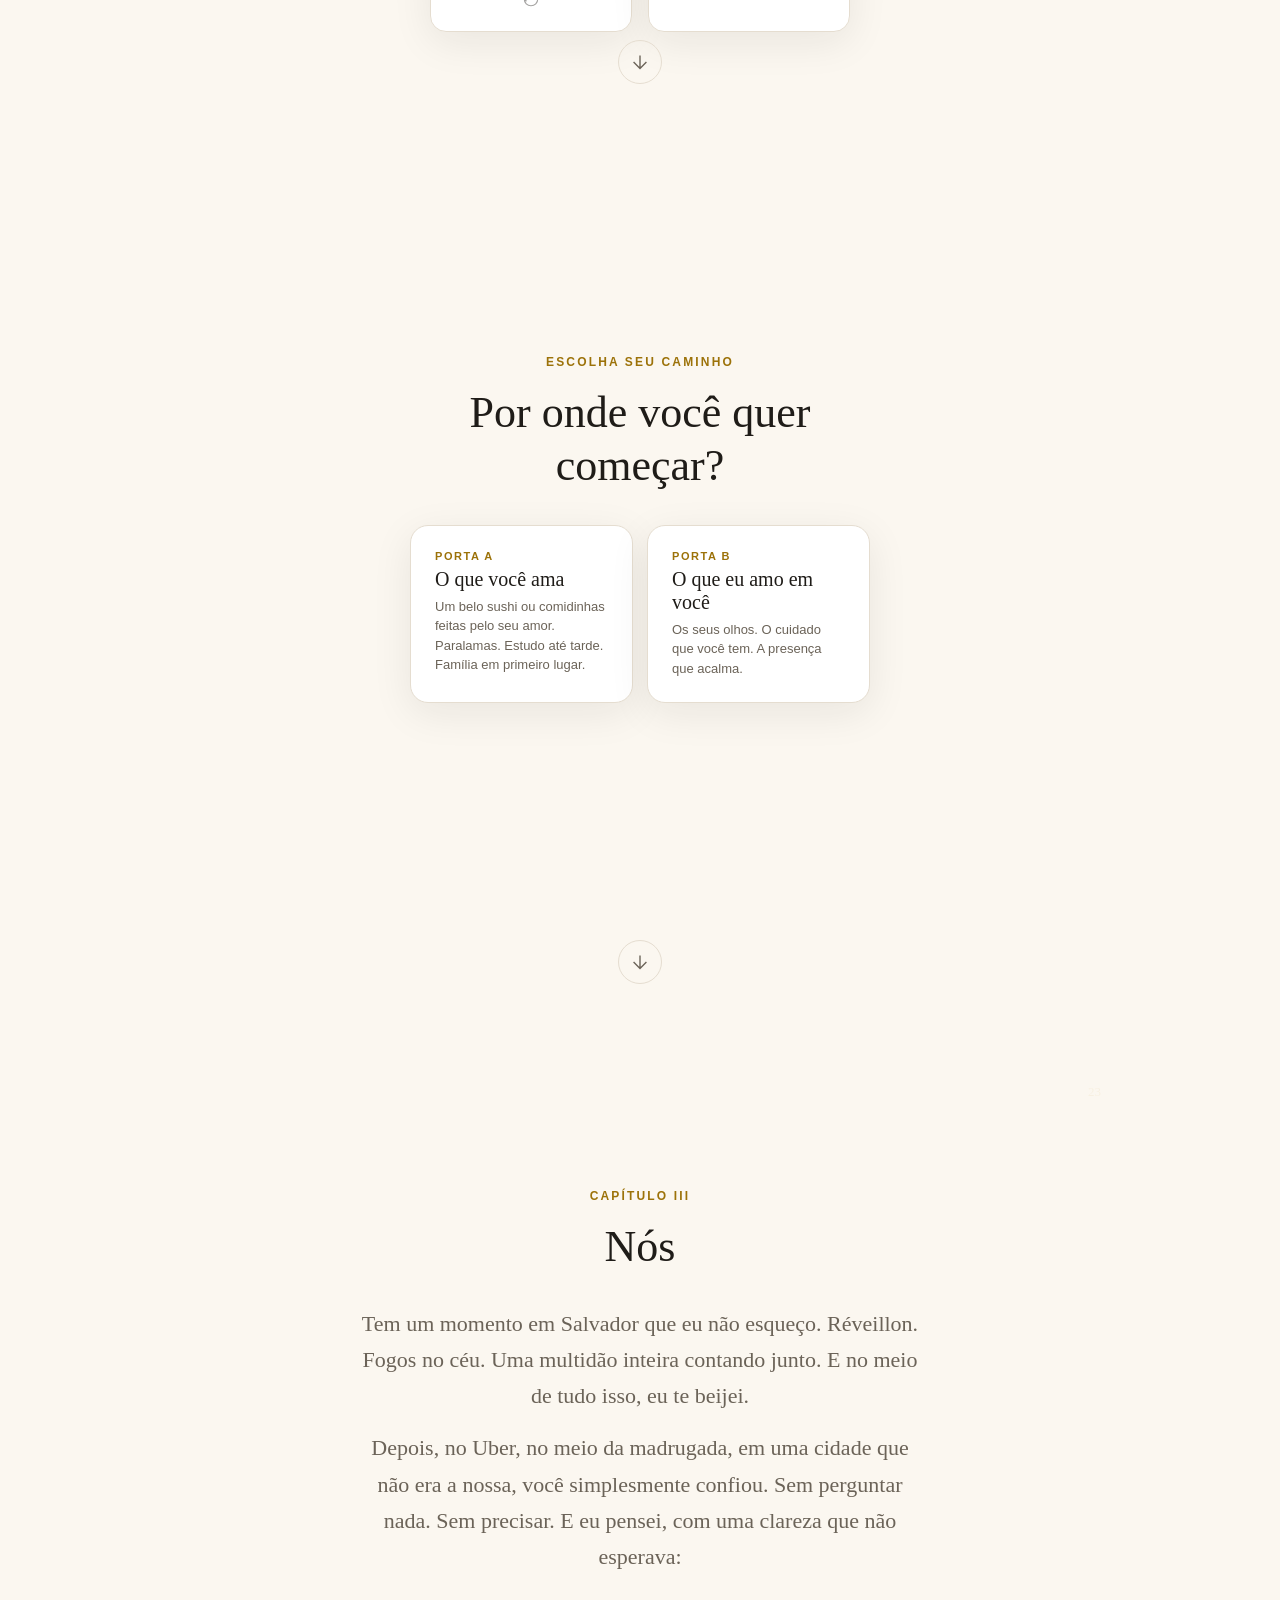
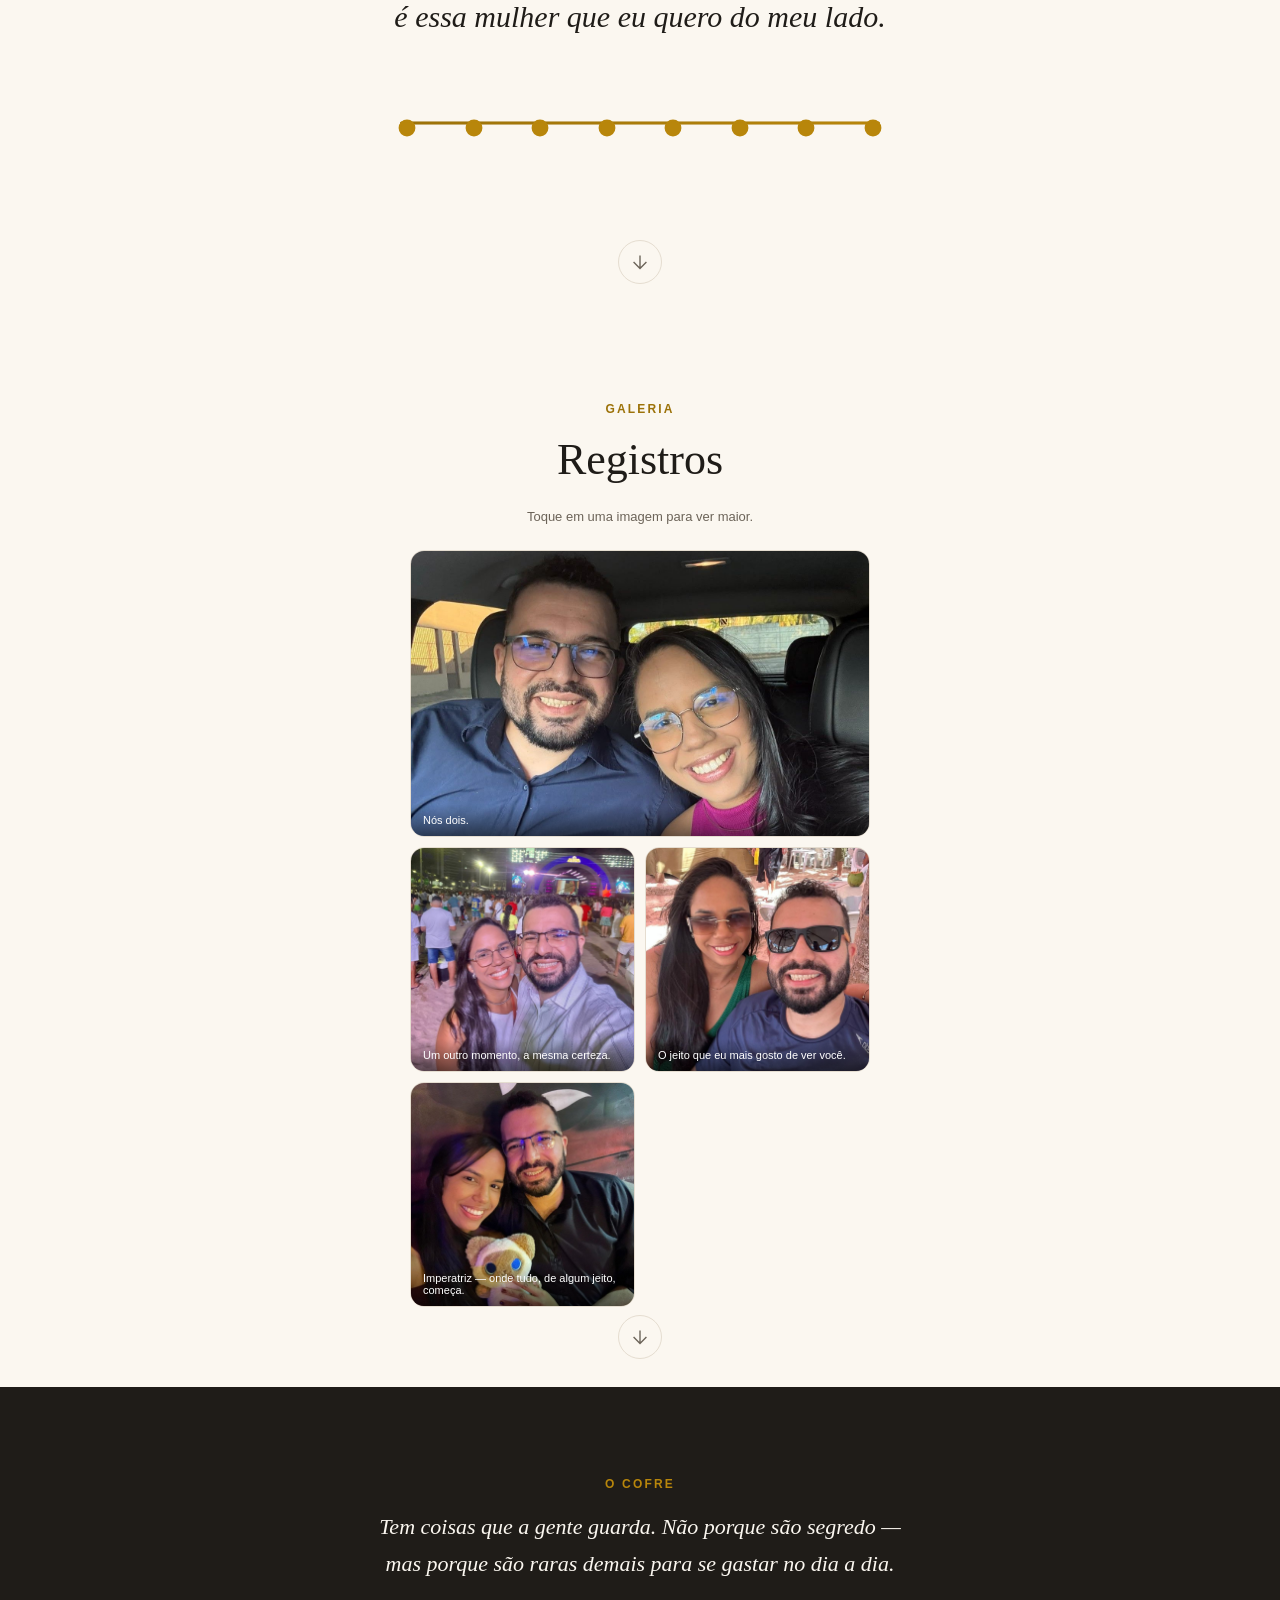
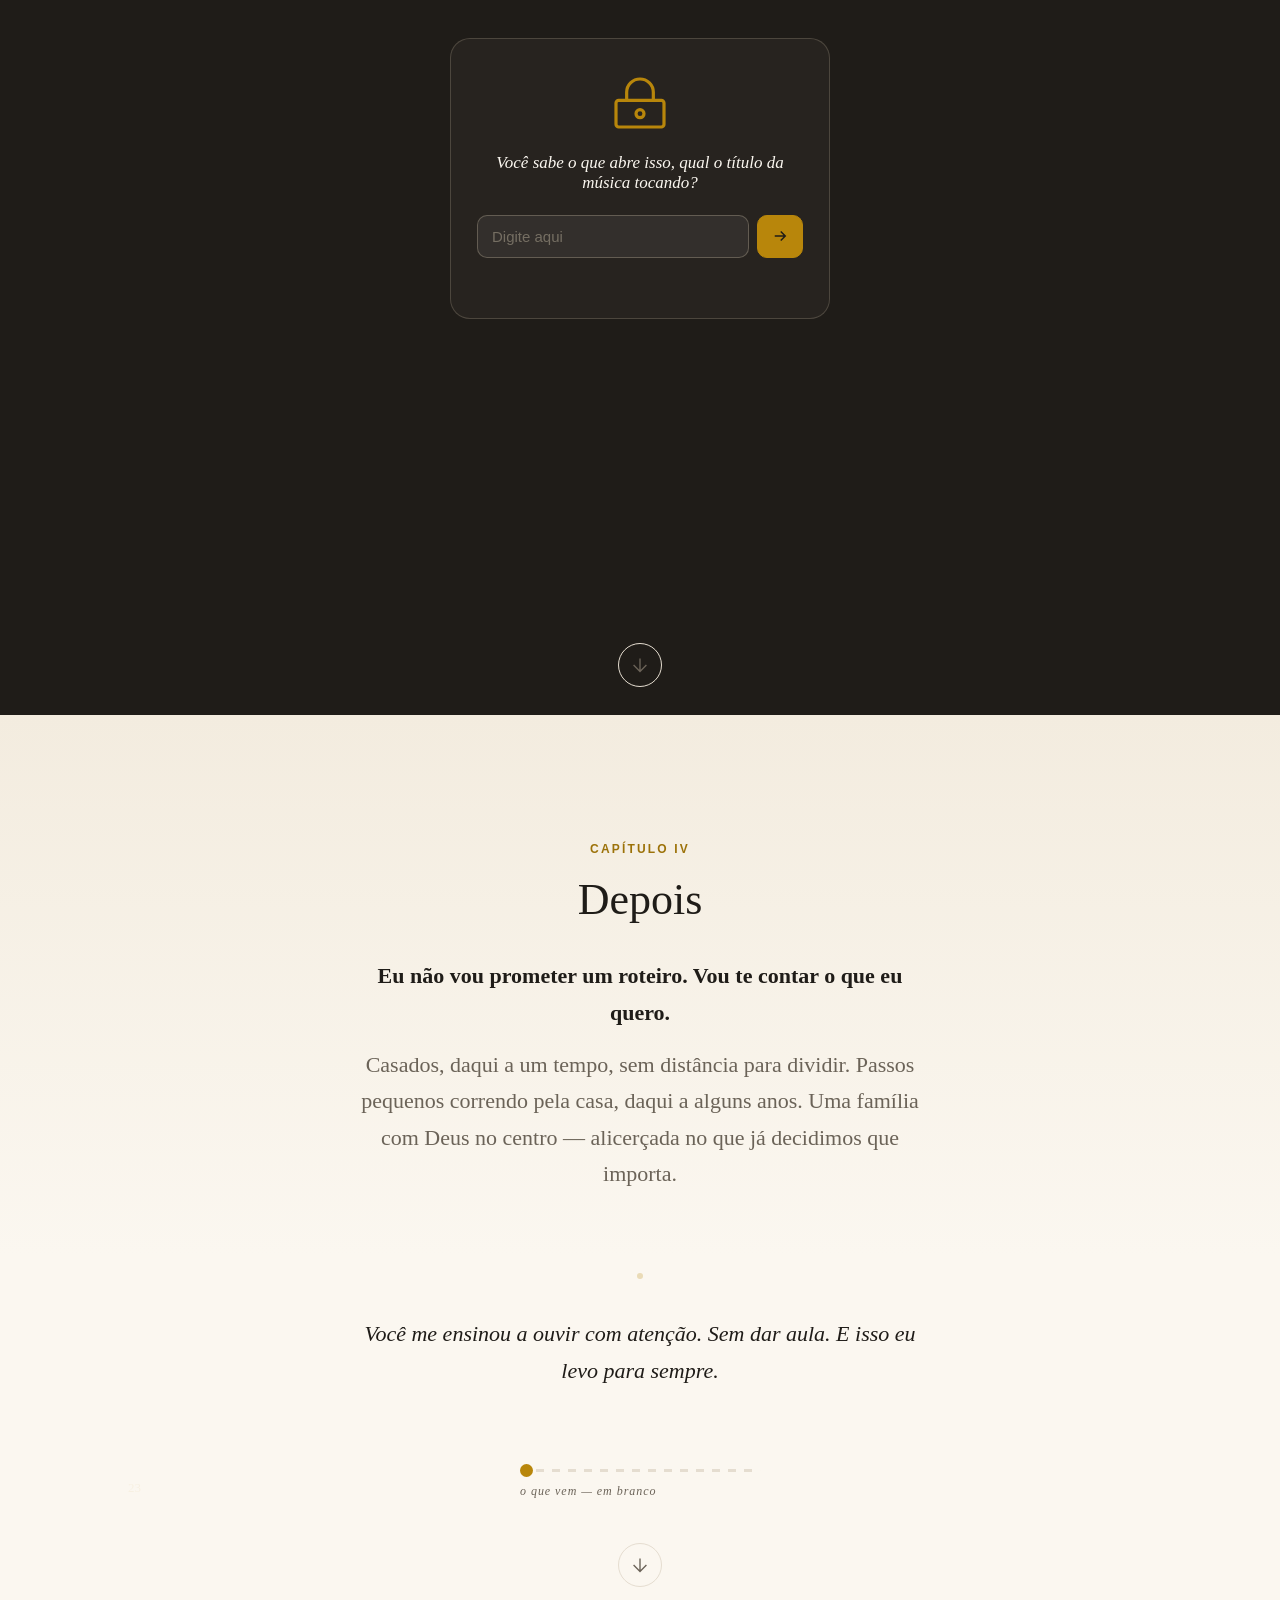
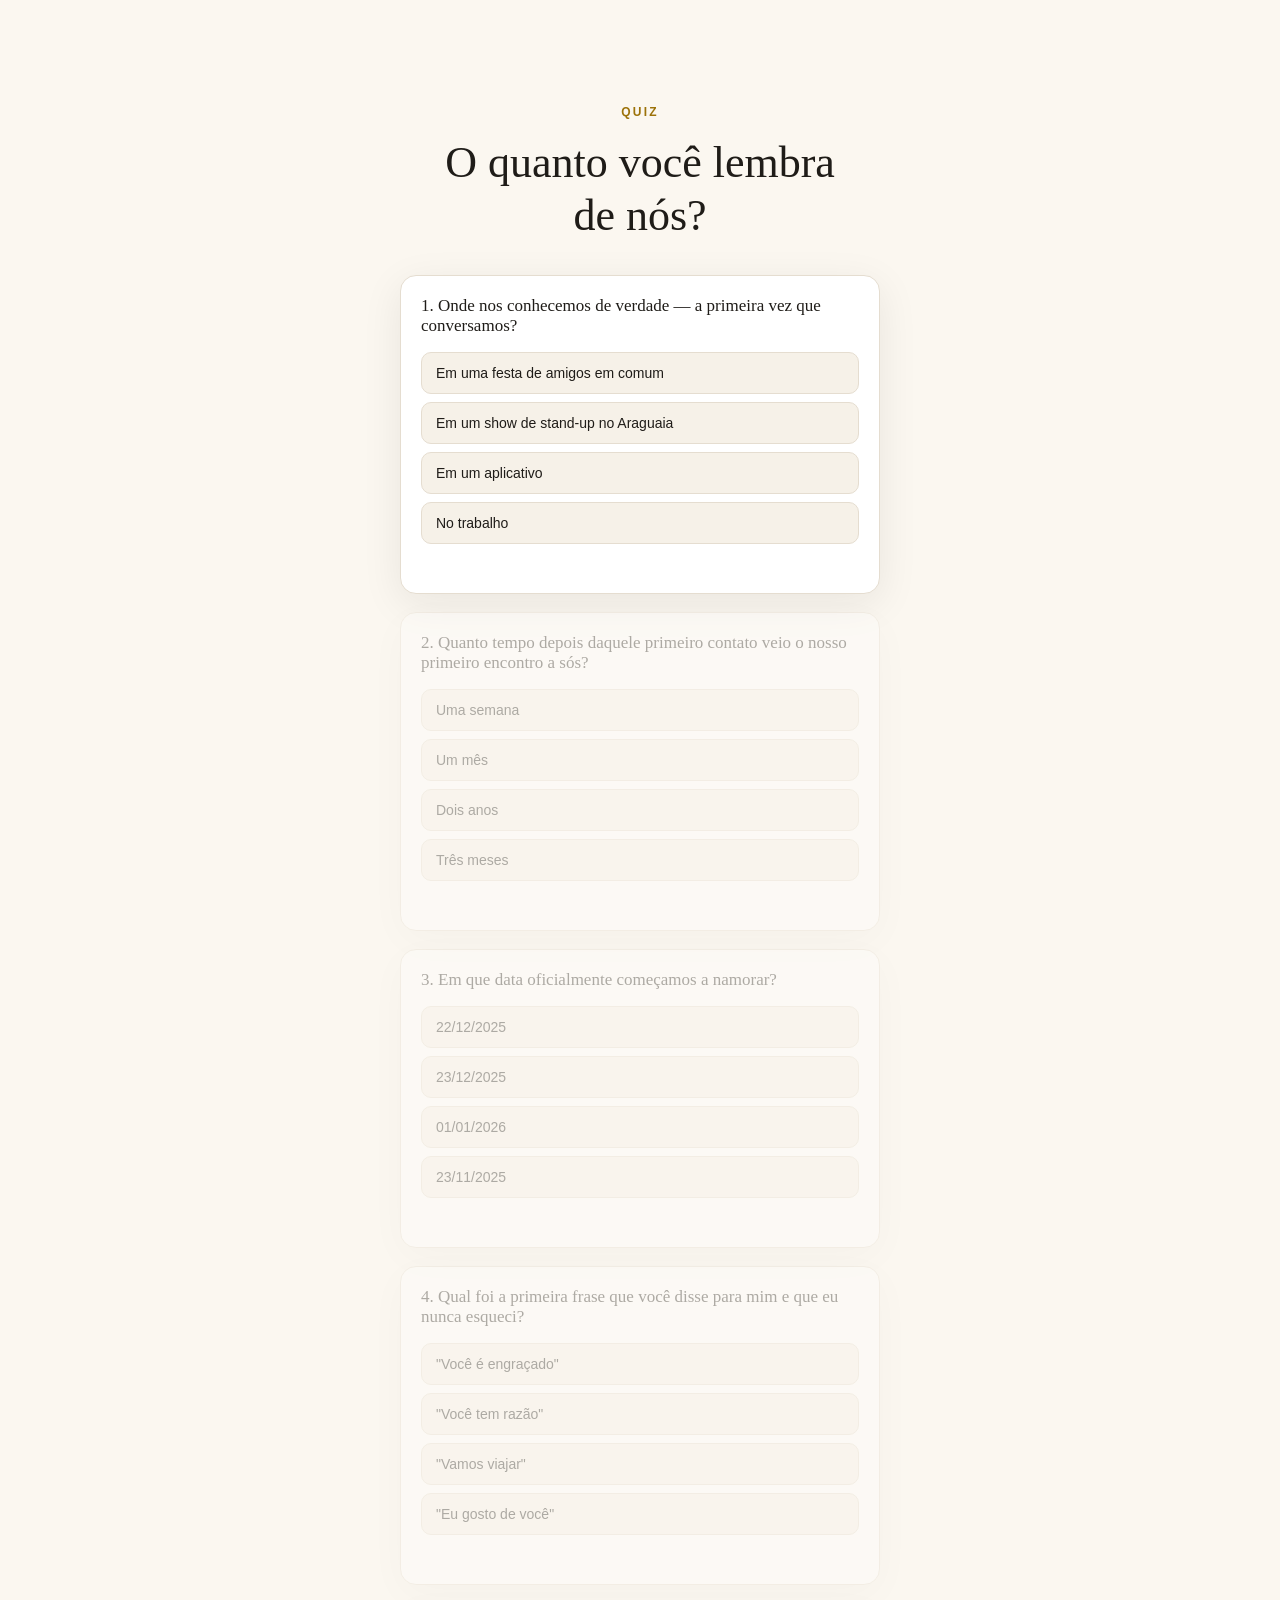
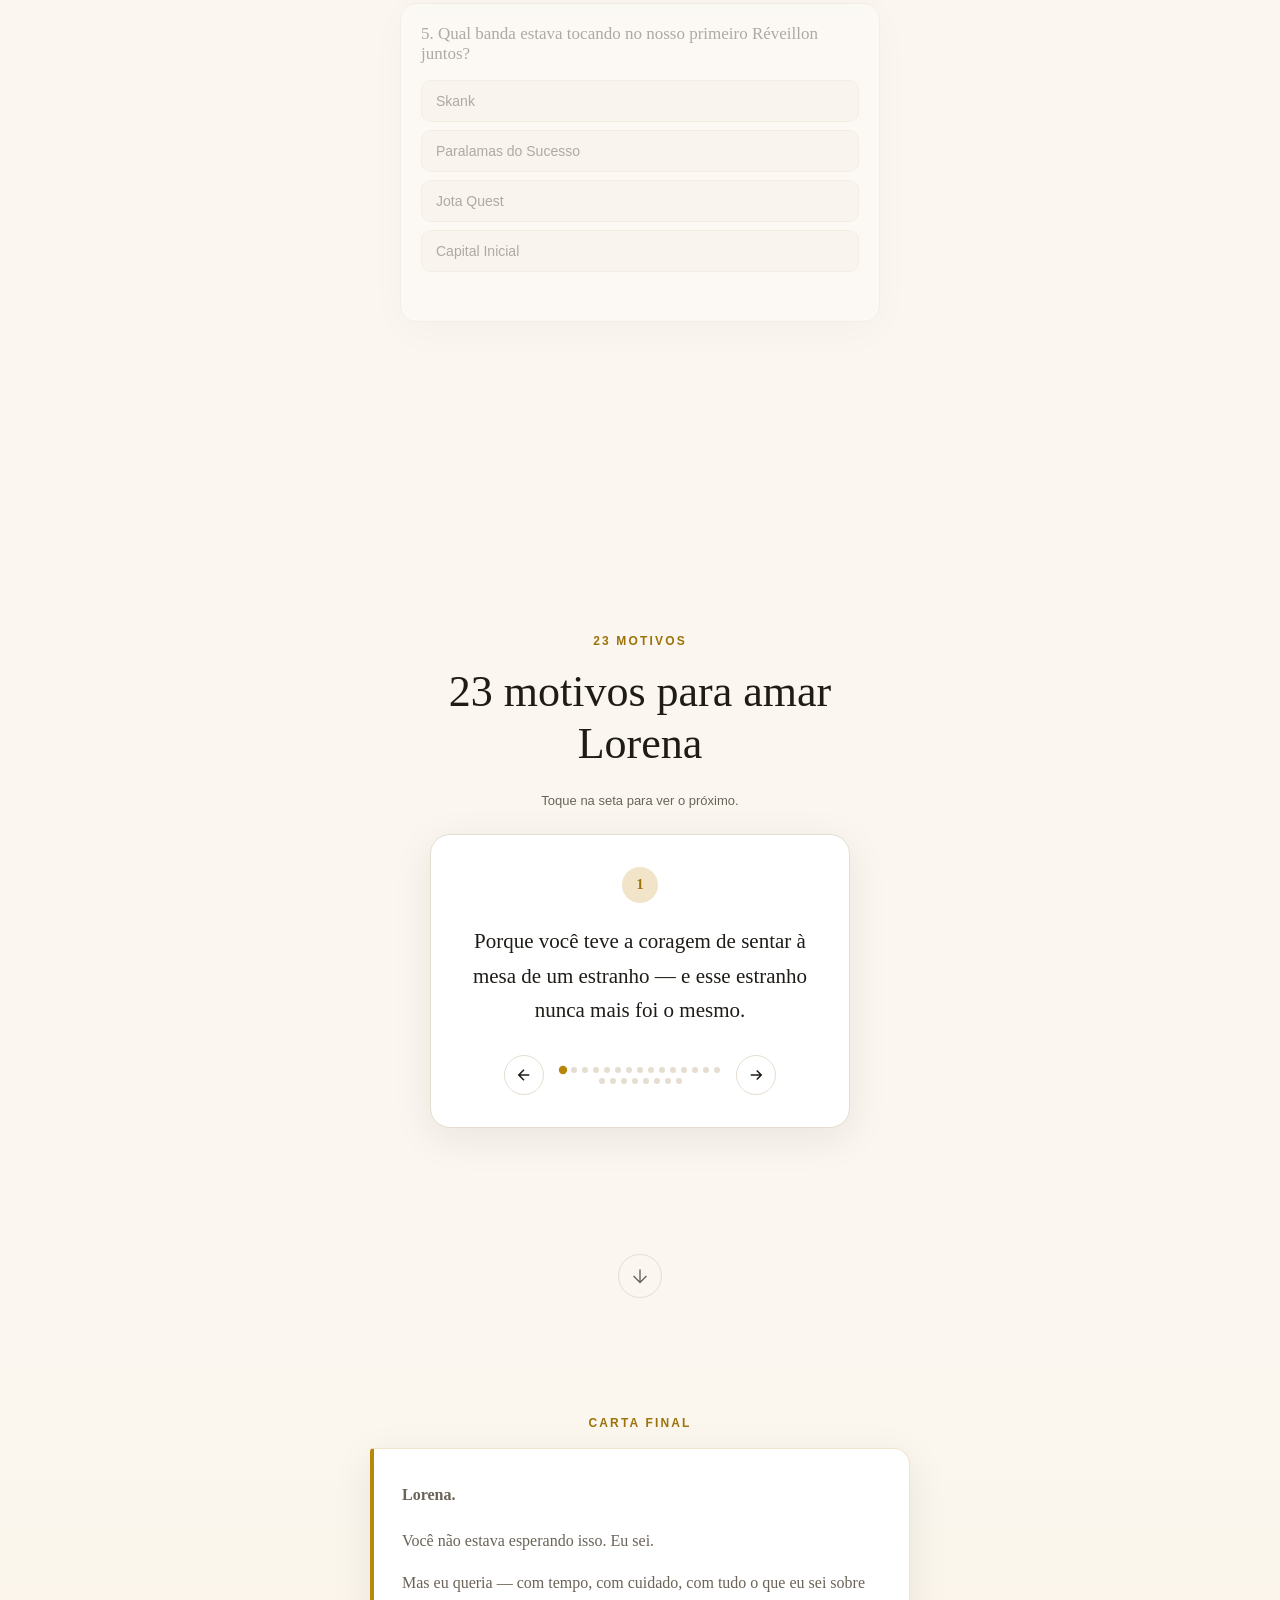
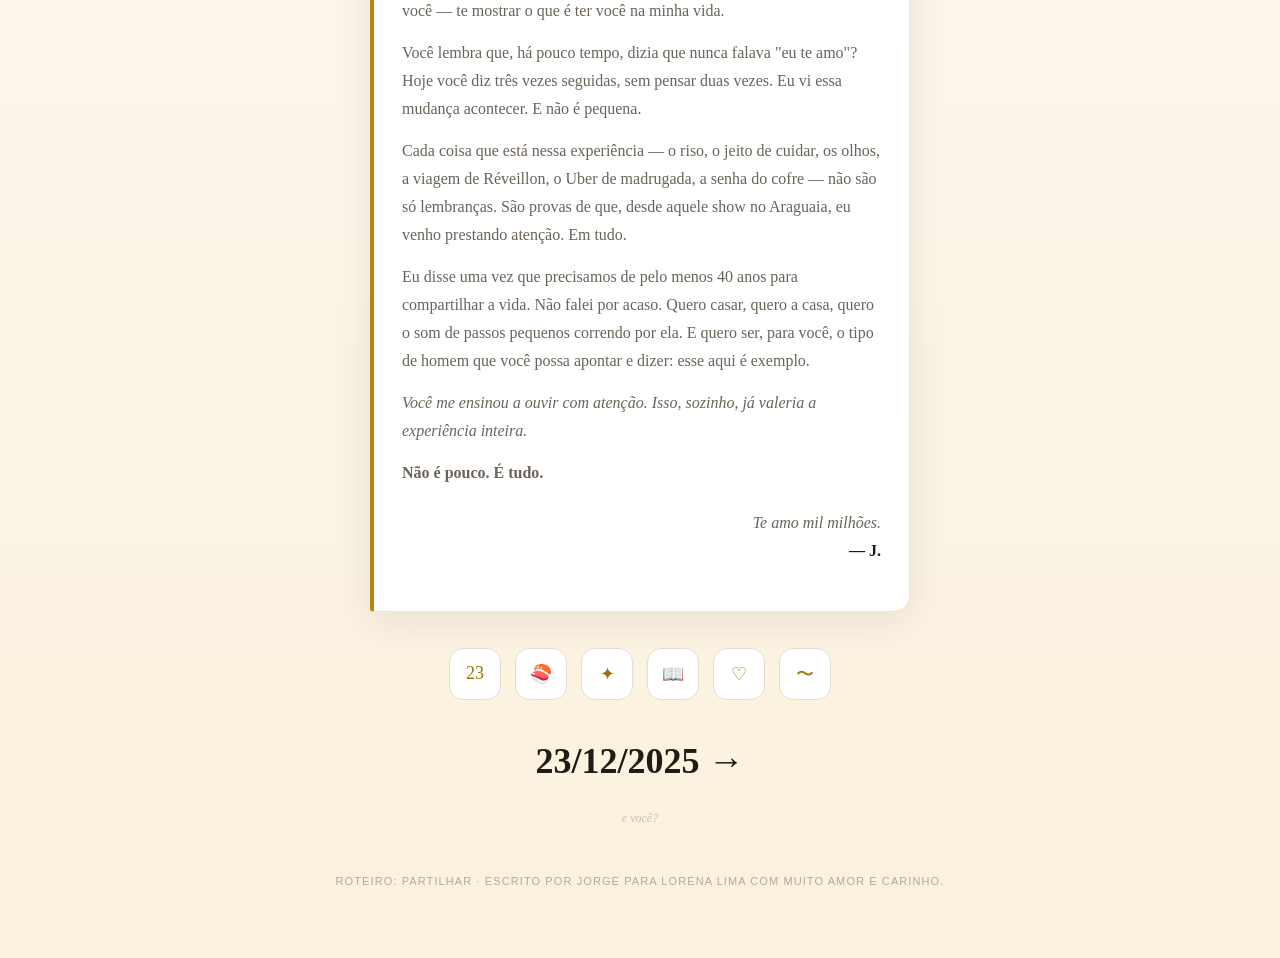
==== commit 7162f267: "Update index.html" ====
--- a/index.html
+++ b/index.html
@@ -58,8 +58,8 @@
   <section class="screen screen--intro" id="screen-intro" data-screen="0">
     <div class="stars" id="stars"></div>
     <div class="intro-content">
-      <p class="intro-line intro-line--1">Algumas histórias precisam de silêncio para começar.</p>
-      <p class="intro-line intro-line--2">Esta é uma delas. E você está nela.</p>
+      <p class="intro-line intro-line--1">Algumas histórias precisam de um momento especial para começar.</p>
+      <p class="intro-line intro-line--2">Esta é uma delas. Espero que o som de violino esteja agradável.</p>
       <button class="btn-enter" id="btnEnter">
         <span>Começar</span>
         <svg width="16" height="16" viewBox="0 0 24 24" fill="none" stroke="currentColor" stroke-width="2">
@@ -75,14 +75,14 @@
     <div class="chapter-eyebrow">Capítulo I</div>
     <h1 class="chapter-title chapter-title--date">23<span class="dot">.</span>12<span class="dot">.</span>2025</h1>
     <div class="reveal-block">
-      <p class="display-text">Antes disso, havia uma vida inteira.</p>
-      <p class="display-text">Depois disso, havia outra coisa.</p>
-      <p class="display-text display-text--em">Melhor.</p>
+      <p class="display-text">Antes disso, houve uma vida inteira.</p>
+      <p class="display-text">Depois disso, existe uma nova história sendo construída.</p>
+      <p class="display-text display-text--em">Muito melhor! "Obrigado Deus!".</p>
     </div>
 
     <!-- COUNTER -->
     <div class="counter-card" id="counterCard">
-      <div class="counter-label">Há quanto tempo nós dois existimos</div>
+      <div class="counter-label">Há quanto tempo nós dois existimos juntos</div>
       <div class="counter-grid">
         <div class="counter-unit"><span class="counter-num" id="cDays">0</span><span class="counter-tag">dias</span></div>
         <div class="counter-unit"><span class="counter-num" id="cHours">0</span><span class="counter-tag">horas</span></div>
@@ -105,7 +105,7 @@
     <div class="chapter-eyebrow">Antes de você</div>
     <div class="reveal-block">
       <p class="display-text">Tem gente que vive esperando sem saber pelo que espera.</p>
-      <p class="display-text display-text--em">Eu não sabia que faltava alguém — só sabia que faltava algo.</p>
+      <p class="display-text display-text--em">Eu não sabia que faltava alguém — só sabia que faltava algo que encontrei em você.</p>
     </div>
 
     <!-- SILENCE BEAT — pure pause, no text -->
@@ -114,8 +114,8 @@
     </div>
 
     <div class="reveal-block reveal-block--delay">
-      <p class="display-text">23 de novembro. Dois anos te conhecendo de longe. Um jantar no Jaboticaba.</p>
-      <p class="display-text display-text--bold">Saí diferente. Trinta dias depois, eu já sabia.</p>
+      <p class="display-text">23 de novembro. Dois longos anos guardando uma grata lembrança. Um jantar no Jaboticaba.</p>
+      <p class="display-text display-text--bold">Saí diferente. Pouco tempo depois, eu já sabia, era você!</p>
     </div>
     <button class="scroll-cue" data-next="screen-3" aria-label="Continuar">
       <svg width="22" height="22" viewBox="0 0 24 24" fill="none" stroke="currentColor" stroke-width="1.5"><path d="M12 5v14M5 12l7 7 7-7"/></svg>
@@ -129,8 +129,8 @@
     <div class="constellation-hint" id="constellationHint">Toque e desenhe</div>
     <div class="reveal-block">
       <p class="display-text">Imperatriz. Natal em família.</p>
-      <p class="display-text">Eu não conseguiria te apresentar ao que tenho de mais importante sem antes ter certeza do que nós éramos.</p>
-      <p class="display-text display-text--bold">Então te pedi em namoro. Antes da viagem. De propósito.</p>
+      <p class="display-text">Eu não conseguiria te apresentar ou ser apresentado ao que temos de mais importante sem antes ter certeza do que nós éramos.</p>
+      <p class="display-text display-text--bold">Então te pedi em namoro. Antes da viagem. De propósito! E que maravilha que você aceitou, haha!</p>
     </div>
 
     <!-- Hidden letter, revealed after dwell -->
@@ -152,7 +152,7 @@
     <div class="reveal-block">
       <p class="display-text">Tem gente que você aprende em um dia.</p>
       <p class="display-text">E tem gente que você passa a vida aprendendo.</p>
-      <p class="display-text display-text--em">Você é a segunda. E eu não tenho pressa nenhuma.</p>
+      <p class="display-text display-text--em">Você é a segunda opção. E eu não tenho pressa nenhuma, quero aprender durante a vida toda que temos pela frente.</p>
     </div>
 
     <div class="flash-hint">Toque nas fichas para virar</div>
@@ -173,19 +173,19 @@
       <button class="portal-card" data-portal="a">
         <span class="portal-tag">Porta A</span>
         <span class="portal-name">O que você ama</span>
-        <span class="portal-desc">Sushi. Paralamas. Estudo até tarde. Família em primeiro lugar.</span>
+        <span class="portal-desc">Um belo sushi ou comidinhas feitas pelo seu amor. Paralamas. Estudo até tarde. Família em primeiro lugar.</span>
       </button>
       <button class="portal-card" data-portal="b">
         <span class="portal-tag">Porta B</span>
         <span class="portal-name">O que eu amo em você</span>
-        <span class="portal-desc">Os olhos. O cuidado. A presença que acalma.</span>
+        <span class="portal-desc">Os seus olhos. O cuidado que você tem. A presença que acalma.</span>
       </button>
     </div>
 
     <!-- Portal A content -->
     <div class="portal-content" id="portalA">
       <div class="reveal-block">
-        <p class="display-text">Sushi. Paralamas tocando na praia, dez milhões de pessoas — e parecia que era só pra nós.</p>
+        <p class="display-text">Paralamas tocando na praia, dez milhões de pessoas — e parecia que era só pra nós.</p>
         <p class="display-text display-text--bold">Você estuda até tarde porque ama o que faz. E no centro de tudo: família. Não obrigação. Pertencimento.</p>
       </div>
     </div>
@@ -258,7 +258,7 @@
           <path d="M7 11V8a5 5 0 0 1 10 0v3"/>
           <circle cx="12" cy="16" r="1.5"/>
         </svg>
-        <p class="vault-prompt">Você sabe o que abre isso.</p>
+        <p class="vault-prompt">Você sabe o que abre isso, qual o título da música tocando?</p>
         <div class="vault-input-row">
           <input type="text" id="vaultInput" class="vault-input" placeholder="Digite aqui" autocomplete="off" />
           <button class="vault-submit" id="vaultSubmit" aria-label="Abrir">
@@ -269,7 +269,7 @@
       </div>
 
       <div class="vault-content" id="vaultContent">
-        <p class="vault-pre">Eu disse que precisamos de pelo menos 40 anos para compartilhar a vida.<br>Isso aqui é o começo da conta.</p>
+        <p class="vault-pre">Eu disse que precisamos de pelo menos 40 anos para partilhar a vida.<br>Estamos somente no começo da conta.</p>
         <div class="vault-media-frame">
           <video id="vaultVideo" controls playsinline poster="assets/vault-poster.jpg">
             <source src="assets/vault-video.mp4" type="video/mp4" />
@@ -289,7 +289,7 @@
     <h2 class="chapter-title">Depois</h2>
     <div class="reveal-block">
       <p class="display-text display-text--bold">Eu não vou prometer um roteiro. Vou te contar o que eu quero.</p>
-      <p class="display-text">Casados, daqui a um ano, sem distância para dividir. Passos pequenos correndo pela casa, daqui a cinco. Uma família com Deus no centro — alicerçada no que já decidimos que importa.</p>
+      <p class="display-text">Casados, daqui a um tempo, sem distância para dividir. Passos pequenos correndo pela casa, daqui a alguns anos. Uma família com Deus no centro — alicerçada no que já decidimos que importa.</p>
     </div>
 
     <!-- SILENCE BEAT -->
@@ -382,7 +382,7 @@
       <button class="mirror-close" id="mirrorClose">Fechar</button>
     </div>
 
-    <p class="final-credit">Roteiro: Partilhar · escrito por Jorge para Lorena Lima</p>
+    <p class="final-credit">Roteiro: Partilhar · escrito por Jorge para Lorena Lima com muito amor e carinho.</p>
   </section>
 
 </main>
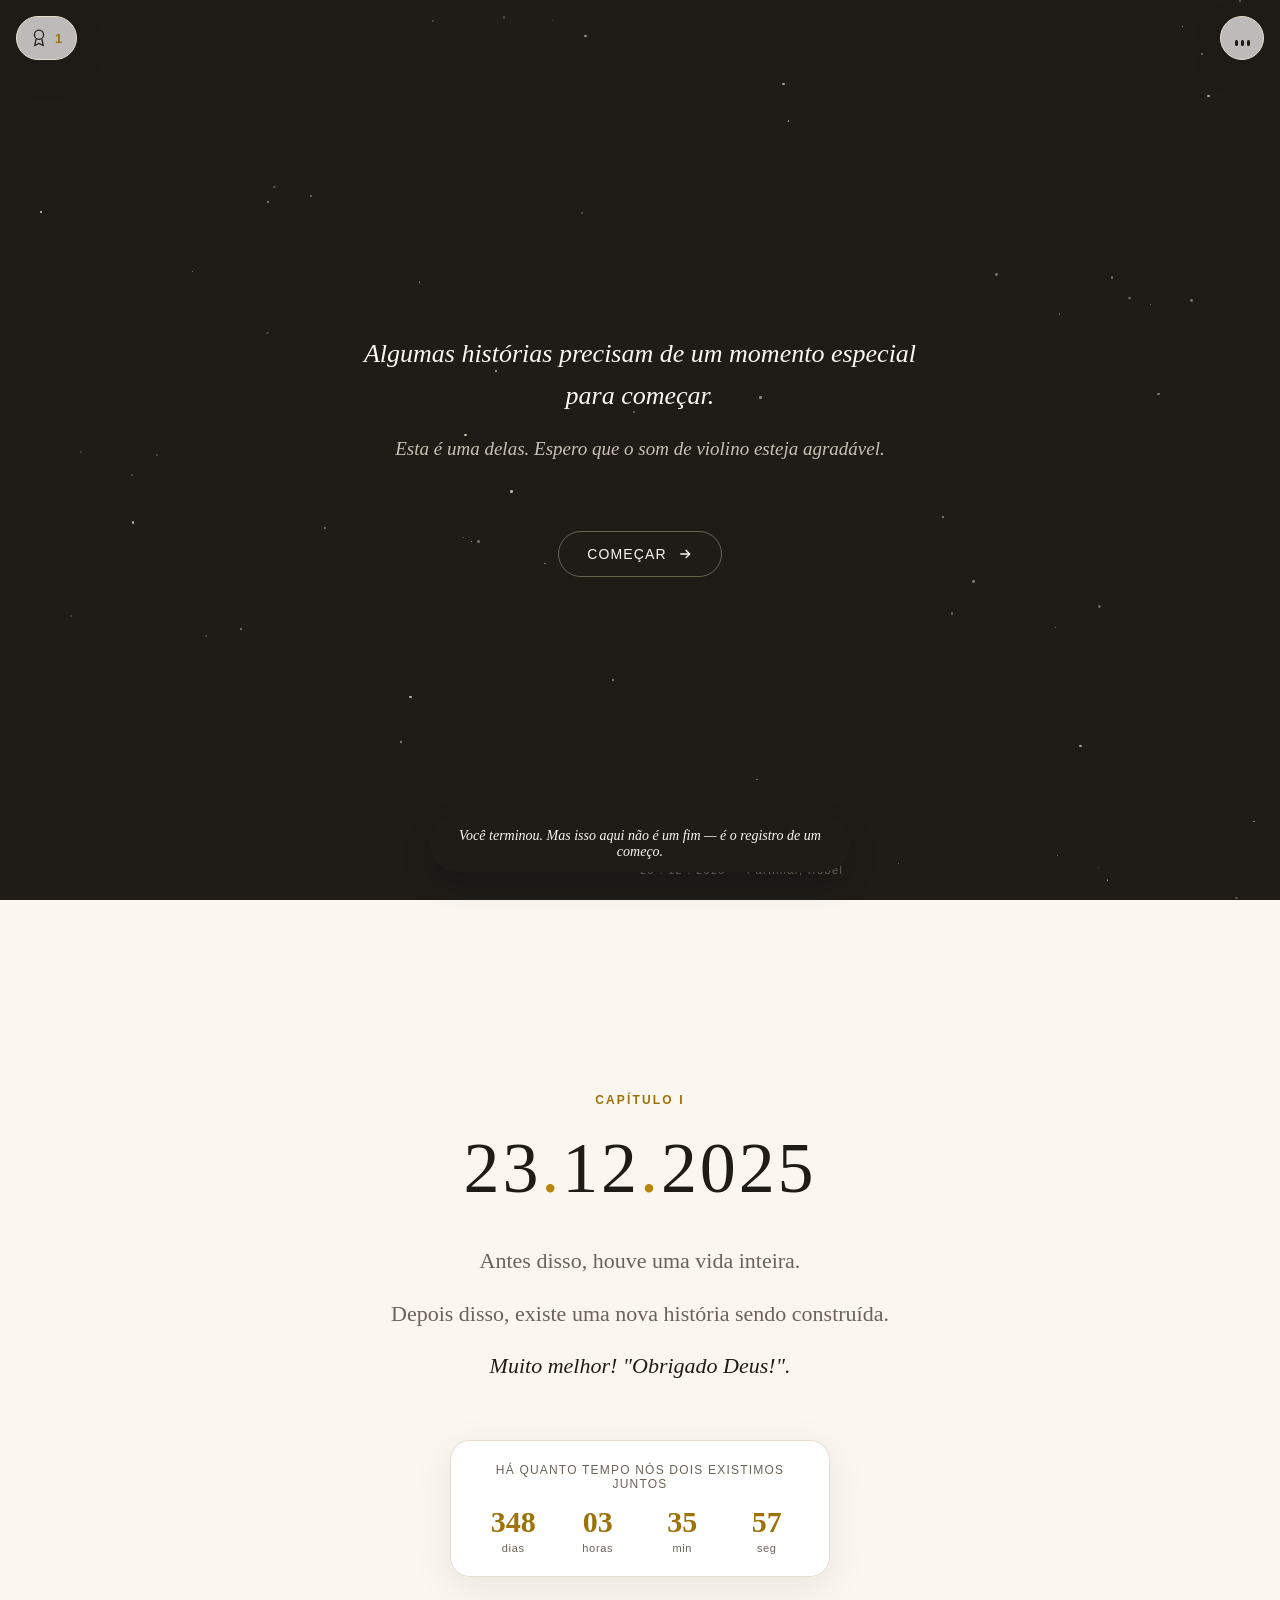
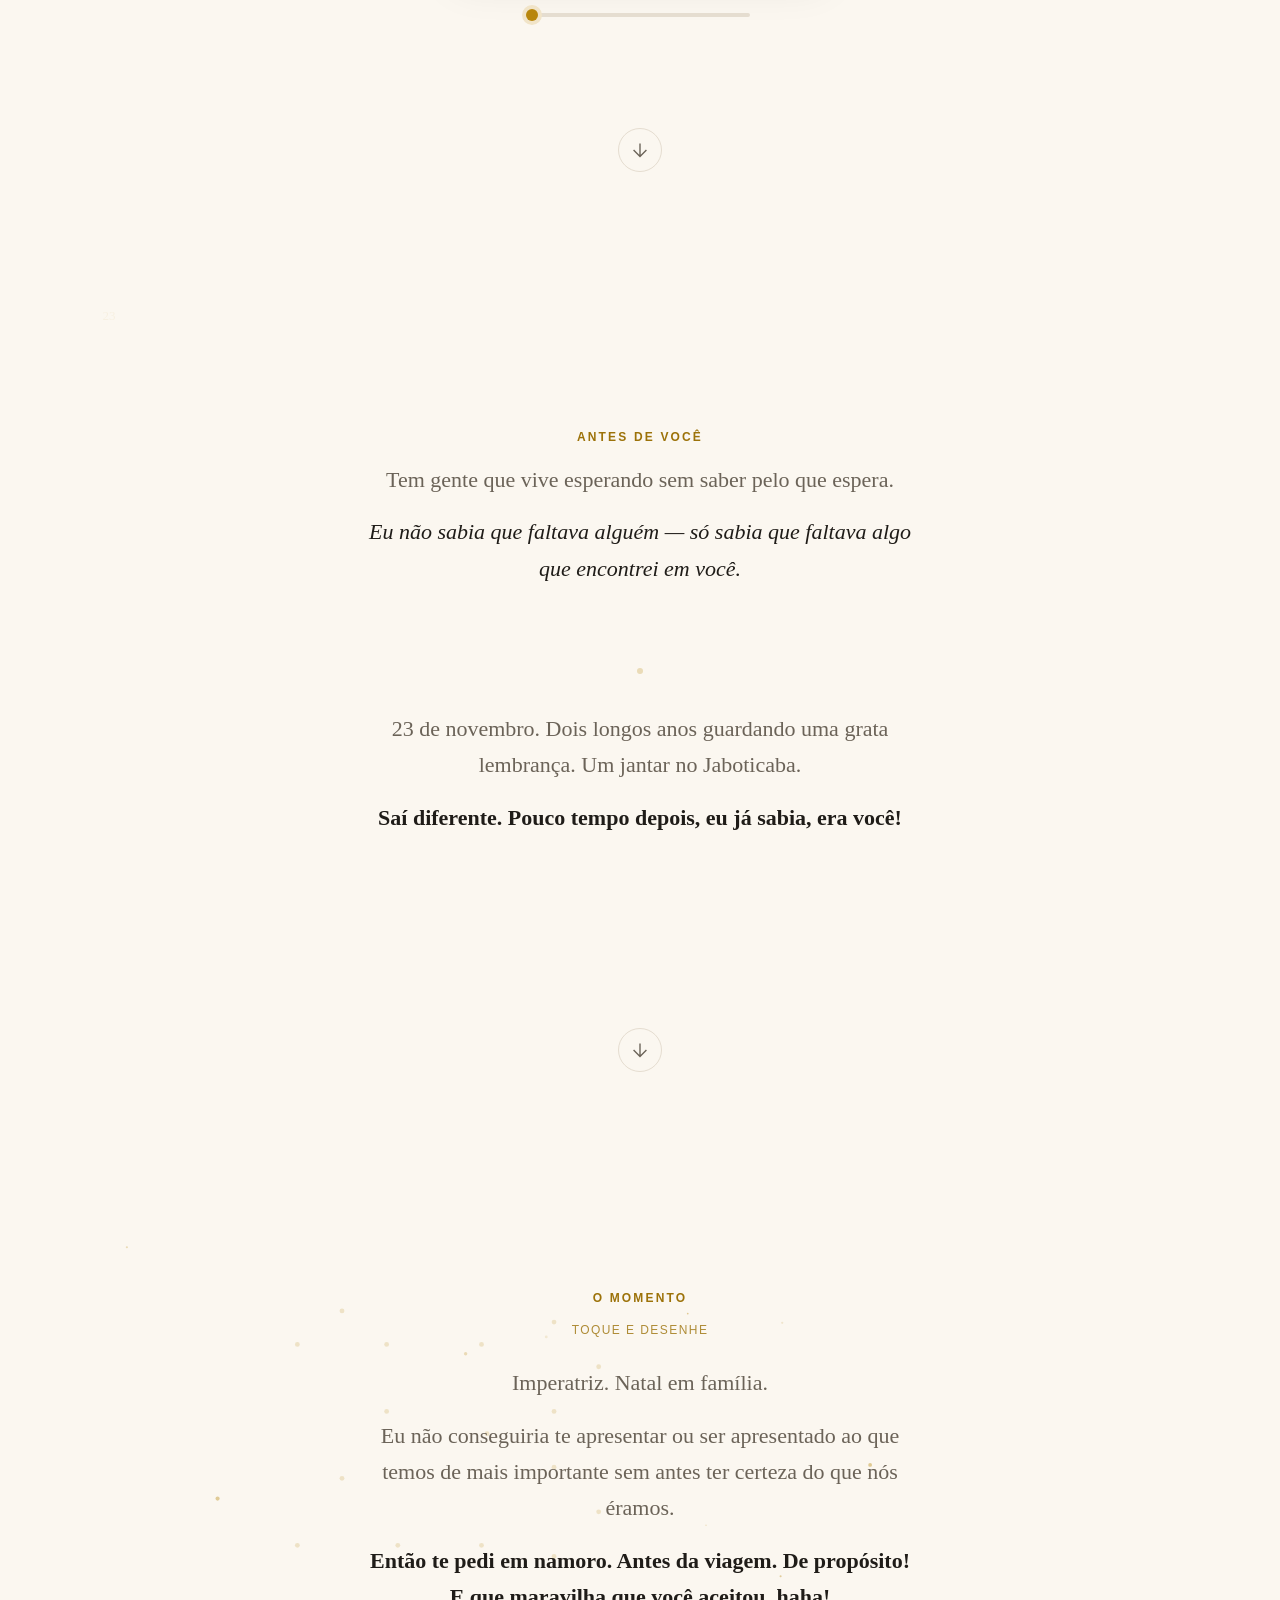
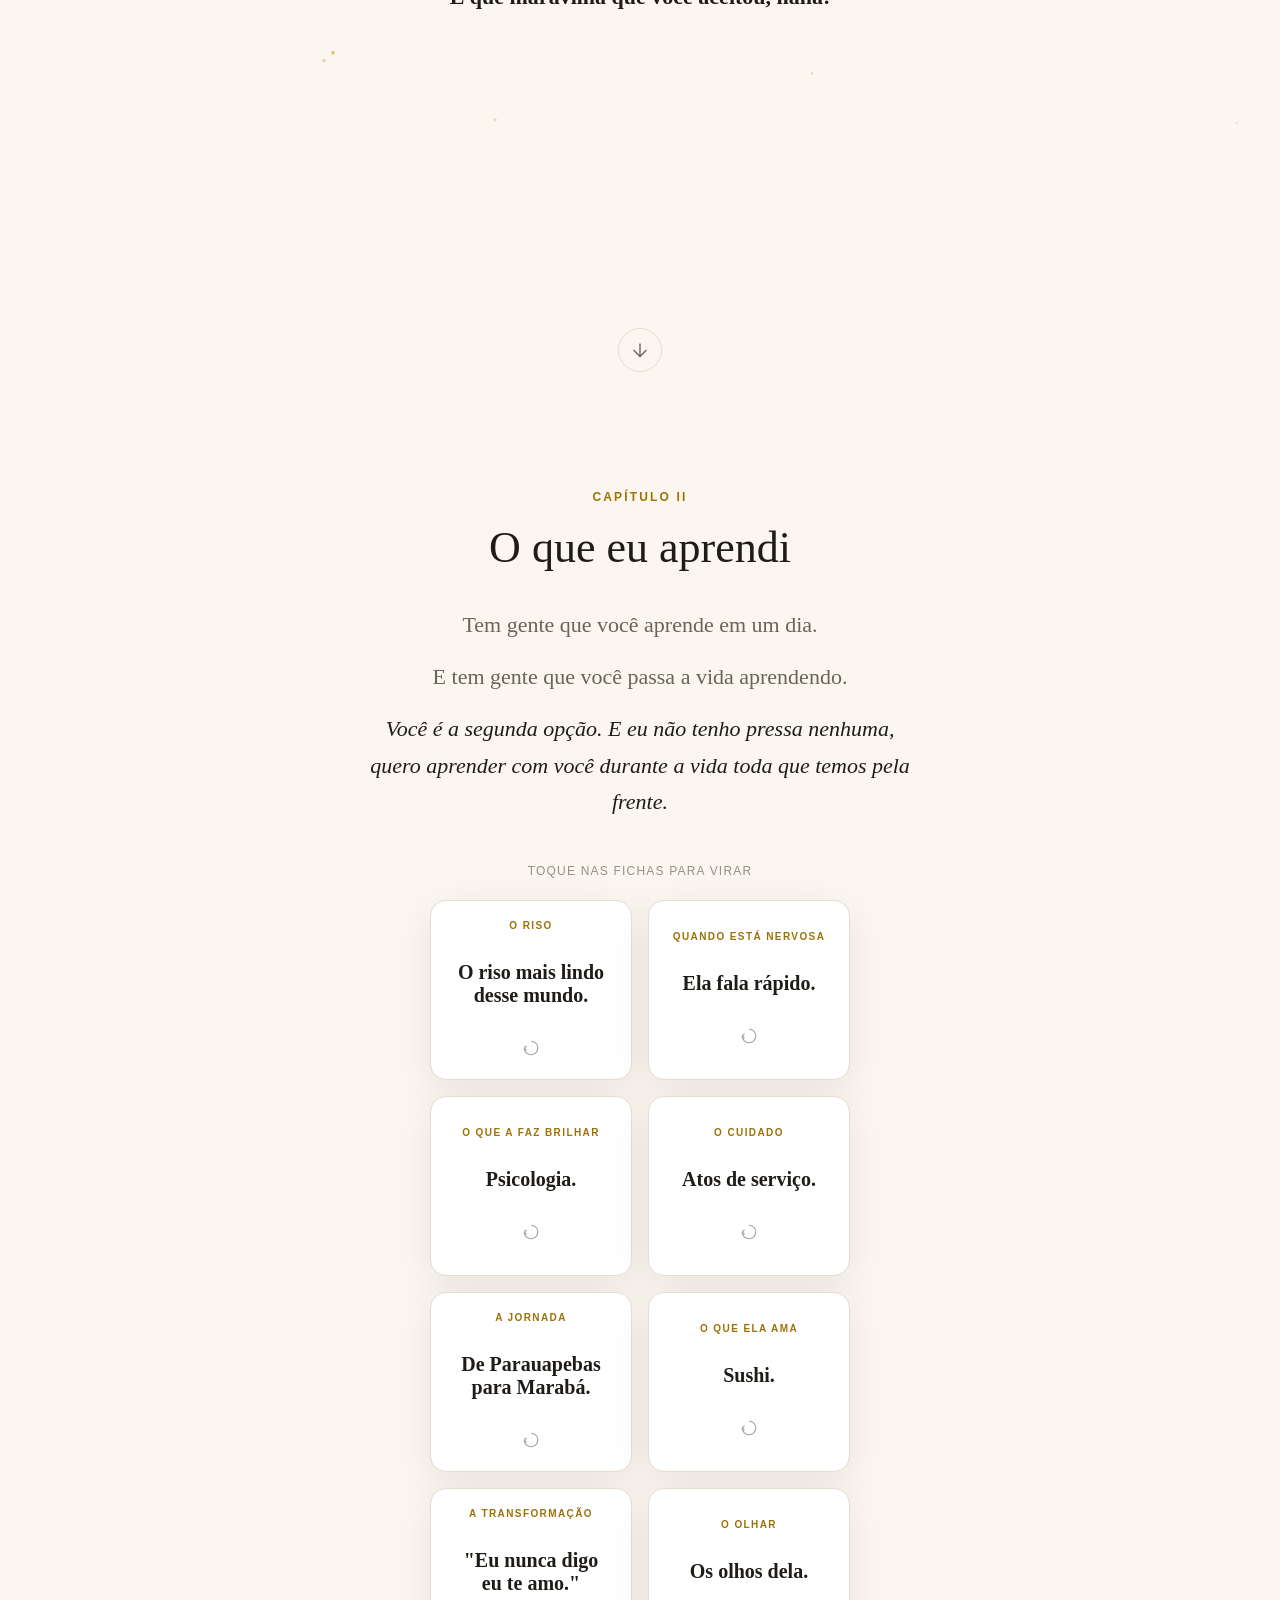
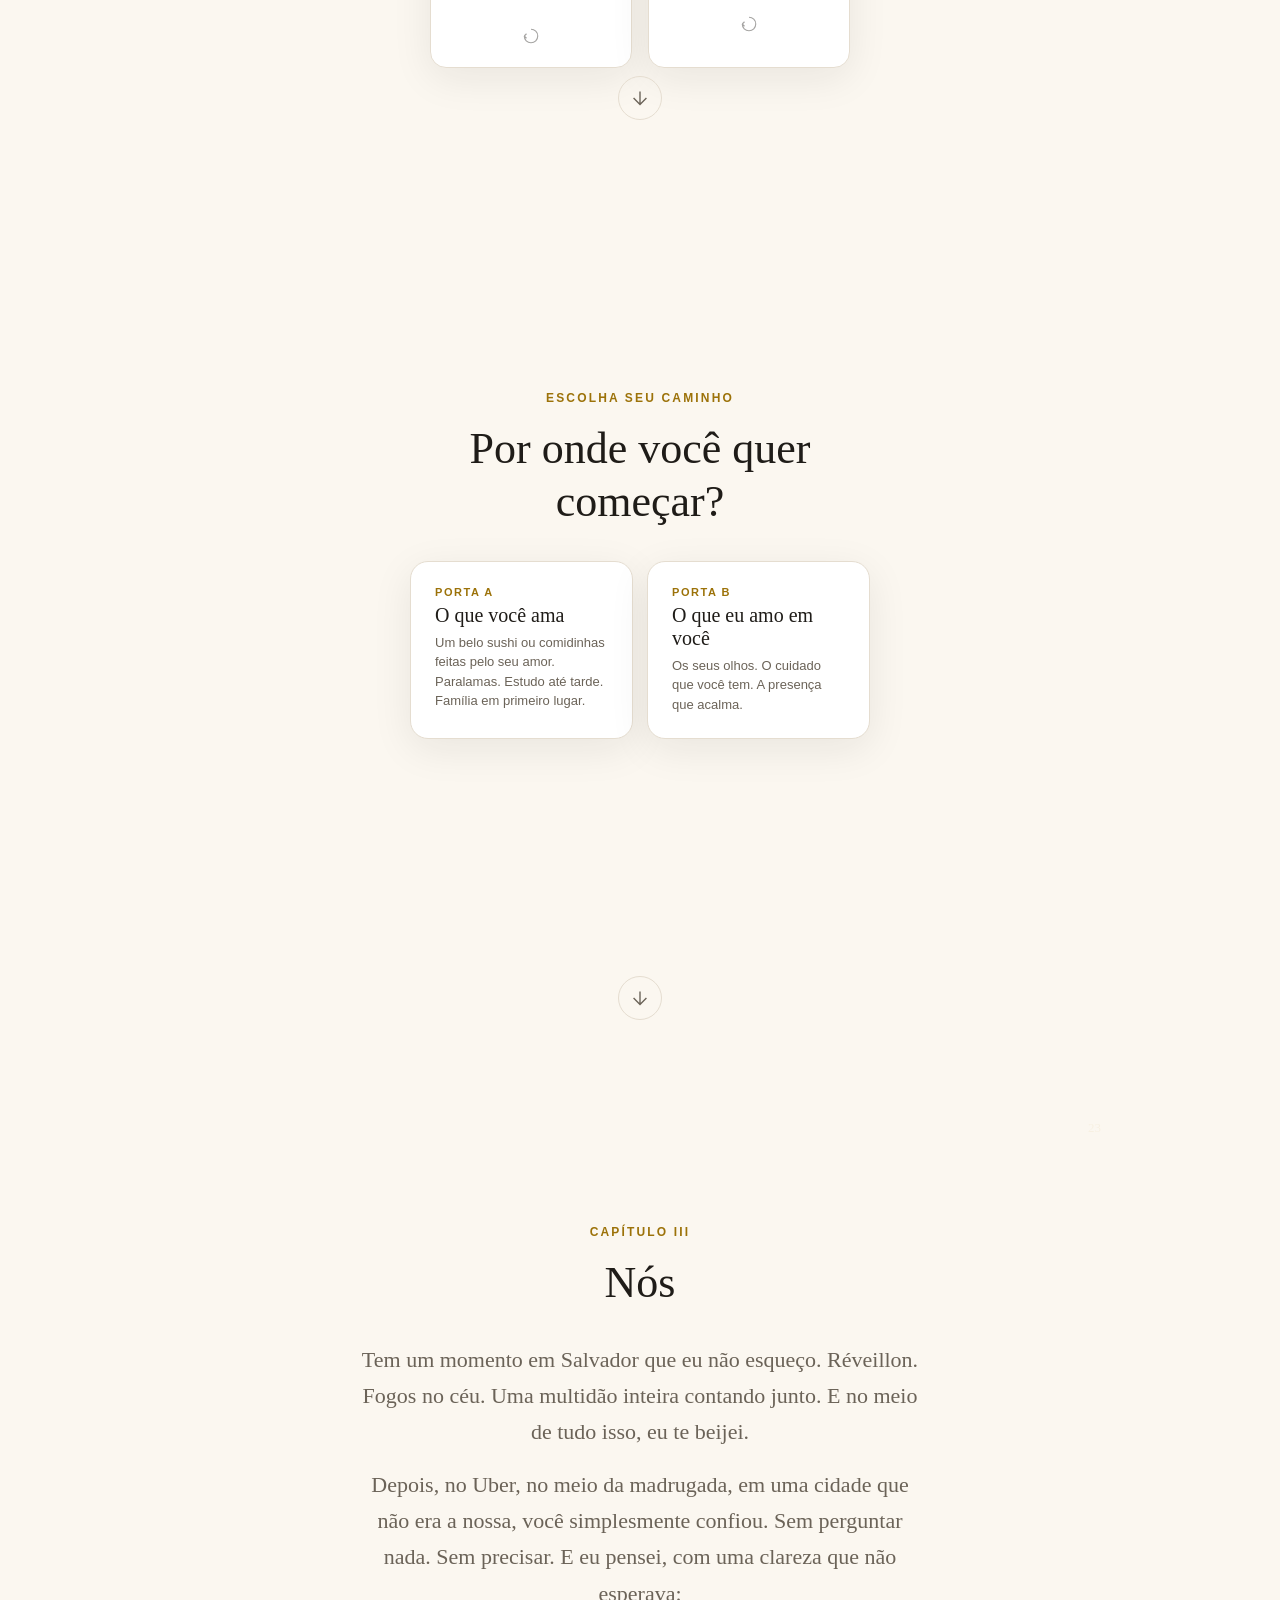
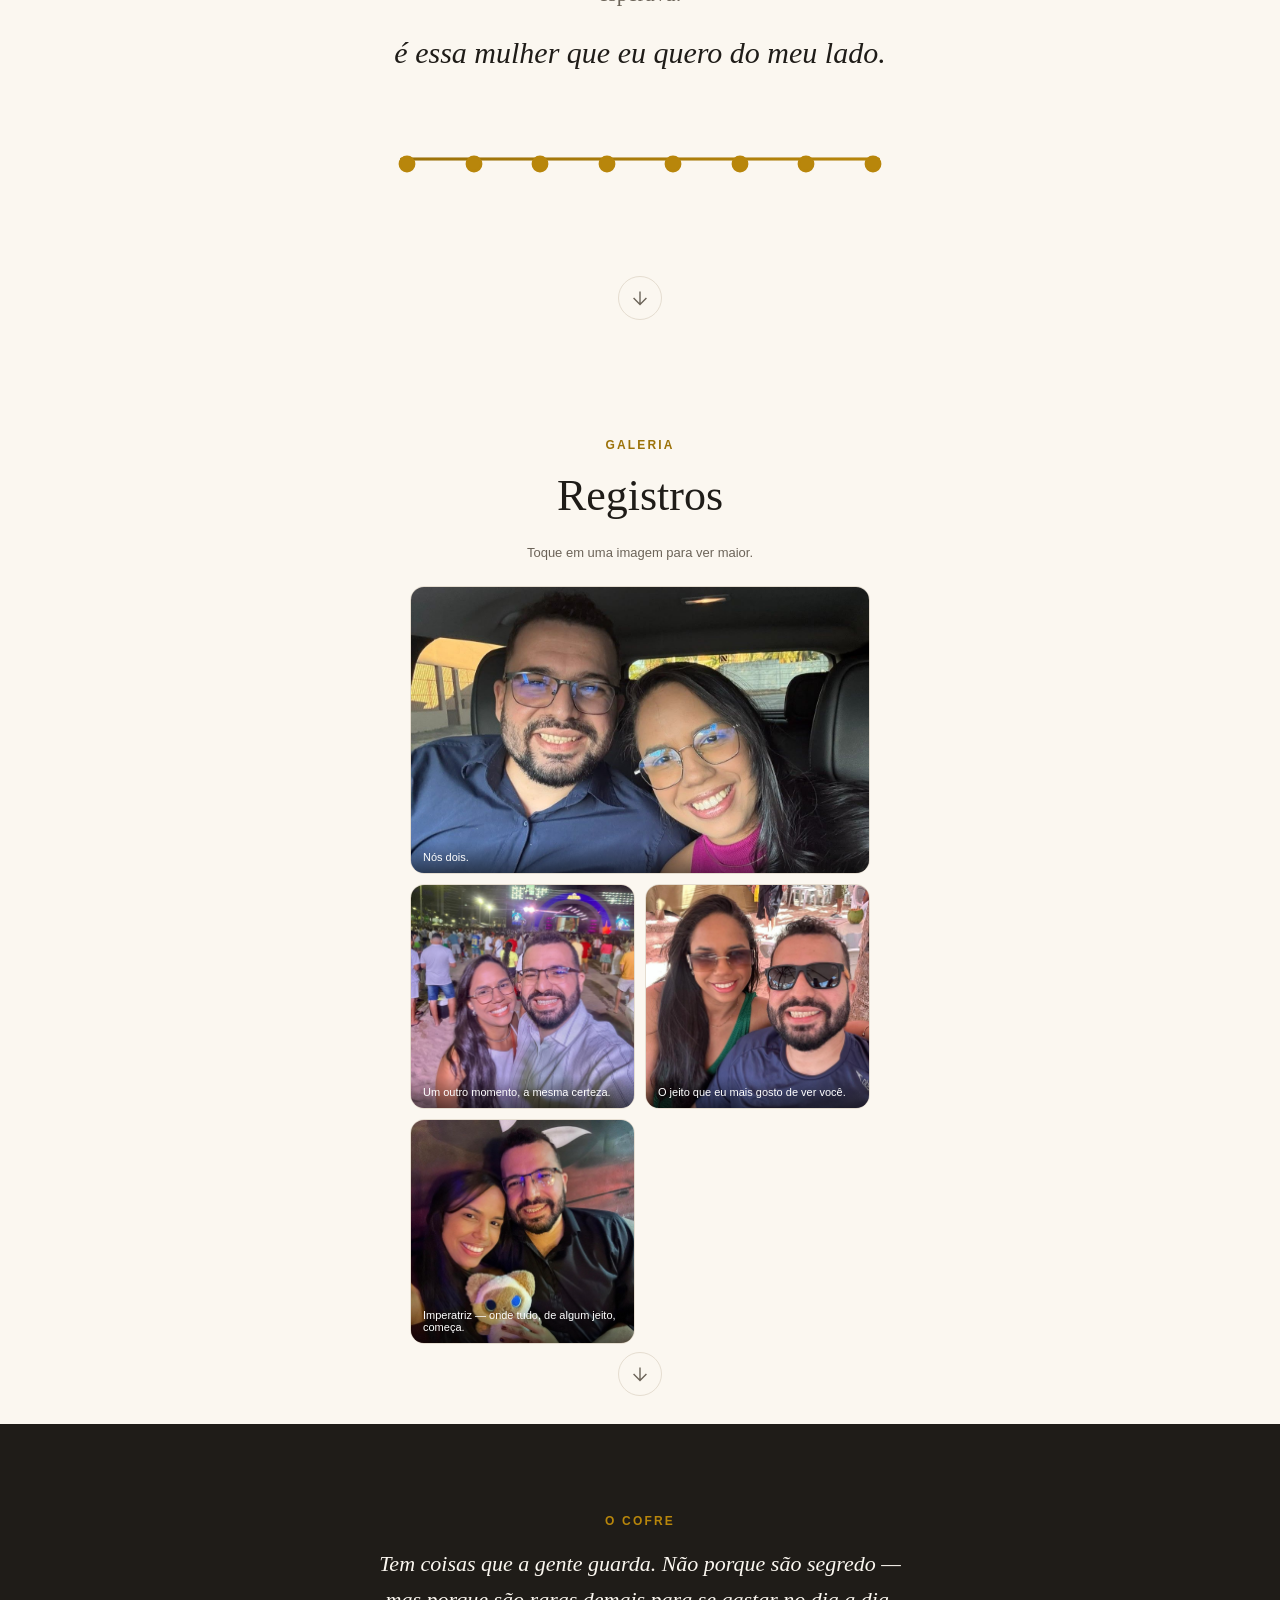
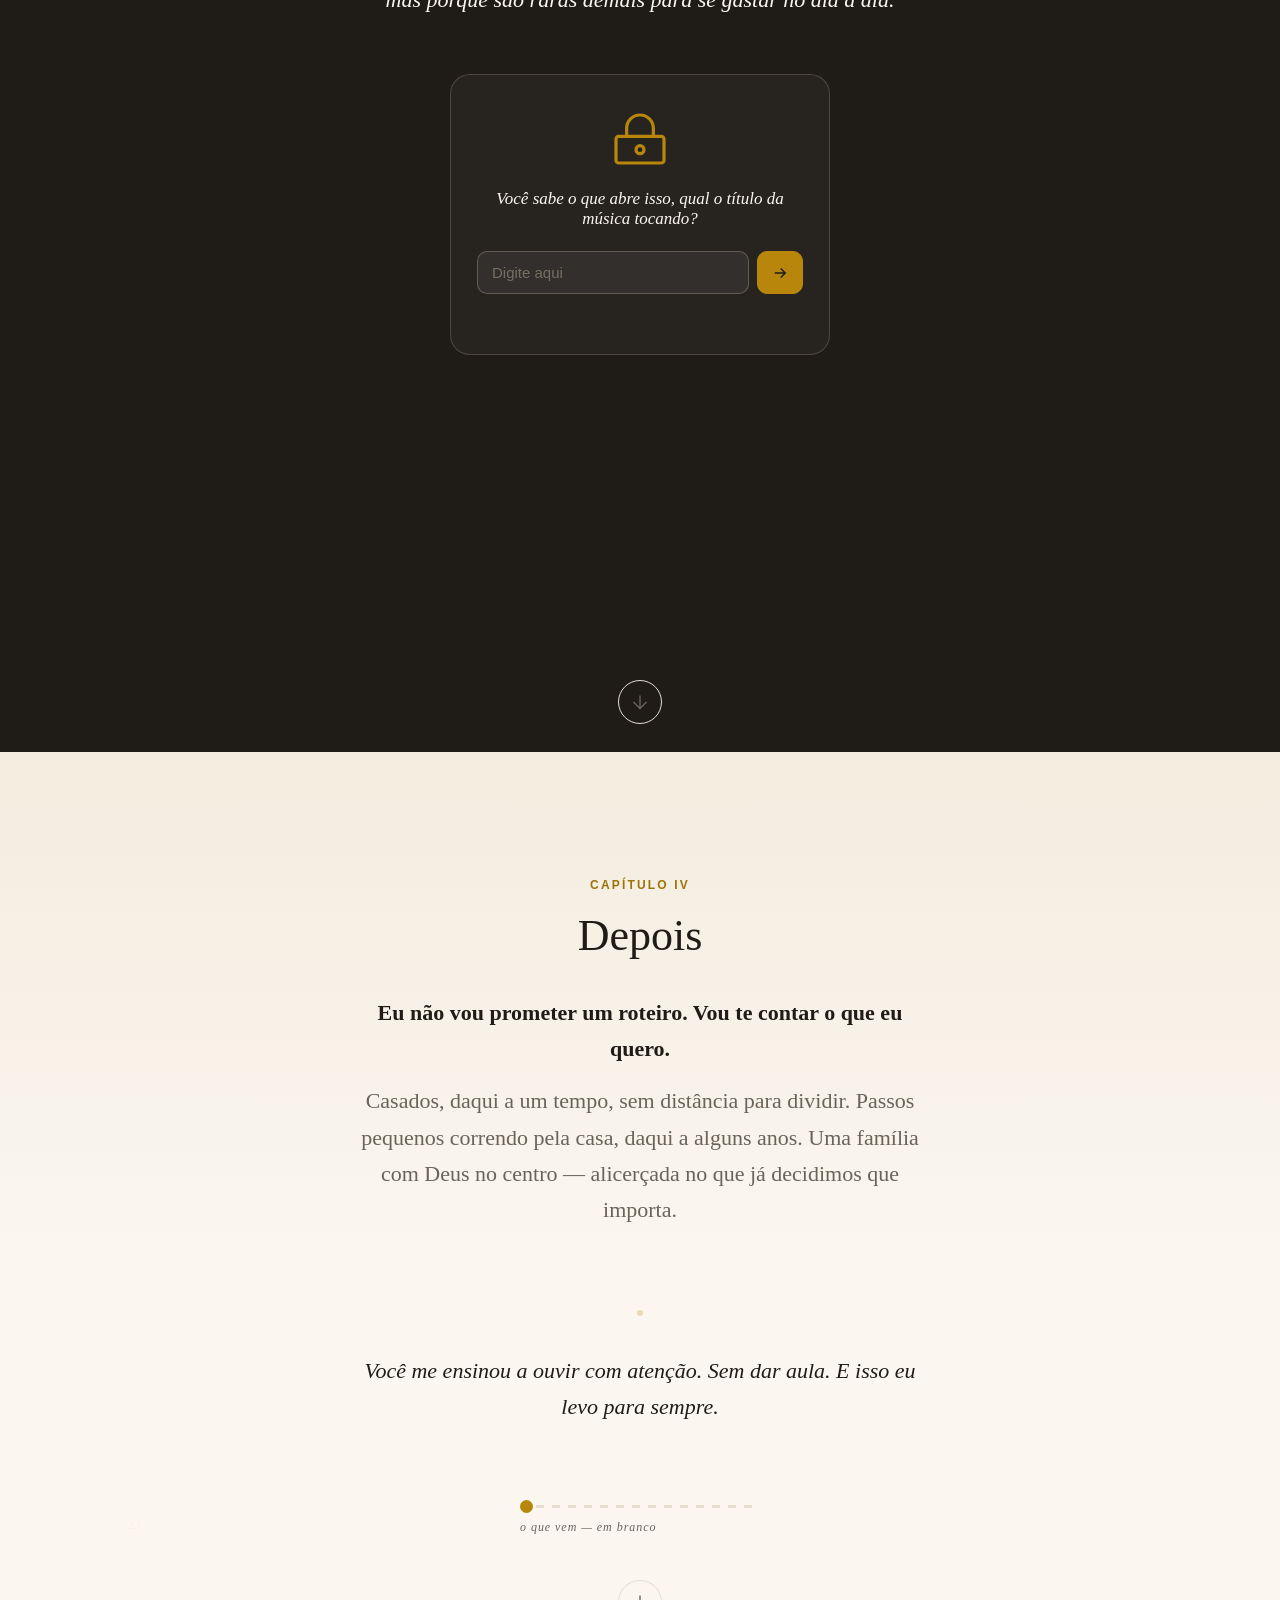
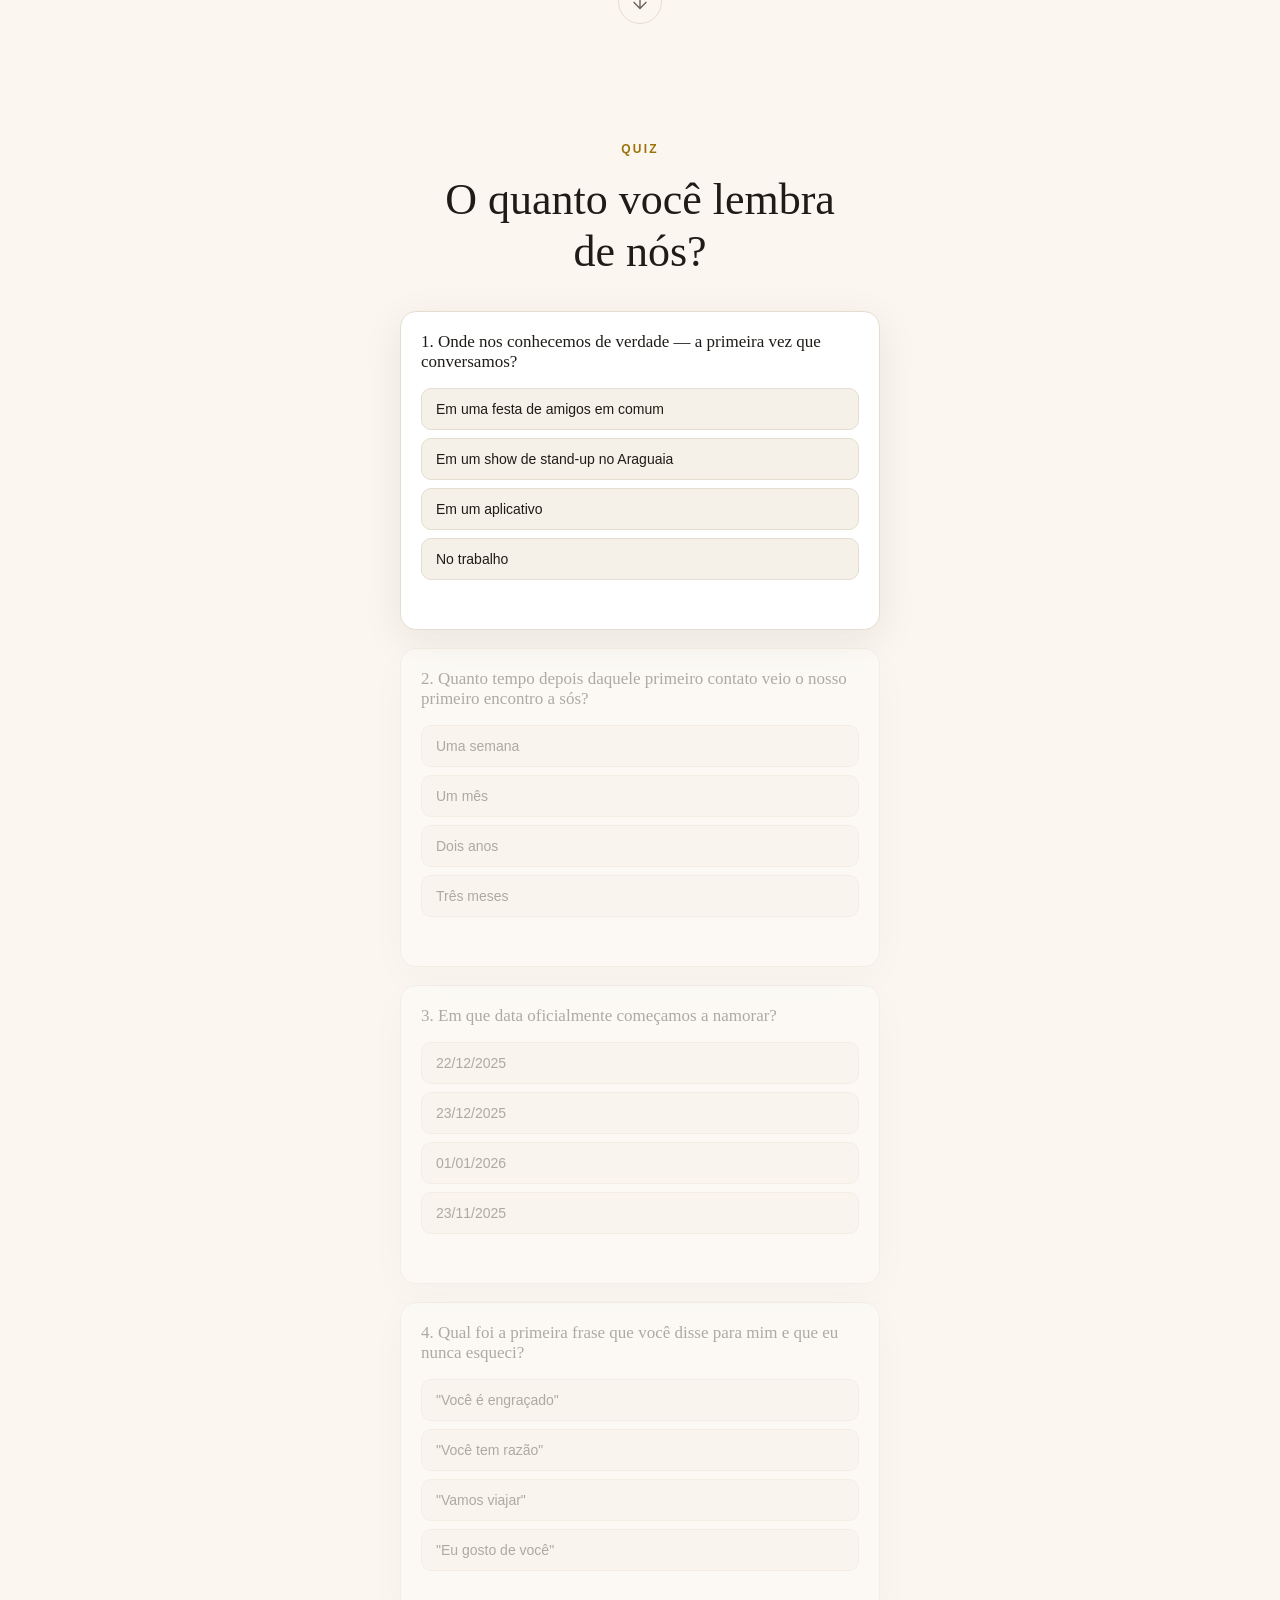
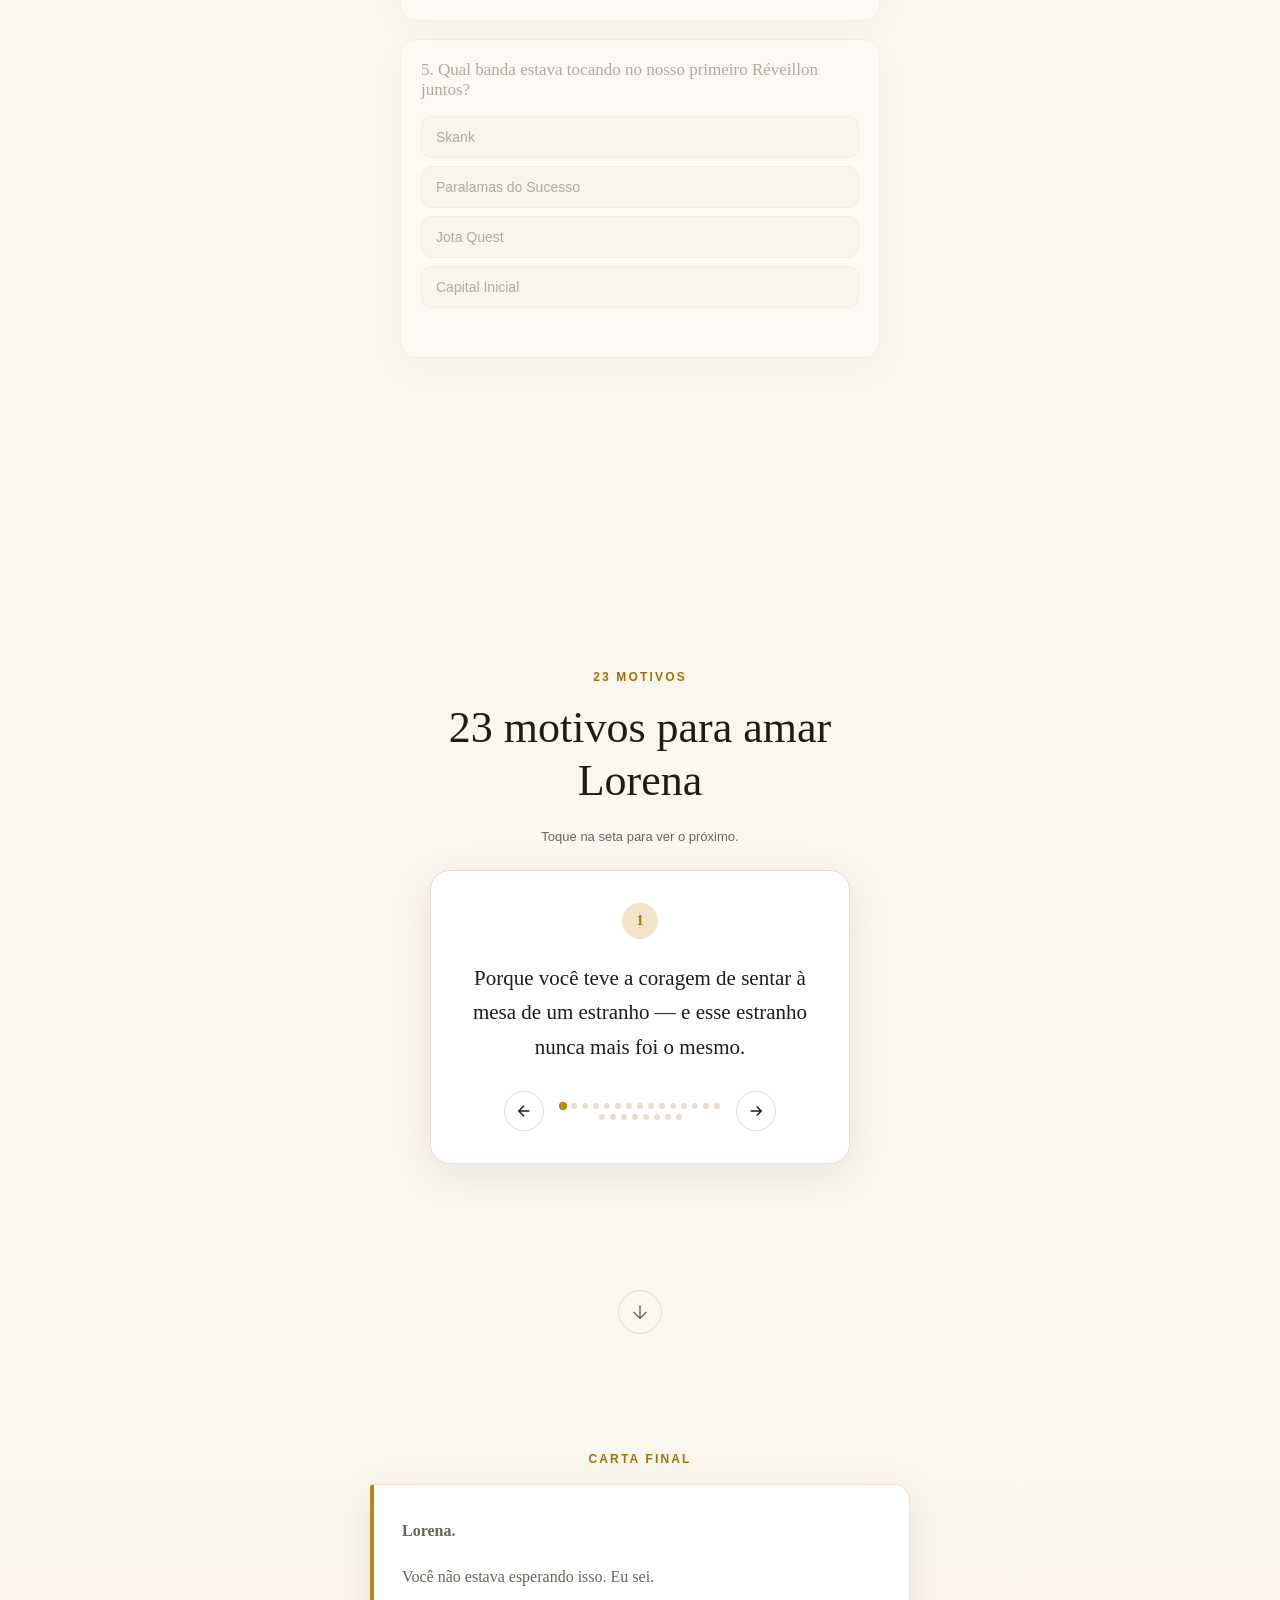
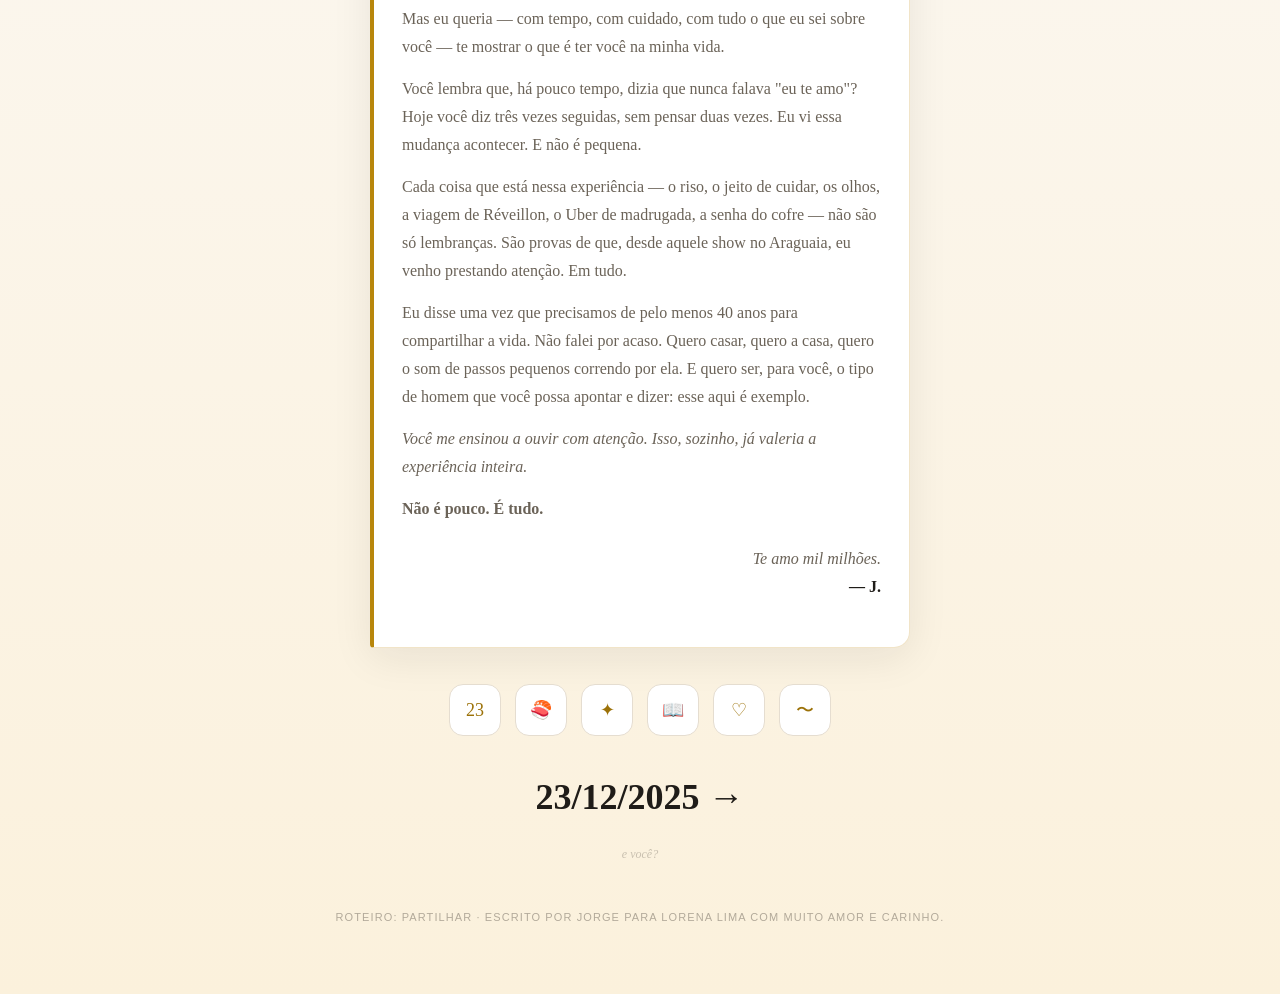
==== commit 0dce62b9: "Update index.html" ====
--- a/index.html
+++ b/index.html
@@ -152,7 +152,7 @@
     <div class="reveal-block">
       <p class="display-text">Tem gente que você aprende em um dia.</p>
       <p class="display-text">E tem gente que você passa a vida aprendendo.</p>
-      <p class="display-text display-text--em">Você é a segunda opção. E eu não tenho pressa nenhuma, quero aprender durante a vida toda que temos pela frente.</p>
+      <p class="display-text display-text--em">Você é a segunda opção. E eu não tenho pressa nenhuma, quero aprender com você durante a vida toda que temos pela frente.</p>
     </div>
 
     <div class="flash-hint">Toque nas fichas para virar</div>
